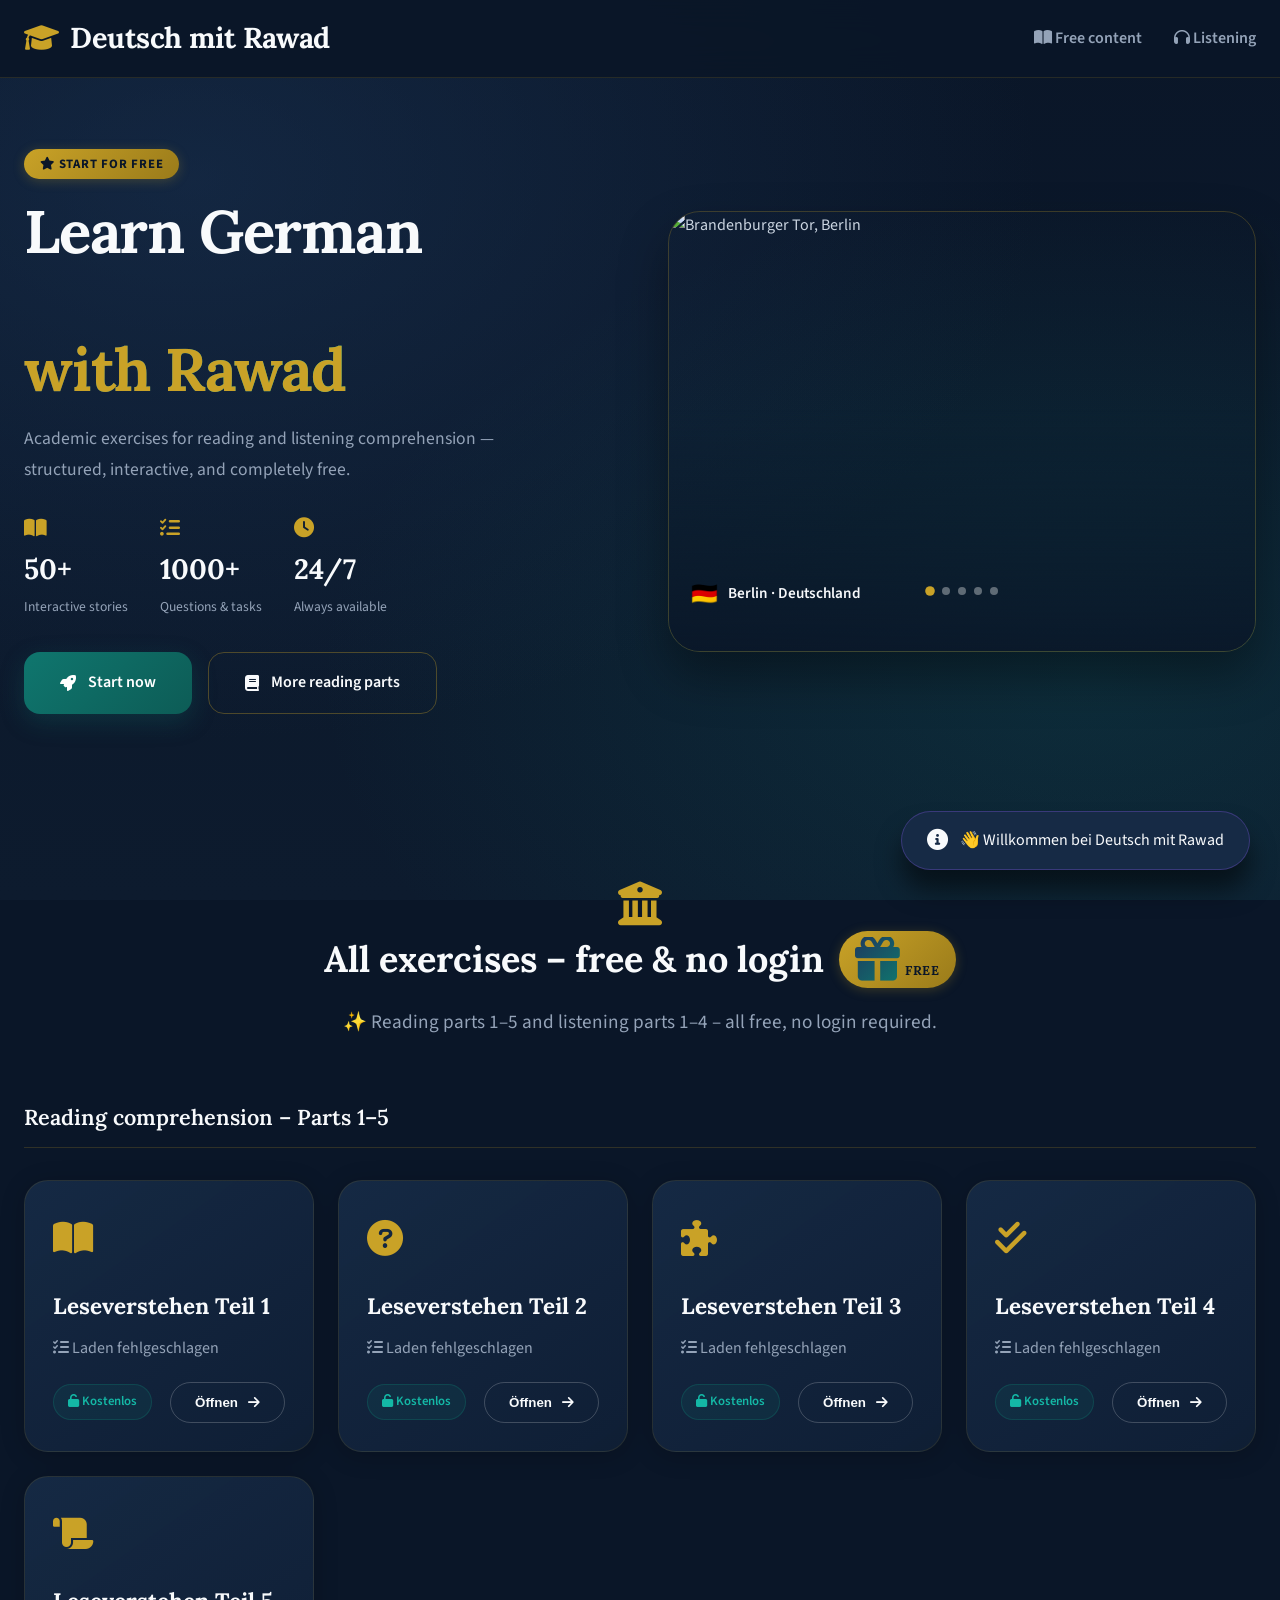
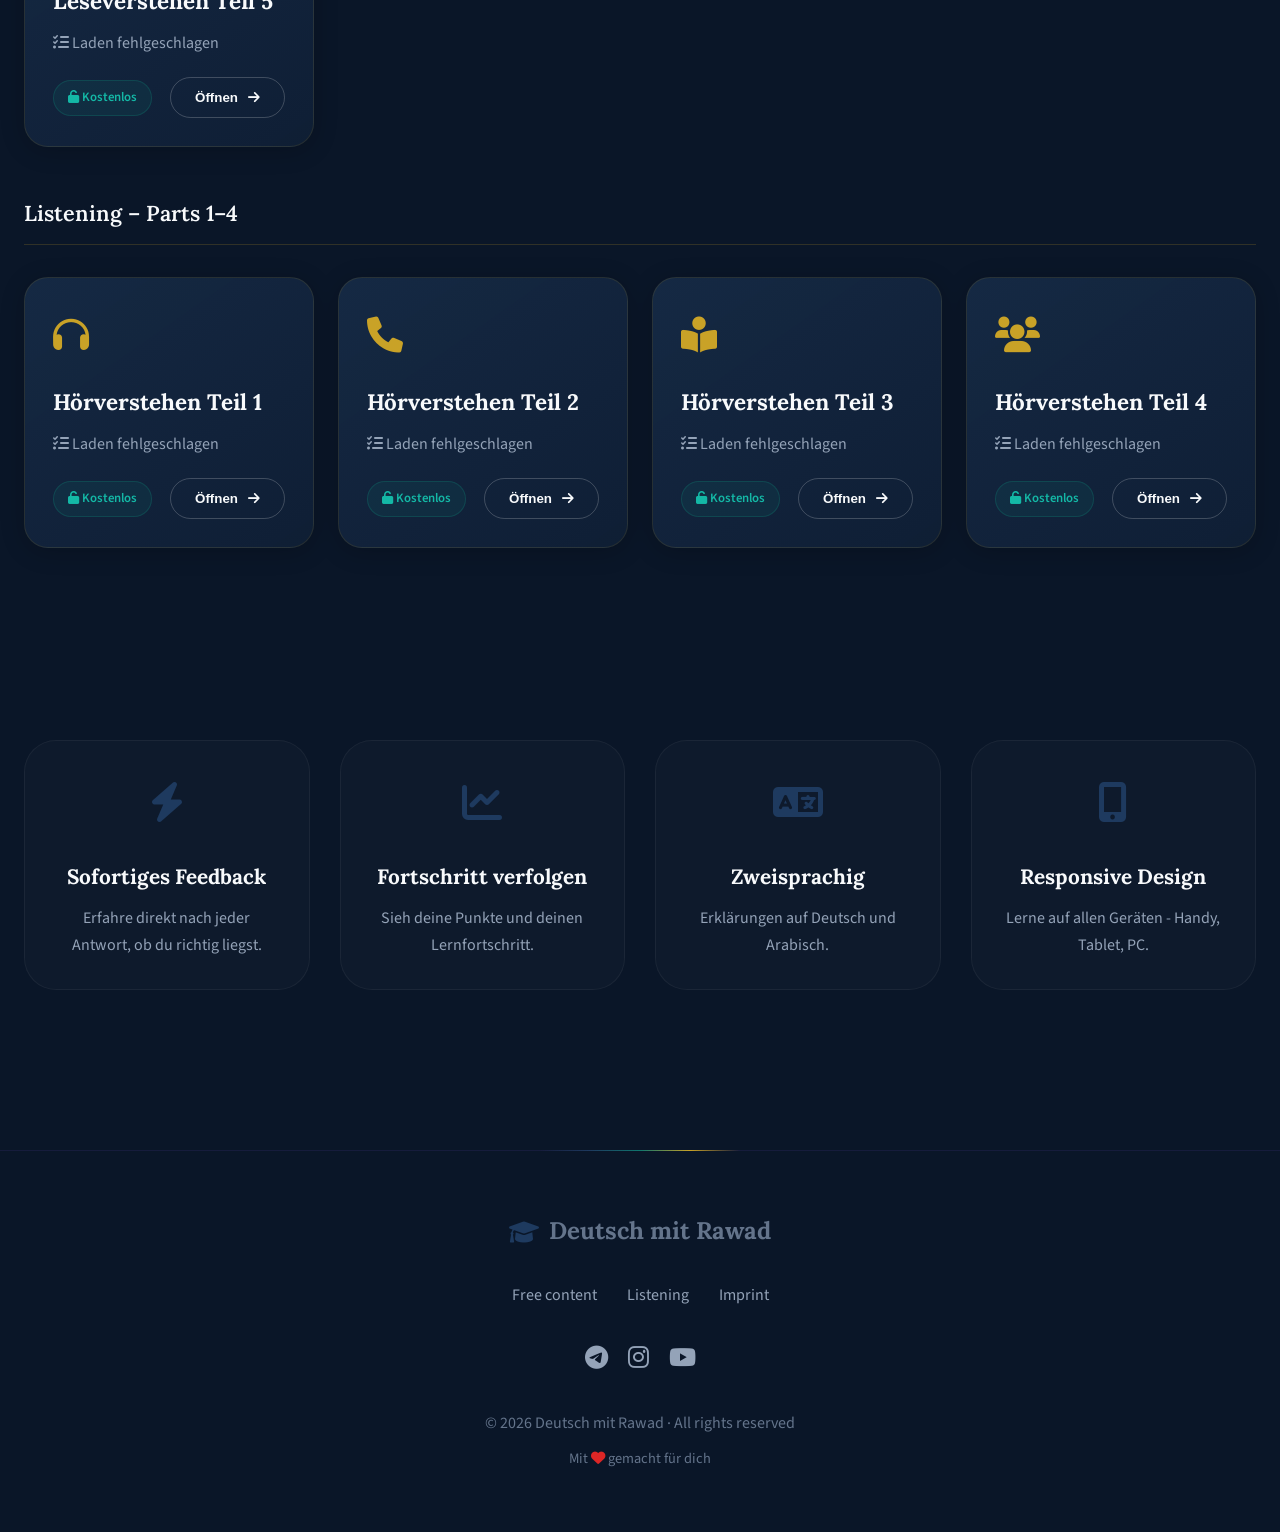
==== index.html @ 25e37b9e "." ====
<!DOCTYPE html>
<html lang="en" dir="ltr">

<head>
    <meta charset="UTF-8">
    <meta name="viewport" content="width=device-width, initial-scale=1.0">
    <title>Deutsch mit Rawad · Lerne Deutsch wie ein Profi</title>

    <!-- SEO Meta Tags -->
    <meta name="description"
        content="Lerne Deutsch mit Rawad - Kostenlose Übungen für Leseverstehen und Hörverstehen. Interaktive Geschichten mit Sofort-Feedback!">
    <meta name="keywords"
        content="Deutsch lernen, Leseverstehen, Hörverstehen, Deutsch Übungen, Rawad, German learning">
    <meta name="author" content="Rawad">

    <!-- Open Graph / Social Media -->
    <meta property="og:title" content="Deutsch mit Rawad">
    <meta property="og:description" content="Lerne Deutsch mit interaktiven Geschichten">
    <meta property="og:type" content="website">
    <meta property="og:image"
        content="https://images.unsplash.com/photo-1560969184-10fe8719e047?auto=format&fit=crop&w=1200&q=80">

    <!-- Styles & Fonts -->
    <link rel="stylesheet" href="style.css">
    <link rel="stylesheet" href="https://cdnjs.cloudflare.com/ajax/libs/font-awesome/6.0.0/css/all.min.css">
    <link
        href="https://fonts.googleapis.com/css2?family=Lora:ital,wght@0,400;0,600;0,700&family=Source+Sans+3:wght@300;400;500;600;700&display=swap"
        rel="stylesheet">

    <!-- Supabase -->
    <script src="https://cdn.jsdelivr.net/npm/@supabase/supabase-js@2"></script>

    <style>
        /* تأثيرات إضافية للصفحة الرئيسية */
        .floating-shapes {
            position: fixed;
            top: 0;
            left: 0;
            width: 100%;
            height: 100%;
            pointer-events: none;
            z-index: -1;
            overflow: hidden;
        }

        .shape {
            position: absolute;
            background: linear-gradient(135deg, var(--primary), var(--secondary));
            border-radius: 50%;
            filter: blur(60px);
            opacity: 0.1;
            animation: floatShape 20s infinite alternate;
        }

        .shape-1 {
            width: 300px;
            height: 300px;
            top: 10%;
            left: 5%;
            animation-duration: 25s;
        }

        .shape-2 {
            width: 400px;
            height: 400px;
            bottom: 10%;
            right: 5%;
            background: linear-gradient(135deg, var(--secondary), var(--accent));
            animation-duration: 30s;
            animation-delay: -5s;
        }

        .shape-3 {
            width: 200px;
            height: 200px;
            top: 40%;
            right: 30%;
            background: linear-gradient(135deg, var(--accent), var(--primary));
            animation-duration: 20s;
            animation-delay: -10s;
        }

        @keyframes floatShape {
            0% {
                transform: translate(0, 0) scale(1);
            }

            100% {
                transform: translate(50px, 50px) scale(1.2);
            }
        }



        .progress-ring {
            position: relative;
            width: 60px;
            height: 60px;
        }

        .progress-ring-circle {
            transform: rotate(-90deg);
        }

        .progress-ring-circle-bg {
            stroke: rgba(255, 255, 255, 0.1);
        }

        .progress-ring-circle-progress {
            stroke: url(#gradient);
            stroke-linecap: round;
            transition: stroke-dashoffset 0.5s ease;
        }
    </style>
</head>

<body>
    <!-- شريط التنقل -->
    <nav class="navbar">
        <div class="container">
            <div class="nav-content">
                <div class="logo">
                    <i class="fas fa-graduation-cap"></i>
                    <span data-en="Deutsch mit Rawad" data-ar="تعلّم الألمانية مع رواد">Deutsch mit Rawad</span>
                </div>

                <div class="nav-links">
                    <a href="#free-content" class="nav-link">
                        <i class="fas fa-book-open"></i>
                        <span data-en="Free content" data-ar="المحتوى المجاني">Free content</span>
                    </a>
                    <a href="#horen-section" class="nav-link">
                        <i class="fas fa-headphones"></i>
                        <span data-en="Listening" data-ar="السمع">Listening</span>
                    </a>

                </div>
            </div>
        </div>
    </nav>

    <!-- قسم الترحيب -->
    <section class="hero">
        <div class="container">
            <div class="hero-layout">
                <div class="hero-content">
                    <div class="hero-badge">
                        <span class="badge-free">
                            <i class="fas fa-star"></i>
                            <span data-en="Start for free" data-ar="ابدأ مجاناً الآن">Start for free</span>
                        </span>
                    </div>

                    <h1>
                        <span data-en="Learn German" data-ar="تعلّم الألمانية">Learn German</span><br>
                        <span class="glow-text" data-en="with Rawad" data-ar="مع رواد">with Rawad</span>
                    </h1>

                    <p>
                        <span
                            data-en="Academic exercises for reading and listening comprehension — structured, interactive, and completely free."
                            data-ar="تمارين أكاديمية للفهم القرائي والسمعي — منظّمة وتفاعلية ومجانية بالكامل.">Academic
                            exercises for reading and listening comprehension — structured, interactive, and completely
                            free.</span>
                    </p>

                    <div class="hero-stats">
                        <div class="stat-item">
                            <i class="fas fa-book-open"></i>
                            <span class="stat-number">50+</span>
                            <span class="stat-label" data-en="Interactive stories" data-ar="قصة تفاعلية">Interactive
                                stories</span>
                        </div>
                        <div class="stat-item">
                            <i class="fas fa-tasks"></i>
                            <span class="stat-number">1000+</span>
                            <span class="stat-label" data-en="Questions & tasks" data-ar="سؤال وتمرين">Questions &
                                tasks</span>
                        </div>
                        <div class="stat-item">
                            <i class="fas fa-clock"></i>
                            <span class="stat-number">24/7</span>
                            <span class="stat-label" data-en="Always available" data-ar="متاح دائماً">Always
                                available</span>
                        </div>
                    </div>

                    <div class="hero-buttons">
                        <a href="#free-content" class="btn-primary">
                            <i class="fas fa-rocket"></i>
                            <span data-en="Start now" data-ar="ابدأ مجاناً">Start now</span>
                        </a>
                        <a href="#lesen-sections" class="btn-secondary">
                            <i class="fas fa-book"></i>
                            <span data-en="More reading parts" data-ar="المزيد من أجزاء القراءة">More reading
                                parts</span>
                        </a>
                    </div>
                </div>

                <div class="hero-visual">
                    <div class="hero-slider" id="heroSlider" aria-roledescription="carousel"
                        aria-label="Deutsche Städte">
                        <div class="hero-slider-track">
                            <div class="hero-slide active" data-city-en="Berlin" data-city-ar="برلين">
                                <img src="https://images.unsplash.com/photo-1560969184-10fe8719e047?auto=format&fit=crop&w=900&q=80"
                                    alt="Brandenburger Tor, Berlin" width="900" height="600" loading="eager"
                                    decoding="async">
                            </div>
                           
                            <div class="hero-slide" data-city-en="Hamburg" data-city-ar="هامبورغ">
                                <img src="https://images.unsplash.com/photo-1605649487212-47bdab064df7?auto=format&fit=crop&w=900&q=80"
                                    alt="Hamburg, Deutschland" width="900" height="600" loading="lazy"
                                    decoding="async">
                            </div>
                            <div class="hero-slide" data-city-en="Köln" data-city-ar="كولونيا">
                                <img src="https://images.unsplash.com/photo-1529260830199-42c24126f198?auto=format&fit=crop&w=900&q=80"
                                    alt="Kölner Dom, Köln" width="900" height="600" loading="lazy" decoding="async">
                            </div>
                            <div class="hero-slide" data-city-en="Frankfurt" data-city-ar="فرانكفورت">
                                <img src="https://images.unsplash.com/photo-1496568816309-51d7c20e3b21?auto=format&fit=crop&w=900&q=80"
                                    alt="Frankfurt am Main" width="900" height="600" loading="lazy"
                                    decoding="async">
                            </div>
                           
                            <div class="hero-slide" data-city-en="Dresden" data-city-ar="درسدن">
                                <img src="https://images.unsplash.com/photo-1565008576549-57569a49371d?auto=format&fit=crop&w=900&q=80"
                                    alt="Frauenkirche, Dresden" width="900" height="600" loading="lazy"
                                    decoding="async">
                            </div>
                        </div>
                        <div class="hero-image-overlay"></div>
                        <div class="hero-image-caption" aria-live="polite">
                            <span class="hero-flag" aria-hidden="true">🇩🇪</span>
                            <span id="heroCityLabel">Berlin · Deutschland</span>
                        </div>
                        <div class="hero-slider-dots" id="heroSliderDots" role="tablist"
                            aria-label="Städte auswählen"></div>
                    </div>
                </div>
            </div>
        </div>
    </section>

    <!-- القسم المجاني - Lesen Teil 1 -->
    <section id="free-content" class="free-section">
        <div class="container">
            <div class="section-header">
                <div class="section-icon">
                    <i class="fas fa-university" style="color: var(--accent); font-size: 2.75rem;"></i>
                </div>
                <h2>
                    <span data-en="All exercises – free & no login" data-ar="جميع التمارين – مجاناً بدون تسجيل">All
                        exercises – free & no login</span>
                    <span class="badge-free">
                        <i class="fas fa-gift"></i>
                        <span data-en="Free" data-ar="مجاني">Free</span>
                    </span>
                </h2>
                <p>
                    ✨ <span data-en="Reading parts 1–5 and listening parts 1–4 – all free, no login required."
                        data-ar="أجزاء القراءة ١–٥ وتمارين السمع ١–٤ – كلها مجانية بدون تسجيل دخول.">Reading parts 1–5
                        and listening parts 1–4 – all free, no login required.</span>
                </p>
            </div>

            <h3 id="lesen-sections" class="free-subsection-title" data-en="Reading comprehension – Parts 1–5"
                data-ar="الفهم القرائي – الأجزاء ١–٥">Reading comprehension – Parts 1–5</h3>
            <div class="exercises-grid" id="lesenSectionsGrid"></div>

            <h3 id="horen-section" class="free-subsection-title" data-en="Listening – Parts 1–4"
                data-ar="الفهم السمعي – الأجزاء ١–٤">Listening – Parts 1–4</h3>
            <div class="exercises-grid" id="horenSectionsGrid"></div>
        </div>
    </section>

    <!-- قسم التواصل (اختياري) -->
    <section id="premium" class="premium-section" style="display: none;">
        <div class="container">
            <div class="section-header">
                <div class="section-icon">
                    <i class="fas fa-crown" style="color: var(--gold);"></i>
                </div>
                <h2
                    style="background: linear-gradient(135deg, var(--gold), var(--gold-dark)); -webkit-background-clip: text; background-clip: text; -webkit-text-fill-color: transparent;">
                    <span data-en="Premium area" data-ar="منطقة البريميوم">Premium area</span>
                </h2>
                <p>
                    🌟 <span data-en="All advanced parts for reading and listening. One-time payment – lifetime access."
                        data-ar="جميع الأجزاء المتقدّمة للقراءة والسمع. دفع مرّة واحدة – وصول مدى الحياة.">All advanced
                        parts for reading and listening. One-time payment – lifetime access.</span>
                </p>
            </div>

            <!-- بطاقات العرض -->
            <div class="premium-showcase">
                <!-- Lesen Premium Card -->
                <div class="premium-card">
                    <div class="premium-badge">
                        <i class="fas fa-star"></i>
                        Beliebt
                    </div>
                    <div class="premium-icon">
                        <i class="fas fa-book"></i>
                    </div>
                    <h3 data-en="Reading – Parts 2–5" data-ar="الفهم القرائي – الأجزاء ٢–٥">Reading – Parts 2–5</h3>
                    <p data-en="📚 Four additional parts with over 40 exercises"
                        data-ar="📚 أربعة أجزاء إضافية مع أكثر من ٤٠ تمريناً">📚 Four additional parts with over 40
                        exercises</p>

                    <ul class="premium-features">
                        <li>
                            <i class="fas fa-check"></i>
                            <span data-en="Part 2: comprehension tasks" data-ar="الجزء ٢: تمارين الفهم">Part 2:
                                comprehension tasks</span>
                        </li>
                        <li>
                            <i class="fas fa-check"></i>
                            <span data-en="Part 3: matching tasks" data-ar="الجزء ٣: تمارين المطابقة">Part 3: matching
                                tasks</span>
                        </li>
                        <li>
                            <i class="fas fa-check"></i>
                            <span data-en="Part 4: yes/no questions" data-ar="الجزء ٤: أسئلة بنعم/لا">Part 4: yes/no
                                questions</span>
                        </li>
                        <li>
                            <i class="fas fa-check"></i>
                            <span data-en="Part 5: advanced texts" data-ar="الجزء ٥: نصوص متقدّمة">Part 5: advanced
                                texts</span>
                        </li>
                    </ul>

                    <div class="premium-price">
                        <span class="price" data-en="One-time payment" data-ar="دفعٌ واحد فقط">One-time payment</span>
                    </div>

                    <div class="premium-lock">
                        <i class="fas fa-lock"></i>
                    </div>
                </div>

                <!-- Hören Premium Card -->
                <div class="premium-card featured">
                    <div class="premium-badge">
                        <i class="fas fa-fire"></i>
                        NEU
                    </div>
                    <div class="premium-icon">
                        <i class="fas fa-headphones"></i>
                    </div>
                    <h3 data-en="Listening – Parts 1–4" data-ar="الفهم السمعي – الأجزاء ١–٤">Listening – Parts 1–4</h3>
                    <p data-en="🎧 Four parts with authentic listening texts"
                        data-ar="🎧 أربعة أجزاء مع نصوص سمعية حقيقية">🎧 Four parts with authentic listening texts</p>

                    <ul class="premium-features">
                        <li>
                            <i class="fas fa-check"></i>
                            <span data-en="Part 1: daily conversations" data-ar="الجزء ١: حوارات يومية">Part 1: daily
                                conversations</span>
                        </li>
                        <li>
                            <i class="fas fa-check"></i>
                            <span data-en="Part 2: phone calls" data-ar="الجزء ٢: مكالمات هاتفية">Part 2: phone
                                calls</span>
                        </li>
                        <li>
                            <i class="fas fa-check"></i>
                            <span data-en="Part 3: short stories" data-ar="الجزء ٣: قصص قصيرة">Part 3: short
                                stories</span>
                        </li>
                        <li>
                            <i class="fas fa-check"></i>
                            <span data-en="Part 4: who said what?" data-ar="الجزء ٤: من الذي قال ماذا؟">Part 4: who said
                                what?</span>
                        </li>
                    </ul>

                    <div class="premium-price">
                        <span class="price" data-en="One-time payment" data-ar="دفعٌ واحد">One-time payment</span>
                        <span class="old-price">50€</span>
                        <span class="discount">-40%</span>
                    </div>

                    <div class="premium-lock">
                        <i class="fas fa-lock"></i>
                    </div>
                </div>
            </div>

            <!-- قسم الاتصال -->
            <div class="premium-cta">
                <div class="cta-content">
                    <h3>
                        <i class="fab fa-telegram"></i>
                        <span data-en="Contact us now" data-ar="تواصل معنا الآن">Contact us now</span>
                    </h3>
                    <p data-en="After payment you will receive your personal login details within 24 hours."
                        data-ar="بعد الدفع ستصلك بيانات الدخول الخاصة بك خلال ٢٤ ساعة.">After payment you will receive
                        your personal login details within 24 hours.</p>

                    <div class="cta-buttons">
                        <a href="https://t.me/mez123794" target="_blank" class="telegram-btn">
                            <i class="fab fa-telegram"></i>
                            @mez123794
                        </a>
                        <a href="login.html" class="btn-secondary">
                            <i class="fas fa-sign-in-alt"></i>
                            <span data-en="Already a customer?" data-ar="هل لديك حساب بريميوم؟">Already a
                                customer?</span>
                        </a>
                    </div>

                    <div class="payment-methods">
                        <span data-en="Payment methods:" data-ar="طرق الدفع المتاحة:">Payment methods:</span>
                        <i class="fab fa-cc-paypal"></i>
                        <i class="fab fa-cc-mastercard"></i>
                        <i class="fab fa-cc-visa"></i>
                        <span>🇩🇪 Überweisung</span>
                    </div>
                </div>
            </div>
        </div>
    </section>

    <!-- قسم المميزات الإضافية -->
    <section class="features-section">
        <div class="container">
            <div class="features-grid">
                <div class="feature-card">
                    <div class="feature-icon">
                        <i class="fas fa-bolt"></i>
                    </div>
                    <h3>Sofortiges Feedback</h3>
                    <p>Erfahre direkt nach jeder Antwort, ob du richtig liegst.</p>
                </div>

                <div class="feature-card">
                    <div class="feature-icon">
                        <i class="fas fa-chart-line"></i>
                    </div>
                    <h3>Fortschritt verfolgen</h3>
                    <p>Sieh deine Punkte und deinen Lernfortschritt.</p>
                </div>

                <div class="feature-card">
                    <div class="feature-icon">
                        <i class="fas fa-language"></i>
                    </div>
                    <h3>Zweisprachig</h3>
                    <p>Erklärungen auf Deutsch und Arabisch.</p>
                </div>

                <div class="feature-card">
                    <div class="feature-icon">
                        <i class="fas fa-mobile-alt"></i>
                    </div>
                    <h3>Responsive Design</h3>
                    <p>Lerne auf allen Geräten - Handy, Tablet, PC.</p>
                </div>
            </div>
        </div>
    </section>

    <!-- Footer -->
    <footer>
        <div class="container">
            <div class="footer-content">
                <div class="footer-logo">
                    <i class="fas fa-graduation-cap"></i>
                    <span>Deutsch mit Rawad</span>
                </div>

                <div class="footer-links">
                    <a href="#free-content" data-en="Free content" data-ar="المحتوى المجاني">Free content</a>
                    <a href="#horen-section" data-en="Listening" data-ar="السمع">Listening</a>
                    <a href="#" onclick="showImpressum()" data-en="Imprint" data-ar="بيانات الناشر">Imprint</a>
                </div>

                <div class="footer-social">
                    <a href="https://t.me/mez123794" target="_blank">
                        <i class="fab fa-telegram"></i>
                    </a>
                    <a href="#" target="_blank">
                        <i class="fab fa-instagram"></i>
                    </a>
                    <a href="#" target="_blank">
                        <i class="fab fa-youtube"></i>
                    </a>
                </div>

                <div class="footer-copyright">
                    <p data-en="© 2026 Deutsch mit Rawad · All rights reserved"
                        data-ar="© ٢٠٢٦ تعلّم الألمانية مع رواد · جميع الحقوق محفوظة">© 2026 Deutsch mit Rawad · All
                        rights reserved</p>
                    <p class="made-with">
                        Mit <i class="fas fa-heart" style="color: var(--danger);"></i> gemacht für dich
                    </p>
                </div>
            </div>
        </div>
    </footer>

    <!-- Toast Notifications -->
    <div id="toastNotification" class="toast-notification">
        <i id="toastIcon" class="fas fa-info-circle"></i>
        <span id="toastMessage"></span>
    </div>

    <!-- JavaScript -->
    <script src="supabase.js"></script>
    <script>
        // إعداد اللغة والثيم
        window.currentLang = localStorage.getItem('ui_lang') || 'en';

        function applyLanguage(lang) {
            window.currentLang = lang === 'ar' ? 'ar' : 'en';
            document.documentElement.lang = window.currentLang === 'ar' ? 'ar' : 'en';
            document.documentElement.dir = window.currentLang === 'ar' ? 'rtl' : 'ltr';

            document.querySelectorAll('[data-en][data-ar]').forEach(function (el) {
                el.textContent = window.currentLang === 'ar'
                    ? el.getAttribute('data-ar')
                    : el.getAttribute('data-en');
            });

            const langToggle = document.getElementById('langToggle');
            if (langToggle) {
                const span = langToggle.querySelector('span');
                if (span) {
                    span.textContent = window.currentLang === 'ar' ? 'AR' : 'EN';
                }
            }

            localStorage.setItem('ui_lang', window.currentLang);

            if (typeof window.updateHeroSliderCaption === 'function') {
                window.updateHeroSliderCaption();
            }
        }

        function initHeroSlider() {
            const slider = document.getElementById('heroSlider');
            const dotsWrap = document.getElementById('heroSliderDots');
            const cityLabel = document.getElementById('heroCityLabel');
            if (!slider || !dotsWrap) return;

            const slides = Array.from(slider.querySelectorAll('.hero-slide'));
            if (!slides.length) return;

            let current = 0;
            let timer = null;
            const intervalMs = 4500;

            function countrySuffix() {
                return window.currentLang === 'ar' ? 'ألمانيا' : 'Deutschland';
            }

            function cityName(slide) {
                if (!slide) return '';
                return window.currentLang === 'ar'
                    ? slide.getAttribute('data-city-ar')
                    : slide.getAttribute('data-city-en');
            }

            window.updateHeroSliderCaption = function () {
                const slide = slides[current];
                if (cityLabel && slide) {
                    cityLabel.textContent = cityName(slide) + ' · ' + countrySuffix();
                }
            };

            function goTo(index) {
                current = (index + slides.length) % slides.length;
                slides.forEach(function (s, i) {
                    s.classList.toggle('active', i === current);
                });
                dotsWrap.querySelectorAll('.hero-slider-dot').forEach(function (dot, i) {
                    dot.classList.toggle('active', i === current);
                    dot.setAttribute('aria-selected', i === current ? 'true' : 'false');
                });
                window.updateHeroSliderCaption();
            }

            function next() {
                nextVisible(1);
            }

            function startAuto() {
                stopAuto();
                timer = setInterval(next, intervalMs);
            }

            function stopAuto() {
                if (timer) {
                    clearInterval(timer);
                    timer = null;
                }
            }

            dotsWrap.innerHTML = '';
            slides.forEach(function (slide, i) {
                const img = slide.querySelector('img');
                if (img) {
                    img.addEventListener('error', function () {
                        slide.classList.add('slide-broken');
                    });
                }

                const dot = document.createElement('button');
                dot.type = 'button';
                dot.className = 'hero-slider-dot' + (i === 0 ? ' active' : '');
                dot.setAttribute('role', 'tab');
                dot.setAttribute('aria-label', cityName(slide) || ('Slide ' + (i + 1)));
                dot.setAttribute('aria-selected', i === 0 ? 'true' : 'false');
                dot.addEventListener('click', function () {
                    goTo(i);
                    startAuto();
                });
                dotsWrap.appendChild(dot);
            });

            function nextVisible(delta) {
                if (slides.length < 2) return;
                let steps = 0;
                let idx = current;
                do {
                    idx = (idx + delta + slides.length) % slides.length;
                    steps++;
                } while (slides[idx].classList.contains('slide-broken') && steps < slides.length);
                if (!slides[idx].classList.contains('slide-broken')) goTo(idx);
            }

            slider.addEventListener('mouseenter', stopAuto);
            slider.addEventListener('mouseleave', startAuto);
            slider.addEventListener('focusin', stopAuto);
            slider.addEventListener('focusout', startAuto);

            window.updateHeroSliderCaption();
            startAuto();
        }

        document.addEventListener('DOMContentLoaded', async function () {
            initHeroSlider();
            // تهيئة المتغيرات
            const lesenSectionsGrid = document.getElementById('lesenSectionsGrid');
            const horenSectionsGrid = document.getElementById('horenSectionsGrid');
            const visitorSpan = document.getElementById('visitorCount');

            const freeSectionFiles = {
                lesen: ['lesen1', 'lesen2', 'lesen3', 'lesen4', 'lesen5'],
                horen: ['horen1', 'horen2', 'horen3', 'horen4']
            };

            const sectionMeta = {
                lesen1: { icon: 'fa-book-open', label: 'Teil 1', title: 'Leseverstehen Teil 1' },
                lesen2: { icon: 'fa-question-circle', label: 'Teil 2', title: 'Leseverstehen Teil 2' },
                lesen3: { icon: 'fa-puzzle-piece', label: 'Teil 3', title: 'Leseverstehen Teil 3' },
                lesen4: { icon: 'fa-check-double', label: 'Teil 4', title: 'Leseverstehen Teil 4' },
                lesen5: { icon: 'fa-scroll', label: 'Teil 5', title: 'Leseverstehen Teil 5' },
                horen1: { icon: 'fa-headphones', label: 'Teil 1', title: 'Hörverstehen Teil 1' },
                horen2: { icon: 'fa-phone', label: 'Teil 2', title: 'Hörverstehen Teil 2' },
                horen3: { icon: 'fa-book-reader', label: 'Teil 3', title: 'Hörverstehen Teil 3' },
                horen4: { icon: 'fa-users', label: 'Teil 4', title: 'Hörverstehen Teil 4' }
            };

            // إحصائيات الزوار
            async function updateVisitorCount() {
                try {
                    const res = await fetch('https://api.countapi.xyz/hit/deutsch-mit-rawad/visitors');
                    const data = await res.json();
                    if (visitorSpan) {
                        visitorSpan.textContent = data.value.toLocaleString('de-DE');
                    }
                } catch (e) {
                    console.log('Visitor count error:', e);
                }
            }

            function getSectionDescription(fileKey, data) {
                if (!data) return 'Laden fehlgeschlagen';
                if (data.sections) {
                    const count = data.sections.length;
                    return `${count} ${count === 1 ? 'Teil' : 'Teile'}`;
                }
                if (Array.isArray(data)) {
                    const count = data.length;
                    return `${count} ${count === 1 ? 'Übung' : 'Übungen'}`;
                }
                return 'Übungen öffnen';
            }

            function createFreeSectionCard(fileKey, data, category) {
                const meta = sectionMeta[fileKey] || { icon: 'fa-book', label: fileKey, title: category };
                const card = document.createElement('div');
                card.className = 'story-card section-entry-card';
                const title = meta.title || (data && data.name) || `${category} ${meta.label}`;
                const description = getSectionDescription(fileKey, data);

                card.innerHTML = `
                    <div class="story-icon">
                        <i class="fas ${meta.icon}"></i>
                    </div>
                    <h3>${title}</h3>
                    <p>
                        <i class="fas fa-tasks"></i>
                        ${description}
                    </p>
                    <div class="story-footer">
                        <span class="story-badge">
                            <i class="fas fa-unlock"></i>
                            Kostenlos
                        </span>
                        <button class="btn-start" type="button">
                            <span>Öffnen</span>
                            <i class="fas fa-arrow-right"></i>
                        </button>
                    </div>
                `;

                const openSection = () => {
                    window.location.href = `viewer.html?file=${fileKey}`;
                };

                card.addEventListener('click', openSection);
                const btn = card.querySelector('.btn-start');
                if (btn) {
                    btn.addEventListener('click', (e) => {
                        e.stopPropagation();
                        openSection();
                    });
                }

                return card;
            }

            function showSectionsLoading(targetGrid) {
                if (!targetGrid) return;
                targetGrid.innerHTML = `
                    <div style="grid-column: 1/-1; text-align: center; padding: 40px;">
                        <div class="spinner"></div>
                    </div>
                `;
            }

            async function loadFreeSections() {
                if (lesenSectionsGrid) showSectionsLoading(lesenSectionsGrid);
                if (horenSectionsGrid) showSectionsLoading(horenSectionsGrid);

                const lesenPromises = freeSectionFiles.lesen.map(async (fileKey) => {
                    const data = await window.loadQuestionsFile(fileKey);
                    return { fileKey, data, category: 'Lesen' };
                });
                const horenPromises = freeSectionFiles.horen.map(async (fileKey) => {
                    const data = await window.loadQuestionsFile(fileKey);
                    return { fileKey, data, category: 'Hören' };
                });

                const lesenResults = await Promise.all(lesenPromises);
                const horenResults = await Promise.all(horenPromises);

                if (lesenSectionsGrid) {
                    lesenSectionsGrid.innerHTML = '';
                    lesenResults.forEach(({ fileKey, data, category }) => {
                        lesenSectionsGrid.appendChild(createFreeSectionCard(fileKey, data, category));
                    });
                }

                if (horenSectionsGrid) {
                    horenSectionsGrid.innerHTML = '';
                    horenResults.forEach(({ fileKey, data, category }) => {
                        horenSectionsGrid.appendChild(createFreeSectionCard(fileKey, data, category));
                    });
                }
            }

            // Toast Nachricht
            window.showToast = function (message, type = 'info') {
                const toast = document.getElementById('toastNotification');
                const toastMsg = document.getElementById('toastMessage');
                const toastIcon = document.getElementById('toastIcon');

                if (!toast || !toastMsg) return;

                toastMsg.textContent = message;
                toast.className = `toast-notification show ${type}`;

                if (type === 'success') toastIcon.className = 'fas fa-check-circle';
                else if (type === 'error') toastIcon.className = 'fas fa-exclamation-circle';
                else toastIcon.className = 'fas fa-info-circle';

                setTimeout(() => {
                    toast.classList.remove('show');
                }, 3000);
            };

            // Impressum
            window.showImpressum = function () {
                alert('Deutsch mit Rawad\nKontakt: @mez123794\nAlle Rechte vorbehalten.');
            };

            // بدأ التحميل
            await updateVisitorCount();
            await loadFreeSections();

            // عرض ترحيب
            setTimeout(() => {
                showToast('👋 Willkommen bei Deutsch mit Rawad', 'info');
            }, 1000);

            // تطبيق اللغة المحفوظة
            applyLanguage(localStorage.getItem('ui_lang') || 'en');

            const langToggle = document.getElementById('langToggle');
            if (langToggle) {
                langToggle.addEventListener('click', function () {
                    const nextLang = window.currentLang === 'en' ? 'ar' : 'en';
                    applyLanguage(nextLang);
                });
            }

        });
    </script>

    <style>
        /* تنسيقات إضافية للصفحة الرئيسية */
        .hero-badge {
            margin-bottom: 20px;
        }


        .hero-features {
            display: flex;
            justify-content: center;
            gap: 30px;
            margin-top: 40px;
            flex-wrap: wrap;
        }

        .feature {
            display: flex;
            align-items: center;
            gap: 8px;
            color: var(--gray-300);
        }

        .section-entry-card {
            cursor: pointer;
        }

        .hero h1 .glow-text {
            color: var(--accent);
            -webkit-text-fill-color: var(--accent);
        }

        .premium-features {
            list-style: none;
            margin: 20px 0;
            text-align: left;
        }

        .premium-features li {
            display: flex;
            align-items: center;
            gap: 10px;
            margin-bottom: 10px;
            color: var(--gray-300);
        }

        .premium-features li i {
            color: var(--success);
        }

        .premium-price {
            margin: 20px 0;
        }

        .price {
            font-size: 1.5rem;
            font-weight: 700;
            color: var(--gold);
        }

        .old-price {
            text-decoration: line-through;
            color: var(--gray-500);
            margin-left: 10px;
        }

        .discount {
            background: var(--danger);
            color: white;
            padding: 4px 10px;
            border-radius: var(--radius-full);
            font-size: 0.8rem;
            margin-left: 10px;
        }

        .cta-content {
            text-align: center;
            max-width: 600px;
            margin: 0 auto;
        }

        .cta-content h3 {
            font-size: 2rem;
            margin-bottom: 15px;
            color: var(--light);
        }

        .cta-buttons {
            display: flex;
            gap: 20px;
            justify-content: center;
            margin: 30px 0;
            flex-wrap: wrap;
        }

        .payment-methods {
            display: flex;
            align-items: center;
            justify-content: center;
            gap: 20px;
            color: var(--gray-500);
            font-size: 1.5rem;
        }

        .payment-methods span {
            font-size: 0.9rem;
        }

        .features-section {
            padding: 80px 0;
        }

        .features-grid {
            display: grid;
            grid-template-columns: repeat(auto-fit, minmax(250px, 1fr));
            gap: 30px;
        }

        .feature-card {
            text-align: center;
            padding: 30px;
            background: rgba(255, 255, 255, 0.02);
            border-radius: var(--radius-xl);
            border: 1px solid rgba(255, 255, 255, 0.05);
            transition: all var(--transition-normal);
        }

        .feature-card:hover {
            transform: translateY(-10px);
            border-color: var(--primary);
            box-shadow: var(--shadow-glow);
        }

        .feature-icon {
            font-size: 2.5rem;
            margin-bottom: 20px;
            color: var(--primary);
        }

        .feature-card h3 {
            font-family: var(--font-display);
            font-size: 1.3rem;
            margin-bottom: 10px;
            color: var(--light);
        }

        .feature-card p {
            color: var(--gray-400);
        }

        .badge-free {
            color: var(--dark-950) !important;
            background: linear-gradient(135deg, var(--accent), var(--accent-dark)) !important;
        }

        .footer-logo i {
            color: var(--accent);
        }

        .footer-content {
            display: flex;
            flex-direction: column;
            align-items: center;
            gap: 30px;
        }

        .footer-logo {
            display: flex;
            align-items: center;
            gap: 10px;
            font-family: var(--font-display);
            font-size: 1.5rem;
            font-weight: 800;
        }

        .footer-logo i {
            color: var(--primary);
        }

        .footer-links {
            display: flex;
            gap: 30px;
            flex-wrap: wrap;
            justify-content: center;
        }

        .footer-links a {
            color: var(--gray-400);
            text-decoration: none;
            transition: color var(--transition-normal);
        }

        .footer-links a:hover {
            color: var(--primary);
        }

        .footer-social {
            display: flex;
            gap: 20px;
        }

        .footer-social a {
            color: var(--gray-400);
            font-size: 1.5rem;
            transition: all var(--transition-normal);
        }

        .footer-social a:hover {
            color: var(--primary);
            transform: translateY(-3px);
        }

        .footer-copyright {
            text-align: center;
            color: var(--gray-600);
        }

        .made-with {
            margin-top: 10px;
            font-size: 0.9rem;
        }

        .completed-badge {
            position: absolute;
            top: 15px;
            right: 15px;
            color: var(--success);
            font-size: 1.5rem;
            filter: drop-shadow(0 0 10px rgba(16, 185, 129, 0.5));
        }

        .toast-notification {
            position: fixed;
            bottom: 30px;
            right: 30px;
            background: var(--dark-800);
            border: 1px solid rgba(139, 92, 246, 0.3);
            border-radius: var(--radius-full);
            padding: 15px 25px;
            display: flex;
            align-items: center;
            gap: 12px;
            color: var(--light);
            transform: translateX(400px);
            transition: transform 0.3s ease;
            z-index: 9999;
            box-shadow: var(--shadow-lg);
        }

        .toast-notification.show {
            transform: translateX(0);
        }

        .toast-notification.success {
            border-color: var(--success);
            background: rgba(16, 185, 129, 0.1);
        }

        .toast-notification.error {
            border-color: var(--danger);
            background: rgba(239, 68, 68, 0.1);
        }

        .toast-notification i {
            font-size: 1.3rem;
        }

        /* وضع الليل الافتراضي فقط */
        body {
            background: var(--dark-950);
            color: var(--gray-300);
        }

        @media (max-width: 768px) {
            .hero-stats {
                gap: 20px;
            }

            .stat-number {
                font-size: 1.5rem;
            }

            .hero-features {
                flex-direction: column;
                align-items: center;
                gap: 15px;
            }

            .cta-buttons {
                flex-direction: column;
            }

            .payment-methods {
                flex-wrap: wrap;
            }

            .toast-notification {
                left: 20px;
                right: 20px;
                bottom: 20px;
            }
        }
    </style>
</body>

</html>
---- style.css ----
/* ============================================
   DEUTSCH MIT RAWAD - Academic Edition
   Version: 4.0 · 2026
   ============================================ */

@import url('https://fonts.googleapis.com/css2?family=Lora:ital,wght@0,400;0,600;0,700;1,400&family=Source+Sans+3:wght@300;400;500;600;700&display=swap');

* {
    margin: 0;
    padding: 0;
    box-sizing: border-box;
}

:root {
    /* Academic palette */
    --primary: #1e3a5f;
    --primary-light: #2d5a87;
    --primary-dark: #0f2744;
    --secondary: #0f766e;
    --secondary-light: #14b8a6;
    --secondary-dark: #0d5c56;
    --accent: #c9a227;
    --accent-light: #e4c04d;
    --accent-dark: #9a7b1a;
    --success: #059669;
    --success-light: #34d399;
    --success-dark: #047857;
    --danger: #dc2626;
    --danger-light: #f87171;
    --danger-dark: #b91c1c;
    --warning: #d97706;
    --warning-light: #fbbf24;
    --warning-dark: #b45309;

    --dark-950: #0a1628;
    --dark-900: #0f1f35;
    --dark-800: #162a45;
    --dark-700: #1e3a5f;
    --dark-600: #2d4a6f;
    --gray-500: #64748b;
    --gray-400: #94a3b8;
    --gray-300: #cbd5e1;
    --gray-200: #e2e8f0;
    --gray-100: #f1f5f9;
    --light: #f8fafc;

    --gold: #c9a227;
    --gold-dark: #9a7b1a;
    --purple-glow: rgba(30, 58, 95, 0.35);
    --orange-glow: rgba(15, 118, 110, 0.3);
    --blue-glow: rgba(201, 162, 39, 0.25);

    /* الظلال */
    --shadow-xs: 0 2px 4px rgba(0, 0, 0, 0.2);
    --shadow-sm: 0 4px 6px rgba(0, 0, 0, 0.3);
    --shadow-md: 0 10px 15px rgba(0, 0, 0, 0.4);
    --shadow-lg: 0 20px 25px rgba(0, 0, 0, 0.5);
    --shadow-xl: 0 30px 40px rgba(0, 0, 0, 0.6);
    --shadow-2xl: 0 40px 60px rgba(0, 0, 0, 0.7);
    --shadow-glow: 0 0 30px var(--purple-glow);
    --shadow-glow-strong: 0 0 50px var(--purple-glow);

    /* أنصاف أقطار */
    --radius-xs: 8px;
    --radius-sm: 12px;
    --radius-md: 16px;
    --radius-lg: 24px;
    --radius-xl: 32px;
    --radius-2xl: 40px;
    --radius-full: 9999px;

    --font-display: 'Lora', Georgia, serif;
    --font-body: 'Source Sans 3', system-ui, sans-serif;

    /* animations */
    --transition-fast: 0.2s ease;
    --transition-normal: 0.3s ease;
    --transition-slow: 0.5s ease;
    --transition-bounce: 0.5s cubic-bezier(0.68, -0.55, 0.265, 1.55);
}

body {
    font-family: var(--font-body);
    background: var(--dark-950);
    color: var(--gray-200);
    line-height: 1.7;
    min-height: 100vh;
    position: relative;
    overflow-x: hidden;
}

/* خلفية متحركة خرافية */
body::before {
    content: '';
    position: fixed;
    top: 0;
    left: 0;
    right: 0;
    bottom: 0;
    background:
        radial-gradient(ellipse at 15% 20%, rgba(30, 58, 95, 0.45) 0%, transparent 55%),
        radial-gradient(ellipse at 85% 75%, rgba(15, 118, 110, 0.2) 0%, transparent 50%),
        linear-gradient(180deg, var(--dark-950) 0%, #0d1b2e 100%);
    pointer-events: none;
    z-index: -1;
}

@keyframes gradientShift {
    0% {
        opacity: 0.5;
        transform: scale(1);
    }

    100% {
        opacity: 1;
        transform: scale(1.2);
    }
}

.container {
    max-width: 1280px;
    margin: 0 auto;
    padding: 0 24px;
    position: relative;
}

/* ========== تأثيرات خاصة ========== */
.glass {
    background: rgba(255, 255, 255, 0.03);
    backdrop-filter: blur(12px);
    border: 1px solid rgba(255, 255, 255, 0.05);
    border-radius: var(--radius-lg);
}

.glass-hover {
    transition: all var(--transition-normal);
}

.glass-hover:hover {
    background: rgba(255, 255, 255, 0.05);
    border-color: rgba(139, 92, 246, 0.3);
    transform: translateY(-4px);
    box-shadow: var(--shadow-lg), var(--shadow-glow);
}

.glow-text {
    background: linear-gradient(135deg, var(--primary-light), var(--secondary-light), var(--accent-light));
    -webkit-background-clip: text;
    -webkit-text-fill-color: transparent;
    background-clip: text;
    animation: glowPulse 3s infinite;
}

@keyframes glowPulse {
    0% {
        filter: brightness(1);
    }

    50% {
        filter: brightness(1.2);
    }

    100% {
        filter: brightness(1);
    }
}

.shimmer {
    position: relative;
    overflow: hidden;
}

.shimmer::after {
    content: '';
    position: absolute;
    top: -50%;
    left: -50%;
    width: 200%;
    height: 200%;
    background: linear-gradient(135deg,
            transparent,
            rgba(255, 255, 255, 0.1),
            transparent);
    transform: rotate(45deg);
    animation: shimmer 3s infinite;
}

@keyframes shimmer {
    0% {
        transform: translateX(-100%) rotate(45deg);
    }

    100% {
        transform: translateX(100%) rotate(45deg);
    }
}

/* ========== Navbar متطور ========== */
.navbar {
    position: sticky;
    top: 0;
    z-index: 1000;
    background: rgba(10, 22, 40, 0.92);
    backdrop-filter: blur(16px);
    border-bottom: 1px solid rgba(201, 162, 39, 0.15);
    padding: 14px 0;
}

.nav-content {
    display: flex;
    justify-content: space-between;
    align-items: center;
}

.logo {
    display: flex;
    align-items: center;
    gap: 12px;
    font-family: var(--font-display);
    font-size: 1.8rem;
    font-weight: 800;
    letter-spacing: -0.02em;
}

.logo i {
    font-size: 1.75rem;
    color: var(--accent);
}

@keyframes float {
    0% {
        transform: translateY(0);
    }

    50% {
        transform: translateY(-5px);
    }

    100% {
        transform: translateY(0);
    }
}

.logo span {
    color: var(--light);
    font-weight: 700;
}

@keyframes gradientMove {
    0% {
        background-position: 0% 50%;
    }

    50% {
        background-position: 100% 50%;
    }

    100% {
        background-position: 0% 50%;
    }
}

.nav-links {
    display: flex;
    align-items: center;
    gap: 32px;
}

.nav-link {
    color: var(--gray-400);
    text-decoration: none;
    font-weight: 600;
    font-size: 1rem;
    transition: all var(--transition-normal);
    position: relative;
    padding: 8px 0;
}

.nav-link::before {
    content: '';
    position: absolute;
    bottom: 0;
    left: 0;
    width: 0;
    height: 2px;
    background: linear-gradient(90deg, var(--primary), var(--secondary));
    transition: width var(--transition-normal);
}

.nav-link:hover {
    color: var(--light);
}

.nav-link:hover::before {
    width: 100%;
}

.btn-login {
    background: linear-gradient(135deg, var(--primary), var(--primary-dark));
    color: white;
    padding: 12px 28px;
    border-radius: var(--radius-full);
    text-decoration: none;
    font-weight: 700;
    display: flex;
    align-items: center;
    gap: 10px;
    transition: all var(--transition-normal);
    border: none;
    cursor: pointer;
    box-shadow: 0 4px 15px var(--purple-glow);
    position: relative;
    overflow: hidden;
}

.btn-login::before {
    content: '';
    position: absolute;
    top: 50%;
    left: 50%;
    width: 0;
    height: 0;
    border-radius: 50%;
    background: rgba(255, 255, 255, 0.2);
    transform: translate(-50%, -50%);
    transition: width 0.6s, height 0.6s;
}

.btn-login:hover::before {
    width: 300px;
    height: 300px;
}

.btn-login:hover {
    transform: translateY(-2px) scale(1.05);
    box-shadow: 0 8px 25px var(--purple-glow);
}

/* ========== Hero Section ========== */
.hero {
    padding: 72px 0 88px;
    position: relative;
}

.hero-layout {
    display: grid;
    grid-template-columns: 1fr 1fr;
    gap: 56px;
    align-items: center;
}

.hero-content {
    text-align: left;
}

.hero-visual {
    position: relative;
}

.hero-slider {
    position: relative;
    border-radius: var(--radius-xl);
    overflow: hidden;
    border: 1px solid rgba(201, 162, 39, 0.25);
    box-shadow: 0 24px 48px rgba(0, 0, 0, 0.35);
    aspect-ratio: 4 / 3;
}

.hero-slider-track {
    position: absolute;
    inset: 0;
}

.hero-slide {
    position: absolute;
    inset: 0;
    opacity: 0;
    transition: opacity 1s ease-in-out;
    pointer-events: none;
}

.hero-slide.active {
    opacity: 1;
    pointer-events: auto;
    z-index: 1;
}

.hero-slide img {
    width: 100%;
    height: 100%;
    object-fit: cover;
    display: block;
}

.hero-slide.slide-broken {
    background: linear-gradient(135deg, var(--dark-800), var(--primary-dark));
}

.hero-slider-dots {
    position: absolute;
    bottom: 56px;
    left: 0;
    right: 0;
    display: flex;
    justify-content: center;
    gap: 8px;
    z-index: 3;
    padding: 0 16px;
}

.hero-slider-dot {
    width: 8px;
    height: 8px;
    border-radius: 50%;
    border: none;
    padding: 0;
    background: rgba(255, 255, 255, 0.35);
    cursor: pointer;
    transition: background var(--transition-fast), transform var(--transition-fast);
}

.hero-slider-dot:hover {
    background: rgba(255, 255, 255, 0.65);
}

.hero-slider-dot.active {
    background: var(--accent);
    transform: scale(1.2);
}

.hero-image-overlay {
    position: absolute;
    inset: 0;
    background: linear-gradient(180deg, transparent 45%, rgba(10, 22, 40, 0.85) 100%);
    pointer-events: none;
    z-index: 2;
}

.hero-image-caption {
    position: absolute;
    bottom: 0;
    left: 0;
    right: 0;
    display: flex;
    align-items: center;
    gap: 10px;
    padding: 18px 22px 44px;
    color: var(--light);
    font-weight: 600;
    font-size: 0.95rem;
    z-index: 2;
}

.hero-flag {
    font-size: 1.35rem;
    line-height: 1;
}

.hero h1 {
    font-family: var(--font-display);
    font-size: clamp(2.5rem, 5vw, 3.75rem);
    font-weight: 700;
    margin-bottom: 20px;
    line-height: 1.15;
    letter-spacing: -0.02em;
}

.hero h1 span {
    display: block;
    color: var(--light);
}

.hero h1 .glow-text {
    color: var(--accent);
}

.hero p {
    font-size: 1.1rem;
    color: var(--gray-400);
    max-width: 520px;
    margin: 0 0 32px;
    line-height: 1.75;
}

.hero-stats {
    display: flex;
    gap: 32px;
    margin: 32px 0;
    flex-wrap: wrap;
}

.hero-stats .stat-item {
    text-align: left;
}

.hero-stats .stat-item i {
    font-size: 1.25rem;
    color: var(--accent);
    margin-bottom: 8px;
    display: block;
}

.hero-stats .stat-number {
    display: block;
    font-family: var(--font-display);
    font-size: 1.75rem;
    font-weight: 700;
    color: var(--light);
}

.hero-stats .stat-label {
    color: var(--gray-400);
    font-size: 0.85rem;
}

.hero-buttons {
    display: flex;
    gap: 16px;
    justify-content: flex-start;
    flex-wrap: wrap;
}

.btn-primary {
    background: linear-gradient(135deg, var(--secondary), var(--secondary-dark));
    color: white;
    padding: 16px 36px;
    border-radius: var(--radius-md);
    text-decoration: none;
    font-weight: 600;
    font-size: 1rem;
    display: inline-flex;
    align-items: center;
    gap: 12px;
    transition: all var(--transition-normal);
    border: none;
    cursor: pointer;
    box-shadow: 0 8px 24px rgba(15, 118, 110, 0.25);
    position: relative;
    overflow: hidden;
}

.btn-primary:hover {
    transform: translateY(-2px);
    box-shadow: 0 12px 28px rgba(15, 118, 110, 0.35);
}

.btn-secondary {
    background: transparent;
    color: var(--light);
    padding: 16px 36px;
    border-radius: var(--radius-md);
    text-decoration: none;
    font-weight: 600;
    font-size: 1rem;
    display: inline-flex;
    align-items: center;
    gap: 12px;
    transition: all var(--transition-normal);
    border: 1px solid rgba(201, 162, 39, 0.35);
    position: relative;
    overflow: hidden;
}

.btn-secondary:hover {
    background: rgba(201, 162, 39, 0.08);
    border-color: var(--accent);
    transform: translateY(-2px);
}

/* ========== Free Stories Grid ========== */
.free-section {
    padding: 80px 0;
    position: relative;
}

.section-header {
    text-align: center;
    margin-bottom: 60px;
}

.section-header h2 {
    font-family: var(--font-display);
    font-size: 2.25rem;
    font-weight: 700;
    margin-bottom: 16px;
    display: inline-flex;
    align-items: center;
    gap: 15px;
    color: var(--light);
    padding: 0 20px;
}

.section-header h2 i {
    background: linear-gradient(135deg, var(--primary), var(--secondary));
    -webkit-background-clip: text;
    -webkit-text-fill-color: transparent;
    font-size: 2.8rem;
}

.section-header p {
    color: var(--gray-400);
    font-size: 1.2rem;
    max-width: 600px;
    margin: 0 auto;
}

.badge-free {
    background: linear-gradient(135deg, var(--accent), var(--accent-dark));
    color: var(--dark-950);
    padding: 6px 16px;
    border-radius: var(--radius-full);
    font-size: 0.8rem;
    font-weight: 700;
    text-transform: uppercase;
    letter-spacing: 0.06em;
    box-shadow: 0 2px 12px rgba(201, 162, 39, 0.25);
}

@keyframes pulse {
    0% {
        transform: scale(1);
    }

    50% {
        transform: scale(1.05);
    }

    100% {
        transform: scale(1);
    }
}

.stories-grid,
.sections-grid,
.exercises-grid {
    display: grid;
    grid-template-columns: repeat(auto-fill, minmax(280px, 1fr));
    gap: 24px;
    margin: 32px 0;
}

.story-card {
    background: linear-gradient(145deg, rgba(22, 42, 69, 0.95), rgba(15, 31, 53, 0.98));
    border: 1px solid rgba(201, 162, 39, 0.12);
    border-radius: var(--radius-lg);
    padding: 28px;
    transition: border-color var(--transition-normal), transform var(--transition-normal), box-shadow var(--transition-normal);
    position: relative;
    overflow: hidden;
    cursor: pointer;
    box-shadow: 0 4px 24px rgba(0, 0, 0, 0.2);
}

.story-card::before {
    content: '';
    position: absolute;
    top: 0;
    left: 0;
    right: 0;
    height: 3px;
    background: linear-gradient(90deg, var(--secondary), var(--accent));
    opacity: 0;
    transition: opacity var(--transition-normal);
}

.story-card:hover::before {
    opacity: 1;
}

.story-card::after {
    display: none;
}

.story-card:hover {
    transform: translateY(-4px);
    border-color: rgba(201, 162, 39, 0.35);
    box-shadow: 0 12px 32px rgba(0, 0, 0, 0.35);
}

.story-icon {
    font-size: 2.25rem;
    color: var(--accent);
    margin-bottom: 16px;
    position: relative;
    z-index: 1;
}

.story-card h3 {
    font-family: var(--font-display);
    font-size: 1.4rem;
    font-weight: 700;
    margin-bottom: 10px;
    color: var(--light);
    position: relative;
    z-index: 1;
}

.story-card p {
    color: var(--gray-400);
    margin-bottom: 20px;
    font-size: 1rem;
    position: relative;
    z-index: 1;
}

.story-footer {
    display: flex;
    justify-content: space-between;
    align-items: center;
    position: relative;
    z-index: 1;
}

.story-badge {
    background: rgba(15, 118, 110, 0.15);
    color: var(--secondary-light);
    padding: 6px 14px;
    border-radius: var(--radius-full);
    font-size: 0.8rem;
    font-weight: 600;
    border: 1px solid rgba(15, 118, 110, 0.35);
}

.free-subsection-title {
    font-family: var(--font-display);
    font-size: 1.35rem;
    font-weight: 600;
    margin: 48px 0 20px;
    padding-bottom: 12px;
    color: var(--light);
    border-bottom: 1px solid rgba(201, 162, 39, 0.2);
    scroll-margin-top: 100px;
}

.section-entry-card.completed {
    border-color: rgba(5, 150, 105, 0.4);
}

.btn-start {
    background: transparent;
    color: var(--light);
    border: 1px solid rgba(255, 255, 255, 0.2);
    padding: 12px 24px;
    border-radius: var(--radius-full);
    cursor: pointer;
    display: flex;
    align-items: center;
    gap: 10px;
    transition: all var(--transition-normal);
    font-weight: 600;
    position: relative;
    overflow: hidden;
}

.btn-start:hover {
    background: var(--secondary);
    border-color: var(--secondary);
    color: white;
    transform: translateX(3px);
    box-shadow: 0 4px 16px rgba(15, 118, 110, 0.3);
}

/* ========== Premium Section فاخر ========== */
.premium-section {
    margin: 80px 0;
    padding: 100px 0;
    background: linear-gradient(135deg,
            rgba(139, 92, 246, 0.1),
            rgba(249, 115, 22, 0.1),
            rgba(6, 182, 212, 0.1));
    border: 1px solid rgba(255, 255, 255, 0.05);
    border-radius: var(--radius-2xl);
    position: relative;
    overflow: hidden;
}

.premium-section::before {
    content: '';
    position: absolute;
    top: -50%;
    left: -50%;
    width: 200%;
    height: 200%;
    background: radial-gradient(circle, rgba(139, 92, 246, 0.2), transparent);
    animation: rotate 20s linear infinite;
}

@keyframes rotate {
    from {
        transform: rotate(0deg);
    }

    to {
        transform: rotate(360deg);
    }
}

.premium-showcase {
    display: grid;
    grid-template-columns: repeat(auto-fit, minmax(300px, 1fr));
    gap: 40px;
    margin: 60px 0;
    position: relative;
    z-index: 1;
}

.premium-card {
    background: rgba(255, 255, 255, 0.02);
    backdrop-filter: blur(12px);
    border: 1px solid rgba(255, 255, 255, 0.05);
    border-radius: var(--radius-2xl);
    padding: 48px 32px;
    text-align: center;
    transition: all var(--transition-bounce);
    position: relative;
    overflow: hidden;
}

.premium-card::before {
    content: '';
    position: absolute;
    top: 0;
    left: 0;
    right: 0;
    bottom: 0;
    background: linear-gradient(135deg,
            rgba(139, 92, 246, 0.2),
            rgba(249, 115, 22, 0.2),
            rgba(6, 182, 212, 0.2));
    opacity: 0;
    transition: opacity var(--transition-normal);
}

.premium-card:hover::before {
    opacity: 1;
}

.premium-card:hover {
    transform: translateY(-20px) scale(1.05);
    border-color: var(--primary);
    box-shadow: var(--shadow-2xl), var(--shadow-glow-strong);
}

.premium-icon {
    font-size: 4rem;
    margin-bottom: 30px;
    position: relative;
    z-index: 1;
}

.premium-icon i {
    background: linear-gradient(135deg, var(--primary), var(--secondary), var(--accent));
    -webkit-background-clip: text;
    -webkit-text-fill-color: transparent;
    filter: drop-shadow(0 0 30px var(--purple-glow));
    animation: float 3s ease infinite;
}

.premium-card h3 {
    font-family: var(--font-display);
    font-size: 1.8rem;
    font-weight: 800;
    margin-bottom: 15px;
    color: var(--light);
    position: relative;
    z-index: 1;
}

.premium-card p {
    color: var(--gray-400);
    font-size: 1.1rem;
    line-height: 1.8;
    margin-bottom: 30px;
    position: relative;
    z-index: 1;
}

.premium-lock {
    position: absolute;
    top: 20px;
    right: 20px;
    width: 50px;
    height: 50px;
    background: rgba(255, 255, 255, 0.1);
    border-radius: 50%;
    display: flex;
    align-items: center;
    justify-content: center;
    color: var(--gold);
    font-size: 1.3rem;
    border: 1px solid rgba(255, 255, 255, 0.1);
    backdrop-filter: blur(5px);
    z-index: 2;
}

.premium-cta {
    text-align: center;
    position: relative;
    z-index: 1;
}

.premium-cta p {
    font-size: 1.2rem;
    color: var(--gray-300);
    margin-bottom: 25px;
}

.telegram-btn {
    display: inline-flex;
    align-items: center;
    gap: 15px;
    background: linear-gradient(135deg, #0088cc, #00a2ff);
    color: white;
    padding: 20px 50px;
    border-radius: var(--radius-full);
    text-decoration: none;
    font-weight: 700;
    font-size: 1.2rem;
    transition: all var(--transition-bounce);
    box-shadow: 0 10px 30px rgba(0, 136, 204, 0.4);
    position: relative;
    overflow: hidden;
}

.telegram-btn::before {
    content: '';
    position: absolute;
    top: -50%;
    left: -50%;
    width: 200%;
    height: 200%;
    background: linear-gradient(135deg,
            transparent,
            rgba(255, 255, 255, 0.3),
            transparent);
    transform: rotate(45deg);
    animation: shimmer 3s infinite;
}

.telegram-btn:hover {
    transform: translateY(-5px) scale(1.05);
    box-shadow: 0 20px 40px rgba(0, 136, 204, 0.6);
}

/* ========== Dashboard Premium ========== */
.dashboard-nav {
    background: rgba(2, 6, 23, 0.9);
    backdrop-filter: blur(16px);
    border-bottom: 1px solid rgba(139, 92, 246, 0.2);
    padding: 20px 0;
}

.premium-badge {
    background: linear-gradient(135deg, var(--gold), var(--gold-dark));
    color: var(--dark-950);
    padding: 6px 16px;
    border-radius: var(--radius-full);
    font-size: 0.8rem;
    font-weight: 800;
    margin-left: 15px;
    text-transform: uppercase;
    letter-spacing: 0.05em;
    box-shadow: 0 4px 15px rgba(251, 191, 36, 0.3);
    animation: pulse 2s infinite;
}

.user-menu {
    display: flex;
    align-items: center;
    gap: 25px;
}

.welcome-user {
    display: flex;
    align-items: center;
    gap: 10px;
    font-size: 1.1rem;
    font-weight: 600;
    background: rgba(139, 92, 246, 0.1);
    padding: 10px 20px;
    border-radius: var(--radius-full);
    border: 1px solid rgba(139, 92, 246, 0.2);
}

.welcome-user i {
    color: var(--primary);
    font-size: 1.3rem;
}

.logout-btn {
    background: rgba(239, 68, 68, 0.1);
    color: var(--danger-light);
    border: 1px solid rgba(239, 68, 68, 0.3);
    padding: 12px 24px;
    border-radius: var(--radius-full);
    cursor: pointer;
    display: flex;
    align-items: center;
    gap: 10px;
    transition: all var(--transition-normal);
    font-weight: 600;
    position: relative;
    overflow: hidden;
}

.logout-btn::before {
    content: '';
    position: absolute;
    top: 50%;
    left: 50%;
    width: 0;
    height: 0;
    border-radius: 50%;
    background: rgba(239, 68, 68, 0.3);
    transform: translate(-50%, -50%);
    transition: width 0.4s, height 0.4s;
}

.logout-btn:hover::before {
    width: 150px;
    height: 150px;
}

.logout-btn:hover {
    background: var(--danger);
    color: white;
    border-color: var(--danger);
    transform: translateY(-2px);
    box-shadow: 0 4px 20px rgba(239, 68, 68, 0.4);
}

.dashboard-main {
    padding: 60px 0;
}

.dashboard-title {
    font-family: var(--font-display);
    font-size: 3rem;
    font-weight: 800;
    margin-bottom: 10px;
    background: linear-gradient(135deg, var(--light), var(--gray-300));
    -webkit-background-clip: text;
    -webkit-text-fill-color: transparent;
}

.dashboard-title span {
    background: linear-gradient(135deg, var(--primary), var(--secondary), var(--accent));
    -webkit-background-clip: text;
    -webkit-text-fill-color: transparent;
}

.dashboard-subtitle {
    font-size: 1.3rem;
    color: var(--gray-400);
    margin-bottom: 50px;
}

.dashboard-section {
    margin-bottom: 60px;
}

.dashboard-section h2 {
    font-family: var(--font-display);
    font-size: 2.2rem;
    font-weight: 700;
    margin-bottom: 30px;
    display: flex;
    align-items: center;
    gap: 15px;
}

.dashboard-section h2 i {
    background: linear-gradient(135deg, var(--primary), var(--secondary));
    -webkit-background-clip: text;
    -webkit-text-fill-color: transparent;
    font-size: 2.5rem;
}

.premium-grid {
    display: grid;
    grid-template-columns: repeat(auto-fill, minmax(350px, 1fr));
    gap: 25px;
}

/* Premium skeleton loader */
.premium-skeleton-card {
    background: rgba(255, 255, 255, 0.02);
    backdrop-filter: blur(12px);
    border-radius: var(--radius-xl);
    padding: 30px;
    display: flex;
    align-items: center;
    gap: 20px;
    overflow: hidden;
    position: relative;
}

.skeleton-avatar {
    width: 70px;
    height: 70px;
    border-radius: var(--radius-lg);
    background: linear-gradient(90deg, rgba(148, 163, 184, 0.15), rgba(148, 163, 184, 0.05), rgba(148, 163, 184, 0.15));
    animation: skeleton-shimmer 1.4s infinite ease-in-out;
}

.skeleton-lines {
    flex: 1;
    display: flex;
    flex-direction: column;
    gap: 10px;
}

.skeleton-line {
    height: 12px;
    border-radius: 999px;
    background: linear-gradient(90deg, rgba(148, 163, 184, 0.18), rgba(148, 163, 184, 0.05), rgba(148, 163, 184, 0.18));
    animation: skeleton-shimmer 1.4s infinite ease-in-out;
}

.skeleton-line.w-60 {
    width: 60%;
}

.skeleton-line.w-40 {
    width: 40%;
}

.skeleton-line.w-80 {
    width: 80%;
}

@keyframes skeleton-shimmer {
    0% {
        opacity: 0.4;
        transform: translateX(-10px);
    }

    50% {
        opacity: 0.9;
        transform: translateX(10px);
    }

    100% {
        opacity: 0.4;
        transform: translateX(-10px);
    }
}

.premium-item {
    background: rgba(255, 255, 255, 0.02);
    backdrop-filter: blur(12px);
    border: 1px solid rgba(255, 255, 255, 0.05);
    border-radius: var(--radius-xl);
    padding: 30px;
    display: flex;
    align-items: center;
    gap: 20px;
    transition: all var(--transition-bounce);
    position: relative;
    overflow: hidden;
}

.premium-item::before {
    content: '';
    position: absolute;
    top: 0;
    left: 0;
    width: 4px;
    height: 0;
    background: linear-gradient(135deg, var(--primary), var(--secondary));
    transition: height var(--transition-normal);
}

.premium-item:hover::before {
    height: 100%;
}

.premium-item:hover {
    transform: translateX(10px) scale(1.02);
    border-color: rgba(139, 92, 246, 0.3);
    background: rgba(139, 92, 246, 0.05);
    box-shadow: var(--shadow-lg), var(--shadow-glow);
}

.premium-item-icon {
    width: 70px;
    height: 70px;
    background: linear-gradient(135deg, var(--primary), var(--secondary));
    border-radius: var(--radius-lg);
    display: flex;
    align-items: center;
    justify-content: center;
    font-size: 2rem;
    color: white;
    box-shadow: 0 4px 20px var(--purple-glow);
    animation: float 3s ease infinite;
}

.premium-item-content h3 {
    font-family: var(--font-display);
    font-size: 1.3rem;
    font-weight: 700;
    margin-bottom: 5px;
    color: var(--light);
}

.premium-item-content p {
    color: var(--gray-400);
    font-size: 1rem;
}

.premium-item-btn {
    margin-left: auto;
    background: transparent;
    color: var(--primary-light);
    border: 1px solid rgba(139, 92, 246, 0.3);
    padding: 12px 24px;
    border-radius: var(--radius-full);
    cursor: pointer;
    display: flex;
    align-items: center;
    gap: 10px;
    transition: all var(--transition-normal);
    font-weight: 600;
    position: relative;
    overflow: hidden;
}

.premium-item-btn::before {
    content: '';
    position: absolute;
    top: 50%;
    left: 50%;
    width: 0;
    height: 0;
    border-radius: 50%;
    background: rgba(139, 92, 246, 0.3);
    transform: translate(-50%, -50%);
    transition: width 0.4s, height 0.4s;
}

.premium-item-btn:hover::before {
    width: 150px;
    height: 150px;
}

.premium-item-btn:hover {
    background: var(--primary);
    color: white;
    border-color: var(--primary);
    transform: translateX(5px);
    box-shadow: 0 4px 20px var(--purple-glow);
}

/* ========== Viewer Section خرافي ========== */
.viewer-nav {
    background: rgba(2, 6, 23, 0.9);
    backdrop-filter: blur(16px);
    border-bottom: 1px solid rgba(139, 92, 246, 0.2);
    padding: 20px 0;
}

.back-link {
    color: var(--gray-400);
    text-decoration: none;
    display: flex;
    align-items: center;
    gap: 10px;
    font-weight: 600;
    font-size: 1rem;
    transition: all var(--transition-normal);
    padding: 10px 20px;
    border-radius: var(--radius-full);
    background: rgba(255, 255, 255, 0.02);
    border: 1px solid rgba(255, 255, 255, 0.05);
}

.back-link:hover {
    color: var(--primary-light);
    transform: translateX(-5px);
    background: rgba(139, 92, 246, 0.1);
    border-color: var(--primary);
    box-shadow: 0 4px 20px var(--purple-glow);
}

.viewer-score-bar {
    display: flex;
    align-items: center;
    justify-content: space-between;
    flex-wrap: wrap;
    gap: 20px;
    margin-bottom: 40px;
    padding: 25px 30px;
    background: rgba(255, 255, 255, 0.02);
    backdrop-filter: blur(12px);
    border: 1px solid rgba(255, 255, 255, 0.05);
    border-radius: var(--radius-xl);
    position: relative;
    overflow: hidden;
}

.viewer-score-bar::before {
    content: '';
    position: absolute;
    top: -50%;
    left: -50%;
    width: 200%;
    height: 200%;
    background: radial-gradient(circle, rgba(139, 92, 246, 0.1), transparent);
    animation: rotate 20s linear infinite;
}

.points-display {
    display: flex;
    align-items: center;
    gap: 12px;
    font-weight: 800;
    font-size: 1.4rem;
    background: linear-gradient(135deg, var(--gold), var(--gold-dark));
    -webkit-background-clip: text;
    -webkit-text-fill-color: transparent;
    position: relative;
    z-index: 1;
}

.points-display i {
    font-size: 1.8rem;
    color: var(--gold);
    -webkit-text-fill-color: var(--gold);
    filter: drop-shadow(0 0 20px rgba(251, 191, 36, 0.5));
    animation: float 3s ease infinite;
}

.question-counter {
    color: var(--gray-400);
    font-weight: 600;
    font-size: 1.1rem;
    padding: 8px 20px;
    background: rgba(255, 255, 255, 0.03);
    border-radius: var(--radius-full);
    border: 1px solid rgba(255, 255, 255, 0.05);
    position: relative;
    z-index: 1;
}

.viewer-progress-wrap {
    width: 100%;
    height: 10px;
    background: rgba(255, 255, 255, 0.03);
    border-radius: var(--radius-full);
    overflow: hidden;
    margin-top: 15px;
    position: relative;
    z-index: 1;
}

.viewer-progress-fill {
    height: 100%;
    background: linear-gradient(90deg, var(--primary), var(--secondary), var(--accent));
    border-radius: var(--radius-full);
    transition: width 0.4s ease;
    position: relative;
}

.viewer-progress-fill::after {
    content: '';
    position: absolute;
    top: 0;
    left: 0;
    right: 0;
    bottom: 0;
    background: linear-gradient(90deg, transparent, rgba(255, 255, 255, 0.3), transparent);
    animation: shimmer 2s infinite;
}

/* Teil Grid رائع */
.teil-grid {
    display: grid;
    grid-template-columns: repeat(auto-fill, minmax(320px, 1fr));
    gap: 25px;
    margin: 40px 0;
}

.teil-card {
    background: rgba(255, 255, 255, 0.02);
    backdrop-filter: blur(12px);
    border: 1px solid rgba(255, 255, 255, 0.05);
    border-radius: var(--radius-xl);
    padding: 32px;
    text-decoration: none;
    color: inherit;
    transition: all var(--transition-bounce);
    position: relative;
    overflow: hidden;
    display: flex;
    flex-direction: column;
    min-height: 220px;
}

.teil-card::before {
    content: '';
    position: absolute;
    top: 0;
    left: 0;
    right: 0;
    height: 4px;
    background: linear-gradient(90deg, var(--primary), var(--secondary), var(--accent));
    transform: translateY(-100%);
    transition: transform var(--transition-normal);
}

.teil-card:hover::before {
    transform: translateY(0);
}

.teil-card::after {
    content: '';
    position: absolute;
    top: 50%;
    left: 50%;
    width: 0;
    height: 0;
    border-radius: 50%;
    background: radial-gradient(circle, rgba(139, 92, 246, 0.2), transparent);
    transform: translate(-50%, -50%);
    transition: width 0.6s, height 0.6s;
}

.teil-card:hover::after {
    width: 300px;
    height: 300px;
}

.teil-card:hover {
    transform: translateY(-10px) scale(1.02);
    border-color: rgba(139, 92, 246, 0.3);
    box-shadow: var(--shadow-2xl), var(--shadow-glow);
}

.teil-badge {
    display: inline-block;
    background: linear-gradient(135deg, var(--primary), var(--secondary));
    color: white;
    padding: 8px 18px;
    border-radius: var(--radius-full);
    font-size: 0.9rem;
    font-weight: 700;
    margin-bottom: 20px;
    align-self: flex-start;
    box-shadow: 0 4px 15px var(--purple-glow);
    position: relative;
    z-index: 1;
}

.teil-title {
    font-family: var(--font-display);
    font-size: 1.4rem;
    font-weight: 700;
    color: var(--light);
    margin-bottom: 15px;
    line-height: 1.4;
    position: relative;
    z-index: 1;
}

.teil-meta {
    color: var(--gray-400);
    font-size: 1rem;
    margin-top: auto;
    display: flex;
    align-items: center;
    gap: 8px;
    position: relative;
    z-index: 1;
}

.teil-meta i {
    color: var(--primary);
}

.teil-arrow {
    position: absolute;
    bottom: 25px;
    right: 25px;
    color: var(--primary);
    font-size: 1.5rem;
    opacity: 0.5;
    transition: all var(--transition-normal);
    z-index: 1;
}

.teil-card:hover .teil-arrow {
    opacity: 1;
    transform: translateX(5px);
    color: var(--secondary);
}

/* Question Cards متطورة */
.question-card {
    background: rgba(255, 255, 255, 0.02);
    backdrop-filter: blur(12px);
    border: 1px solid rgba(255, 255, 255, 0.05);
    border-radius: var(--radius-xl);
    padding: 35px;
    margin-bottom: 25px;
    transition: all var(--transition-normal);
    position: relative;
    overflow: hidden;
}

.question-card::before {
    content: attr(data-num);
    position: absolute;
    top: 25px;
    right: 25px;
    width: 45px;
    height: 45px;
    background: linear-gradient(135deg, var(--primary), var(--secondary));
    border-radius: 50%;
    display: flex;
    align-items: center;
    justify-content: center;
    font-family: var(--font-display);
    font-weight: 800;
    font-size: 1.1rem;
    color: white;
    box-shadow: 0 4px 15px var(--purple-glow);
    animation: float 3s ease infinite;
    z-index: 2;
}

.question-card .question-text {
    font-size: 1.3rem;
    margin-bottom: 30px;
    color: var(--light);
    line-height: 1.8;
    padding-right: 60px;
    position: relative;
    z-index: 1;
}

.question-card .options {
    display: grid;
    grid-template-columns: 1fr 1fr;
    gap: 20px;
    position: relative;
    z-index: 1;
}

/* أزرار الخيارات بتصميم خرافي */
.option-r,
.option-f,
.option-mc,
.option-ja-nein,
.option-horen4 {
    padding: 20px 25px;
    border: 2px solid rgba(255, 255, 255, 0.1);
    background: rgba(255, 255, 255, 0.02);
    color: var(--light);
    border-radius: var(--radius-lg);
    cursor: pointer;
    font-weight: 600;
    font-size: 1.1rem;
    transition: all var(--transition-bounce);
    position: relative;
    overflow: hidden;
    text-align: left;
    backdrop-filter: blur(5px);
}

.option-r::before,
.option-f::before,
.option-mc::before,
.option-ja-nein::before,
.option-horen4::before {
    content: '';
    position: absolute;
    top: 50%;
    left: 50%;
    width: 0;
    height: 0;
    border-radius: 50%;
    background: rgba(255, 255, 255, 0.2);
    transform: translate(-50%, -50%);
    transition: width 0.6s, height 0.6s;
}

.option-r:hover::before,
.option-f:hover::before,
.option-mc:hover::before,
.option-ja-nein:hover::before,
.option-horen4:hover::before {
    width: 300px;
    height: 300px;
}

.option-r {
    border-color: rgba(16, 185, 129, 0.3);
    background: rgba(16, 185, 129, 0.05);
}

.option-r:hover:not(:disabled) {
    background: rgba(16, 185, 129, 0.2);
    border-color: var(--success);
    transform: translateY(-3px) scale(1.02);
    box-shadow: 0 10px 30px rgba(16, 185, 129, 0.3);
}

.option-f {
    border-color: rgba(239, 68, 68, 0.3);
    background: rgba(239, 68, 68, 0.05);
}

.option-f:hover:not(:disabled) {
    background: rgba(239, 68, 68, 0.2);
    border-color: var(--danger);
    transform: translateY(-3px) scale(1.02);
    box-shadow: 0 10px 30px rgba(239, 68, 68, 0.3);
}

.option-mc {
    border-color: rgba(139, 92, 246, 0.3);
    background: rgba(139, 92, 246, 0.05);
}

.option-mc:hover:not(:disabled) {
    background: rgba(139, 92, 246, 0.2);
    border-color: var(--primary);
    transform: translateY(-3px) scale(1.02);
    box-shadow: 0 10px 30px var(--purple-glow);
}

.option-ja-nein {
    border-color: rgba(6, 182, 212, 0.3);
    background: rgba(6, 182, 212, 0.05);
}

.option-ja-nein:hover:not(:disabled) {
    background: rgba(6, 182, 212, 0.2);
    border-color: var(--accent);
    transform: translateY(-3px) scale(1.02);
    box-shadow: 0 10px 30px var(--blue-glow);
}

.option-horen4 {
    border-color: rgba(249, 115, 22, 0.3);
    background: rgba(249, 115, 22, 0.05);
}

.option-horen4:hover:not(:disabled) {
    background: rgba(249, 115, 22, 0.2);
    border-color: var(--secondary);
    transform: translateY(-3px) scale(1.02);
    box-shadow: 0 10px 30px var(--orange-glow);
}

.option-r.correct,
.option-f.correct,
.option-mc.correct,
.option-ja-nein.correct,
.option-horen4.correct {
    background: linear-gradient(135deg, var(--success), var(--success-dark));
    border-color: var(--success-light);
    color: white;
    transform: scale(1.02);
    box-shadow: 0 10px 30px rgba(16, 185, 129, 0.4);
}

.option-r.wrong,
.option-f.wrong,
.option-mc.wrong,
.option-ja-nein.wrong,
.option-horen4.wrong {
    background: linear-gradient(135deg, var(--danger), var(--danger-dark));
    border-color: var(--danger-light);
    color: white;
    transform: scale(1.02);
    box-shadow: 0 10px 30px rgba(239, 68, 68, 0.4);
}

/* Feedback مذهل */
.feedback {
    padding: 20px;
    border-radius: var(--radius-lg);
    margin-top: 25px;
    font-weight: 600;
    display: none;
    animation: slideIn 0.3s ease;
    position: relative;
    overflow: hidden;
}

@keyframes slideIn {
    from {
        opacity: 0;
        transform: translateY(-20px);
    }

    to {
        opacity: 1;
        transform: translateY(0);
    }
}

.feedback.correct {
    background: rgba(16, 185, 129, 0.1);
    border: 1px solid rgba(16, 185, 129, 0.3);
    color: var(--success-light);
}

.feedback.wrong {
    background: rgba(239, 68, 68, 0.1);
    border: 1px solid rgba(239, 68, 68, 0.3);
    color: var(--danger-light);
}

/* Result Modal أسطوري */
.result-modal-overlay {
    position: fixed;
    top: 0;
    left: 0;
    right: 0;
    bottom: 0;
    background: rgba(2, 6, 23, 0.9);
    backdrop-filter: blur(12px);
    display: flex;
    align-items: center;
    justify-content: center;
    z-index: 2000;
    opacity: 0;
    transition: opacity 0.3s ease;
    padding: 20px;
}

.result-modal-overlay.show {
    opacity: 1;
}

.result-modal {
    background: linear-gradient(135deg, var(--dark-900), var(--dark-950));
    border: 1px solid rgba(139, 92, 246, 0.3);
    border-radius: var(--radius-2xl);
    padding: 60px;
    max-width: 600px;
    width: 100%;
    text-align: center;
    position: relative;
    box-shadow: var(--shadow-2xl), var(--shadow-glow-strong);
    transform: scale(0.5) translateY(100px);
    transition: transform 0.6s cubic-bezier(0.68, -0.55, 0.265, 1.55);
}

.result-modal-overlay.show .result-modal {
    transform: scale(1) translateY(0);
}

.result-modal-close {
    position: absolute;
    top: 20px;
    right: 20px;
    background: rgba(255, 255, 255, 0.05);
    border: none;
    color: var(--gray-400);
    font-size: 1.5rem;
    cursor: pointer;
    width: 45px;
    height: 45px;
    display: flex;
    align-items: center;
    justify-content: center;
    border-radius: 50%;
    transition: all var(--transition-normal);
    border: 1px solid rgba(255, 255, 255, 0.05);
}

.result-modal-close:hover {
    background: rgba(239, 68, 68, 0.2);
    color: var(--danger);
    border-color: var(--danger);
    transform: rotate(90deg);
}

.result-modal h2 {
    font-family: var(--font-display);
    font-size: 3rem;
    font-weight: 800;
    margin-bottom: 20px;
    background: linear-gradient(135deg, var(--primary), var(--secondary), var(--accent));
    -webkit-background-clip: text;
    -webkit-text-fill-color: transparent;
}

.result-level {
    font-size: 2rem;
    font-weight: 700;
    color: var(--gold);
    margin-bottom: 20px;
    text-shadow: 0 0 30px rgba(251, 191, 36, 0.5);
    animation: pulse 2s infinite;
}

.total-points {
    font-family: var(--font-display);
    font-size: 6rem;
    font-weight: 900;
    color: var(--gold);
    margin-bottom: 10px;
    text-shadow: 0 0 40px rgba(251, 191, 36, 0.6);
    line-height: 1;
    animation: float 3s ease infinite;
}

.points-label {
    color: var(--gray-400);
    font-size: 1.2rem;
    margin-bottom: 30px;
    text-transform: uppercase;
    letter-spacing: 0.1em;
}

.result-stats {
    display: flex;
    justify-content: center;
    gap: 40px;
    margin-bottom: 30px;
}

.result-stats span {
    display: flex;
    align-items: center;
    gap: 10px;
    font-weight: 600;
    font-size: 1.2rem;
    padding: 10px 25px;
    background: rgba(255, 255, 255, 0.03);
    border-radius: var(--radius-full);
    border: 1px solid rgba(255, 255, 255, 0.05);
}

.result-stats span i {
    font-size: 1.4rem;
}

.result-stats span:first-child i {
    color: var(--success);
}

.result-stats span.wrong i {
    color: var(--danger);
}

.status-badge {
    display: inline-block;
    padding: 15px 40px;
    border-radius: var(--radius-full);
    font-weight: 700;
    font-size: 1.3rem;
    margin-bottom: 25px;
    text-transform: uppercase;
    letter-spacing: 0.1em;
}

.status-badge.pass {
    background: rgba(16, 185, 129, 0.2);
    color: var(--success-light);
    border: 1px solid rgba(16, 185, 129, 0.3);
    box-shadow: 0 0 30px rgba(16, 185, 129, 0.3);
}

.status-badge.fail {
    background: rgba(239, 68, 68, 0.2);
    color: var(--danger-light);
    border: 1px solid rgba(239, 68, 68, 0.3);
    box-shadow: 0 0 30px rgba(239, 68, 68, 0.3);
}

.subtitle {
    color: var(--gray-400);
    font-size: 1.2rem;
    margin-bottom: 40px;
    line-height: 1.8;
}

.result-actions {
    display: flex;
    gap: 20px;
    justify-content: center;
    flex-wrap: wrap;
}

.result-actions .btn-primary,
.result-actions .btn-secondary {
    padding: 16px 35px;
    font-size: 1.1rem;
    min-width: 180px;
}

/* Loading Spinner متطور */
.loading-spinner {
    text-align: center;
    padding: 100px 20px;
}

.spinner {
    width: 70px;
    height: 70px;
    border: 4px solid rgba(139, 92, 246, 0.1);
    border-top-color: var(--primary);
    border-right-color: var(--secondary);
    border-bottom-color: var(--accent);
    border-radius: 50%;
    animation: spin 1s cubic-bezier(0.68, -0.55, 0.265, 1.55) infinite;
    margin: 0 auto 30px;
    box-shadow: 0 0 30px var(--purple-glow);
}

@keyframes spin {
    to {
        transform: rotate(720deg);
    }
}

/* Footer أنيق */
footer {
    text-align: center;
    padding: 60px 0;
    color: var(--gray-500);
    border-top: 1px solid rgba(139, 92, 246, 0.1);
    margin-top: 80px;
    position: relative;
}

footer::before {
    content: '';
    position: absolute;
    top: -1px;
    left: 50%;
    transform: translateX(-50%);
    width: 200px;
    height: 1px;
    background: linear-gradient(90deg, transparent, var(--primary), var(--secondary), var(--accent), transparent);
}

/* ========== Responsive Design ========== */
@media (max-width: 1024px) {
    .dashboard-title {
        font-size: 2.5rem;
    }

    .premium-grid {
        grid-template-columns: repeat(auto-fill, minmax(280px, 1fr));
    }
}

@media (max-width: 900px) {
    .hero-layout {
        grid-template-columns: 1fr;
        gap: 40px;
    }

    .hero-content {
        text-align: center;
        order: 2;
    }

    .hero-visual {
        order: 1;
        max-width: 520px;
        margin: 0 auto;
        width: 100%;
    }

    .hero p {
        margin-left: auto;
        margin-right: auto;
    }

    .hero-stats {
        justify-content: center;
    }

    .hero-stats .stat-item {
        text-align: center;
    }

    .hero-buttons {
        justify-content: center;
    }
}

@media (max-width: 768px) {
    .nav-content {
        flex-direction: column;
        gap: 20px;
    }

    .nav-links {
        flex-wrap: wrap;
        justify-content: center;
    }

    .hero {
        padding: 48px 0 64px;
    }

    .hero h1 {
        font-size: 2.25rem;
    }

    .hero-buttons {
        flex-direction: column;
        align-items: stretch;
    }

    .section-header h2 {
        font-size: 2rem;
    }

    .question-card .options {
        grid-template-columns: 1fr;
    }

    .viewer-score-bar {
        flex-direction: column;
        align-items: stretch;
    }

    .result-modal {
        padding: 40px 20px;
    }

    .total-points {
        font-size: 4rem;
    }

    .result-stats {
        flex-direction: column;
        gap: 15px;
    }

    .premium-item {
        flex-wrap: wrap;
    }

    .premium-item-btn {
        width: 100%;
        justify-content: center;
        margin-top: 10px;
    }
}

@media (max-width: 480px) {
    .container {
        padding: 0 16px;
    }

    .logo {
        font-size: 1.4rem;
    }

    .hero h1 {
        font-size: 2rem;
    }

    .hero p {
        font-size: 1.1rem;
    }

    .btn-primary,
    .btn-secondary {
        padding: 14px 30px;
    }

    .story-card {
        padding: 25px;
    }


    .question-card {
        padding: 25px;
    }

    .question-card::before {
        top: 15px;
        right: 15px;
        width: 35px;
        height: 35px;
        font-size: 0.9rem;
    }

    .question-card .question-text {
        padding-right: 0;
        font-size: 1.1rem;
    }

    .result-actions {
        flex-direction: column;
    }

    .result-actions .btn-primary,
    .result-actions .btn-secondary {
        width: 100%;
    }
}

/* ========== Scrollbar جميل ========== */
::-webkit-scrollbar {
    width: 12px;
}

::-webkit-scrollbar-track {
    background: var(--dark-950);
}

::-webkit-scrollbar-thumb {
    background: linear-gradient(135deg, var(--primary), var(--secondary));
    border-radius: var(--radius-full);
    border: 3px solid var(--dark-950);
}

::-webkit-scrollbar-thumb:hover {
    background: linear-gradient(135deg, var(--primary-dark), var(--secondary-dark));
}

/* ========== تأثيرات خاصة لـ horen1 ========== */
.audio-pulse {
    animation: audioPulse 2s infinite;
}

@keyframes audioPulse {
    0% {
        box-shadow: 0 0 0 0 rgba(6, 182, 212, 0.4);
    }

    70% {
        box-shadow: 0 0 0 20px rgba(6, 182, 212, 0);
    }

    100% {
        box-shadow: 0 0 0 0 rgba(6, 182, 212, 0);
    }
}

.audio-wave {
    display: flex;
    align-items: center;
    gap: 3px;
    height: 30px;
}

.audio-wave span {
    width: 4px;
    height: 100%;
    background: linear-gradient(135deg, var(--accent), var(--primary));
    border-radius: var(--radius-full);
    animation: wave 1s ease infinite;
}

.audio-wave span:nth-child(1) {
    animation-delay: 0s;
}

.audio-wave span:nth-child(2) {
    animation-delay: 0.2s;
}

.audio-wave span:nth-child(3) {
    animation-delay: 0.4s;
}

.audio-wave span:nth-child(4) {
    animation-delay: 0.6s;
}

.audio-wave span:nth-child(5) {
    animation-delay: 0.8s;
}

@keyframes wave {

    0%,
    100% {
        transform: scaleY(0.3);
    }

    50% {
        transform: scaleY(1);
    }
}

.story-list {

    display: flex;
    justify-content: center;
    align-items: center;


}

.story-list-item {
    display: flex;
    justify-content: center;
    align-items: center;
    gap: 10px;
    padding: 10px;
    border-radius: 10px;
    background-color: var(--dark-950);
    border: 1px solid var(--dark-800);
    cursor: pointer;
    transition: all 0.3s ease;

    &:hover {
        background-color: var(--dark-800);
    }
}
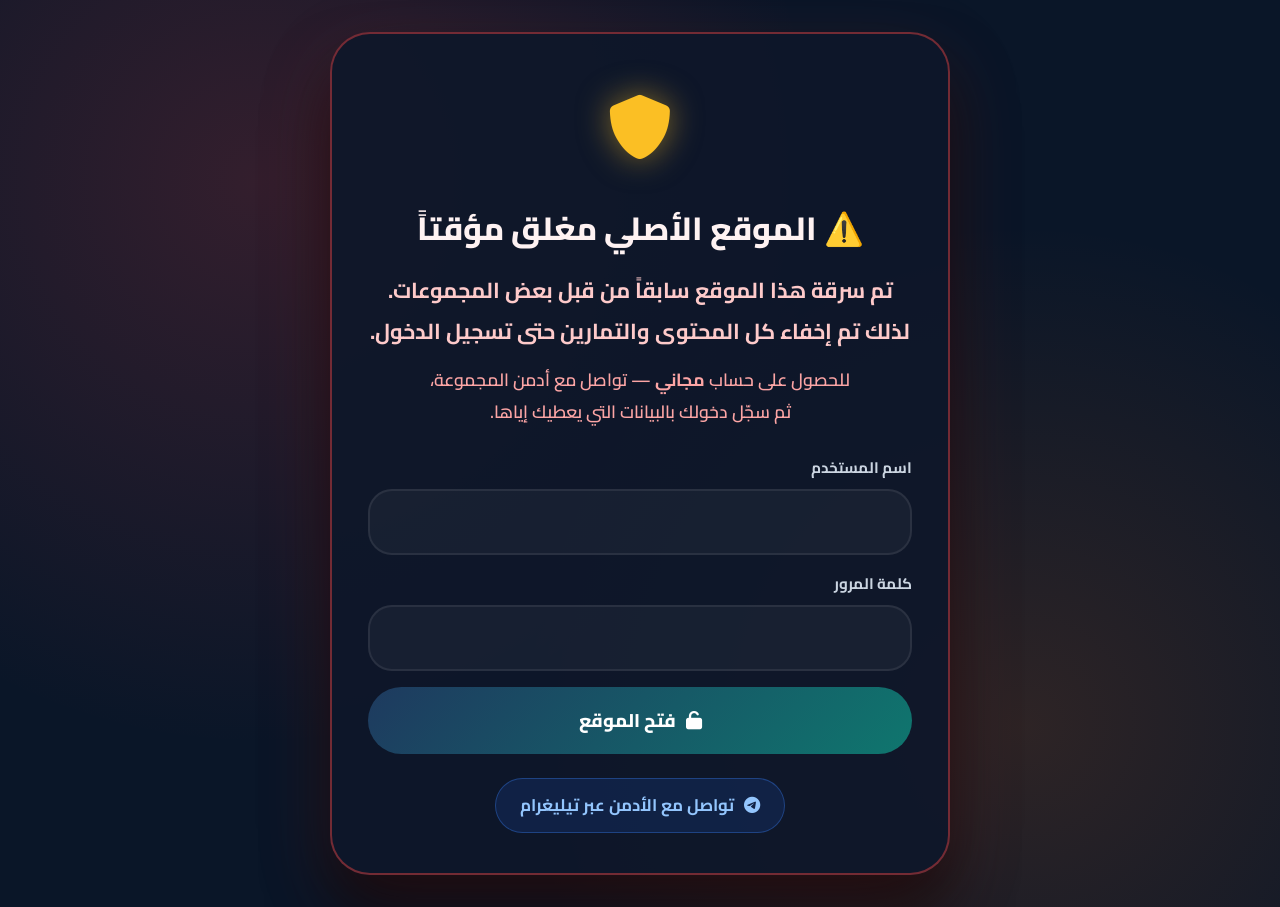
==== commit 269a22db: "add" ====
--- a/index.html
+++ b/index.html
@@ -24,7 +24,7 @@
     <link rel="stylesheet" href="style.css">
     <link rel="stylesheet" href="https://cdnjs.cloudflare.com/ajax/libs/font-awesome/6.0.0/css/all.min.css">
     <link
-        href="https://fonts.googleapis.com/css2?family=Lora:ital,wght@0,400;0,600;0,700&family=Source+Sans+3:wght@300;400;500;600;700&display=swap"
+        href="https://fonts.googleapis.com/css2?family=Cairo:wght@600;700;800&family=Lora:ital,wght@0,400;0,600;0,700&family=Source+Sans+3:wght@300;400;500;600;700&display=swap"
         rel="stylesheet">
 
     <!-- Supabase -->
@@ -111,10 +111,235 @@
             stroke-linecap: round;
             transition: stroke-dashoffset 0.5s ease;
         }
+
+        .site-warning-banner {
+            display: none;
+        }
+
+        .login-gate {
+            min-height: 100vh;
+            display: flex;
+            align-items: center;
+            justify-content: center;
+            padding: 32px 20px;
+            background:
+                radial-gradient(circle at 20% 20%, rgba(239, 68, 68, 0.18), transparent 45%),
+                radial-gradient(circle at 80% 80%, rgba(249, 115, 22, 0.15), transparent 40%),
+                var(--dark-950);
+            direction: rtl;
+            font-family: 'Cairo', sans-serif;
+        }
+
+        .login-gate[hidden] {
+            display: none !important;
+        }
+
+        .login-gate-card {
+            width: 100%;
+            max-width: 620px;
+            background: rgba(15, 23, 42, 0.92);
+            border: 2px solid rgba(239, 68, 68, 0.45);
+            border-radius: var(--radius-2xl);
+            padding: 40px 36px;
+            box-shadow: 0 24px 80px rgba(239, 68, 68, 0.15), var(--shadow-2xl);
+            text-align: center;
+            animation: gatePulse 3s ease-in-out infinite;
+        }
+
+        @keyframes gatePulse {
+            0%, 100% { box-shadow: 0 24px 80px rgba(239, 68, 68, 0.15), var(--shadow-2xl); }
+            50% { box-shadow: 0 24px 90px rgba(239, 68, 68, 0.28), var(--shadow-2xl); }
+        }
+
+        .login-gate-icon {
+            font-size: 4rem;
+            color: #fbbf24;
+            margin-bottom: 20px;
+            filter: drop-shadow(0 0 16px rgba(251, 191, 36, 0.5));
+        }
+
+        .login-gate-title {
+            font-size: 2rem;
+            font-weight: 800;
+            color: #fef2f2;
+            line-height: 1.6;
+            margin-bottom: 16px;
+        }
+
+        .login-gate-message {
+            font-size: 1.35rem;
+            font-weight: 700;
+            color: #fecaca;
+            line-height: 1.9;
+            margin-bottom: 12px;
+        }
+
+        .login-gate-note {
+            font-size: 1.1rem;
+            font-weight: 600;
+            color: #fca5a5;
+            margin-bottom: 28px;
+            line-height: 1.8;
+        }
+
+        .login-gate-form {
+            text-align: right;
+            margin-bottom: 24px;
+        }
+
+        .login-gate-field {
+            margin-bottom: 16px;
+        }
+
+        .login-gate-field label {
+            display: block;
+            font-size: 0.95rem;
+            font-weight: 700;
+            color: var(--gray-300);
+            margin-bottom: 8px;
+        }
+
+        .login-gate-field input {
+            width: 100%;
+            padding: 16px 18px;
+            background: rgba(255, 255, 255, 0.04);
+            border: 2px solid rgba(255, 255, 255, 0.08);
+            border-radius: var(--radius-lg);
+            color: var(--light);
+            font-family: 'Cairo', sans-serif;
+            font-size: 1rem;
+            transition: border-color 0.2s ease;
+        }
+
+        .login-gate-field input:focus {
+            outline: none;
+            border-color: var(--primary);
+        }
+
+        .login-gate-submit {
+            width: 100%;
+            padding: 16px;
+            margin-top: 8px;
+            background: linear-gradient(135deg, var(--primary), var(--secondary));
+            color: #fff;
+            border: none;
+            border-radius: var(--radius-full);
+            font-family: 'Cairo', sans-serif;
+            font-size: 1.15rem;
+            font-weight: 800;
+            cursor: pointer;
+            display: flex;
+            align-items: center;
+            justify-content: center;
+            gap: 10px;
+            transition: transform 0.2s ease, box-shadow 0.2s ease;
+        }
+
+        .login-gate-submit:hover {
+            transform: translateY(-2px);
+            box-shadow: 0 12px 32px var(--purple-glow);
+        }
+
+        .login-gate-submit:disabled {
+            opacity: 0.7;
+            cursor: not-allowed;
+            transform: none;
+        }
+
+        .login-gate-error {
+            display: none;
+            margin-top: 14px;
+            padding: 12px 16px;
+            background: rgba(239, 68, 68, 0.12);
+            border: 1px solid rgba(239, 68, 68, 0.35);
+            border-radius: var(--radius-lg);
+            color: #fecaca;
+            font-size: 0.95rem;
+            font-weight: 600;
+        }
+
+        .login-gate-telegram {
+            display: inline-flex;
+            align-items: center;
+            gap: 10px;
+            padding: 12px 24px;
+            background: rgba(37, 99, 235, 0.15);
+            border: 1px solid rgba(59, 130, 246, 0.35);
+            border-radius: var(--radius-full);
+            color: #93c5fd;
+            text-decoration: none;
+            font-size: 1.05rem;
+            font-weight: 700;
+            transition: background 0.2s ease;
+        }
+
+        .login-gate-telegram:hover {
+            background: rgba(37, 99, 235, 0.25);
+        }
+
+        .site-content[hidden] {
+            display: none !important;
+        }
+
+        @media (max-width: 768px) {
+            .login-gate-card {
+                padding: 28px 20px;
+            }
+
+            .login-gate-title {
+                font-size: 1.55rem;
+            }
+
+            .login-gate-message {
+                font-size: 1.1rem;
+            }
+        }
     </style>
 </head>
 
 <body>
+    <!-- شاشة الحجب — تظهر قبل تسجيل الدخول -->
+    <div id="loginGate" class="login-gate">
+        <div class="login-gate-card">
+            <div class="login-gate-icon" aria-hidden="true">
+                <i class="fas fa-shield-alt"></i>
+            </div>
+            <h1 class="login-gate-title">⚠️ الموقع الأصلي مغلق مؤقتاً</h1>
+            <p class="login-gate-message">
+                تم سرقة هذا الموقع سابقاً من قبل بعض المجموعات.<br>
+                لذلك تم إخفاء كل المحتوى والتمارين حتى تسجيل الدخول.
+            </p>
+            <p class="login-gate-note">
+                للحصول على حساب <strong>مجاني</strong> — تواصل مع أدمن المجموعة،<br>
+                ثم سجّل دخولك بالبيانات التي يعطيك إياها.
+            </p>
+
+            <form id="gateLoginForm" class="login-gate-form">
+                <div class="login-gate-field">
+                    <label for="gateUsername">اسم المستخدم</label>
+                    <input type="text" id="gateUsername" autocomplete="username" required>
+                </div>
+                <div class="login-gate-field">
+                    <label for="gatePassword">كلمة المرور</label>
+                    <input type="password" id="gatePassword" autocomplete="current-password" required>
+                </div>
+                <button type="submit" id="gateLoginBtn" class="login-gate-submit">
+                    <i class="fas fa-unlock"></i>
+                    <span>فتح الموقع</span>
+                </button>
+                <div id="gateLoginError" class="login-gate-error"></div>
+            </form>
+
+            <a href="https://t.me/mez123794" target="_blank" class="login-gate-telegram">
+                <i class="fab fa-telegram"></i>
+                تواصل مع الأدمن عبر تيليغرام
+            </a>
+        </div>
+    </div>
+
+    <!-- المحتوى الكامل — يظهر بعد تسجيل الدخول فقط -->
+    <div id="siteContent" class="site-content" hidden>
+
     <!-- شريط التنقل -->
     <nav class="navbar">
         <div class="container">
@@ -133,6 +358,10 @@
                         <i class="fas fa-headphones"></i>
                         <span data-en="Listening" data-ar="السمع">Listening</span>
                     </a>
+                    <button type="button" class="nav-link" onclick="siteLogout()" style="background:none;border:none;cursor:pointer;font:inherit;">
+                        <i class="fas fa-sign-out-alt"></i>
+                        <span data-en="Logout" data-ar="تسجيل الخروج">Logout</span>
+                    </button>
 
                 </div>
             </div>
@@ -301,7 +530,7 @@
                         Beliebt
                     </div>
                     <div class="premium-icon">
-                        <i class="fas fa-book"></i>
+                        <!-- <i class="fas fa-book"></i> -->
                     </div>
                     <h3 data-en="Reading – Parts 2–5" data-ar="الفهم القرائي – الأجزاء ٢–٥">Reading – Parts 2–5</h3>
                     <p data-en="📚 Four additional parts with over 40 exercises"
@@ -501,6 +730,8 @@
         </div>
     </footer>
 
+    </div><!-- /siteContent -->
+
     <!-- Toast Notifications -->
     <div id="toastNotification" class="toast-notification">
         <i id="toastIcon" class="fas fa-info-circle"></i>
@@ -510,6 +741,104 @@
     <!-- JavaScript -->
     <script src="supabase.js"></script>
     <script>
+        let gateAllowedUsers = [];
+        let siteInitialized = false;
+
+        function isSiteLoggedIn() {
+            return sessionStorage.getItem('logged_in') === 'true';
+        }
+
+        async function loadGateUsers() {
+            try {
+                const response = await fetch('users.json');
+                if (!response.ok) throw new Error('Failed to load users');
+                const data = await response.json();
+                gateAllowedUsers = Array.isArray(data.users) ? data.users : [];
+            } catch (err) {
+                console.error('Could not load users.json:', err);
+                gateAllowedUsers = [];
+            }
+        }
+
+        function validateGateLogin(username, password) {
+            const normalizedUsername = username.trim().toLowerCase();
+            return gateAllowedUsers.some(function (user) {
+                return user.username.toLowerCase() === normalizedUsername &&
+                    user.password === password;
+            });
+        }
+
+        function unlockSite() {
+            const gate = document.getElementById('loginGate');
+            const content = document.getElementById('siteContent');
+            if (gate) gate.hidden = true;
+            if (content) content.hidden = false;
+        }
+
+        function lockSite() {
+            const gate = document.getElementById('loginGate');
+            const content = document.getElementById('siteContent');
+            if (gate) gate.hidden = false;
+            if (content) content.hidden = true;
+        }
+
+        function initGateLogin() {
+            const form = document.getElementById('gateLoginForm');
+            const usernameInput = document.getElementById('gateUsername');
+            const passwordInput = document.getElementById('gatePassword');
+            const submitBtn = document.getElementById('gateLoginBtn');
+            const errorDiv = document.getElementById('gateLoginError');
+
+            if (!form) return;
+
+            form.addEventListener('submit', async function (e) {
+                e.preventDefault();
+
+                const usernameVal = usernameInput.value.trim();
+                const passwordVal = passwordInput.value.trim();
+
+                if (!usernameVal || !passwordVal) {
+                    errorDiv.textContent = '❌ الرجاء إدخال اسم المستخدم وكلمة المرور.';
+                    errorDiv.style.display = 'block';
+                    return;
+                }
+
+                if (gateAllowedUsers.length === 0) {
+                    errorDiv.textContent = '❌ تعذّر تحميل قائمة المستخدمين. أعد تحميل الصفحة.';
+                    errorDiv.style.display = 'block';
+                    return;
+                }
+
+                submitBtn.disabled = true;
+                submitBtn.innerHTML = '<i class="fas fa-spinner fa-spin"></i><span>جاري التحقق...</span>';
+
+                await new Promise(function (resolve) { setTimeout(resolve, 400); });
+
+                if (validateGateLogin(usernameVal, passwordVal)) {
+                    sessionStorage.setItem('logged_in', 'true');
+                    sessionStorage.setItem('username', usernameVal);
+                    localStorage.setItem('currentUsername', usernameVal);
+                    unlockSite();
+                    if (!siteInitialized) {
+                        await startSite();
+                    }
+                } else {
+                    errorDiv.textContent = '❌ اسم المستخدم أو كلمة المرور غير صحيحة.';
+                    errorDiv.style.display = 'block';
+                    submitBtn.disabled = false;
+                    submitBtn.innerHTML = '<i class="fas fa-unlock"></i><span>فتح الموقع</span>';
+                }
+            });
+        }
+
+        window.siteLogout = function () {
+            sessionStorage.removeItem('logged_in');
+            sessionStorage.removeItem('username');
+            localStorage.removeItem('currentUsername');
+            lockSite();
+            window.scrollTo(0, 0);
+        };
+
         // إعداد اللغة والثيم
         window.currentLang = localStorage.getItem('ui_lang') || 'en';
 
@@ -641,6 +970,19 @@
         }
 
         document.addEventListener('DOMContentLoaded', async function () {
+            await loadGateUsers();
+            initGateLogin();
+
+            if (isSiteLoggedIn()) {
+                unlockSite();
+                await startSite();
+            }
+        });
+
+        async function startSite() {
+            if (siteInitialized) return;
+            siteInitialized = true;
+
             initHeroSlider();
             // تهيئة المتغيرات
             const lesenSectionsGrid = document.getElementById('lesenSectionsGrid');
@@ -819,7 +1161,7 @@
                 });
             }
 
-        });
+        }
     </script>
 
     <style>
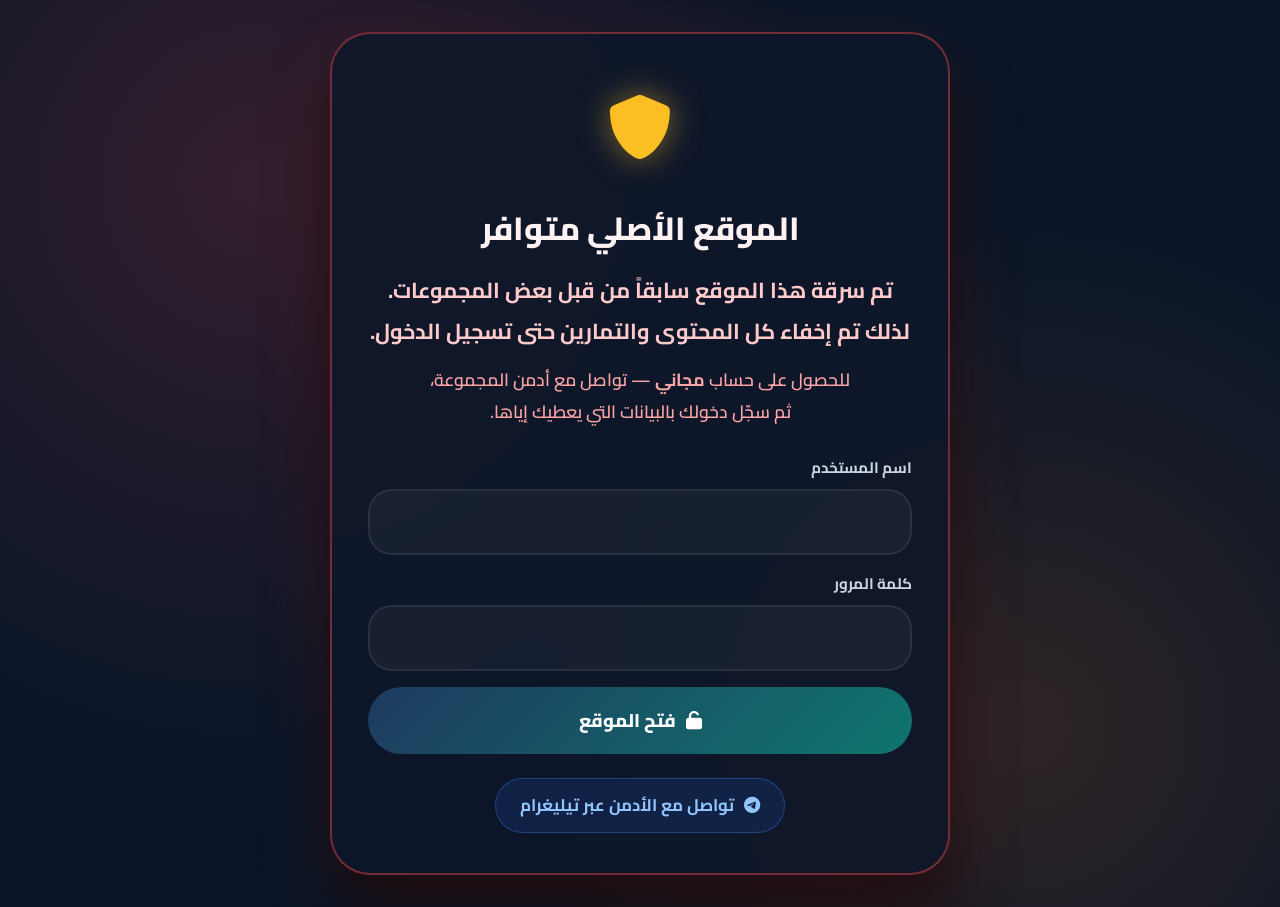
==== commit 07e2c65c: "bearbeiten" ====
--- a/index.html
+++ b/index.html
@@ -304,7 +304,7 @@
             <div class="login-gate-icon" aria-hidden="true">
                 <i class="fas fa-shield-alt"></i>
             </div>
-            <h1 class="login-gate-title">⚠️ الموقع الأصلي مغلق مؤقتاً</h1>
+            <h1 class="login-gate-title">الموقع الأصلي متوافر  </h1>
             <p class="login-gate-message">
                 تم سرقة هذا الموقع سابقاً من قبل بعض المجموعات.<br>
                 لذلك تم إخفاء كل المحتوى والتمارين حتى تسجيل الدخول.
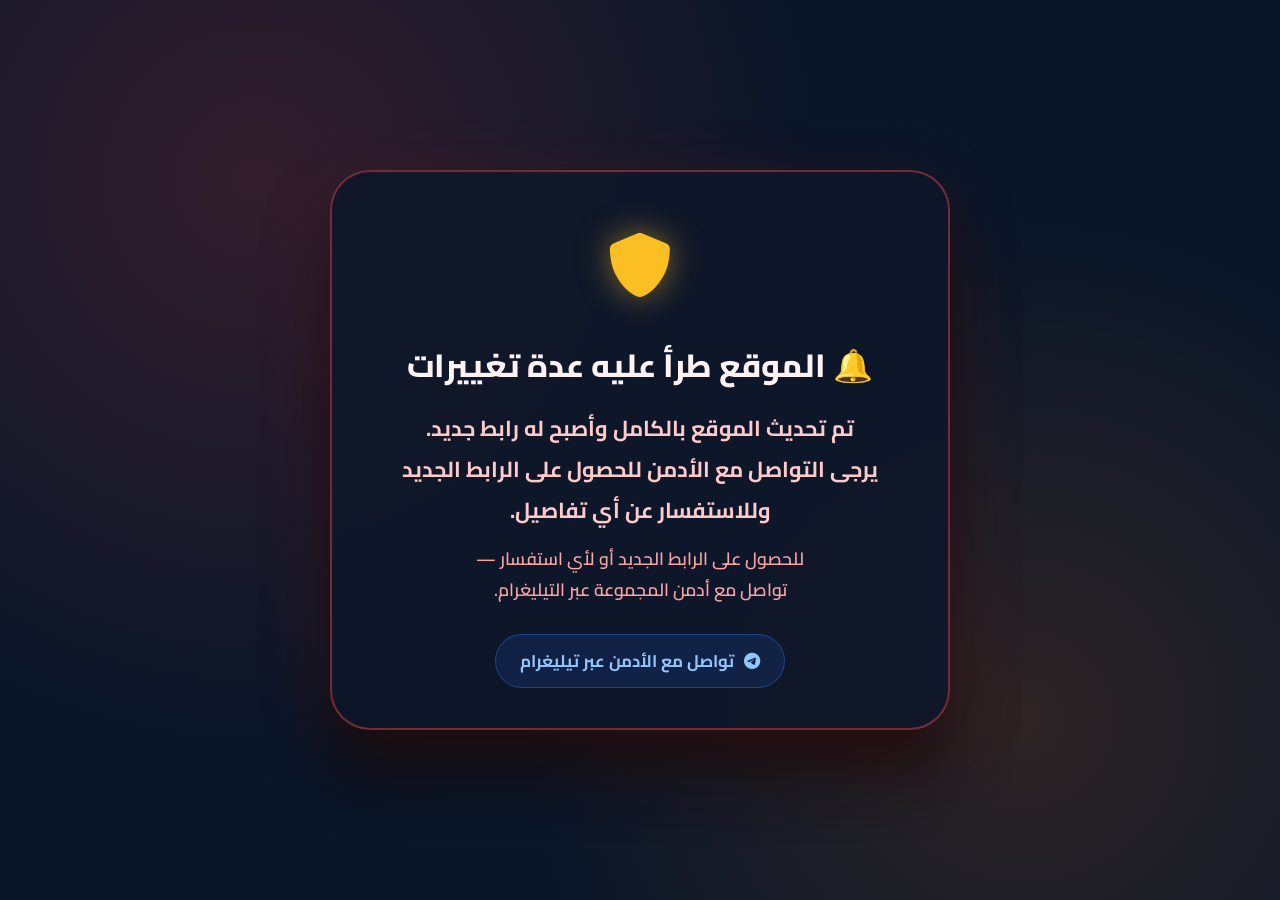
==== commit 1619979e: "." ====
--- a/index.html
+++ b/index.html
@@ -298,45 +298,29 @@
 </head>
 
 <body>
-    <!-- شاشة الحجب — تظهر قبل تسجيل الدخول -->
-    <div id="loginGate" class="login-gate">
-        <div class="login-gate-card">
-            <div class="login-gate-icon" aria-hidden="true">
-                <i class="fas fa-shield-alt"></i>
-            </div>
-            <h1 class="login-gate-title">الموقع الأصلي متوافر  </h1>
-            <p class="login-gate-message">
-                تم سرقة هذا الموقع سابقاً من قبل بعض المجموعات.<br>
-                لذلك تم إخفاء كل المحتوى والتمارين حتى تسجيل الدخول.
-            </p>
-            <p class="login-gate-note">
-                للحصول على حساب <strong>مجاني</strong> — تواصل مع أدمن المجموعة،<br>
-                ثم سجّل دخولك بالبيانات التي يعطيك إياها.
-            </p>
-
-            <form id="gateLoginForm" class="login-gate-form">
-                <div class="login-gate-field">
-                    <label for="gateUsername">اسم المستخدم</label>
-                    <input type="text" id="gateUsername" autocomplete="username" required>
-                </div>
-                <div class="login-gate-field">
-                    <label for="gatePassword">كلمة المرور</label>
-                    <input type="password" id="gatePassword" autocomplete="current-password" required>
-                </div>
-                <button type="submit" id="gateLoginBtn" class="login-gate-submit">
-                    <i class="fas fa-unlock"></i>
-                    <span>فتح الموقع</span>
-                </button>
-                <div id="gateLoginError" class="login-gate-error"></div>
-            </form>
-
-            <a href="https://t.me/mez123794" target="_blank" class="login-gate-telegram">
-                <i class="fab fa-telegram"></i>
-                تواصل مع الأدمن عبر تيليغرام
-            </a>
+ <div id="loginGate" class="login-gate">
+    <div class="login-gate-card">
+        <div class="login-gate-icon" aria-hidden="true">
+            <i class="fas fa-shield-alt"></i>
         </div>
+        <h1 class="login-gate-title">🔔 الموقع طرأ عليه عدة تغييرات</h1>
+        <p class="login-gate-message">
+            تم تحديث الموقع بالكامل وأصبح له <strong>رابط جديد</strong>.<br>
+            يرجى التواصل مع الأدمن للحصول على الرابط الجديد وللاستفسار عن أي تفاصيل.
+        </p>
+        <p class="login-gate-note">
+            للحصول على الرابط الجديد أو لأي استفسار —<br>
+            تواصل مع أدمن المجموعة عبر التيليغرام.
+        </p>
+
+        <!-- تم إزالة نموذج تسجيل الدخول بالكامل -->
+
+        <a href="https://t.me/mez123794" target="_blank" class="login-gate-telegram">
+            <i class="fab fa-telegram"></i>
+            تواصل مع الأدمن عبر تيليغرام
+        </a>
     </div>
-
+</div>
     <!-- المحتوى الكامل — يظهر بعد تسجيل الدخول فقط -->
     <div id="siteContent" class="site-content" hidden>
 
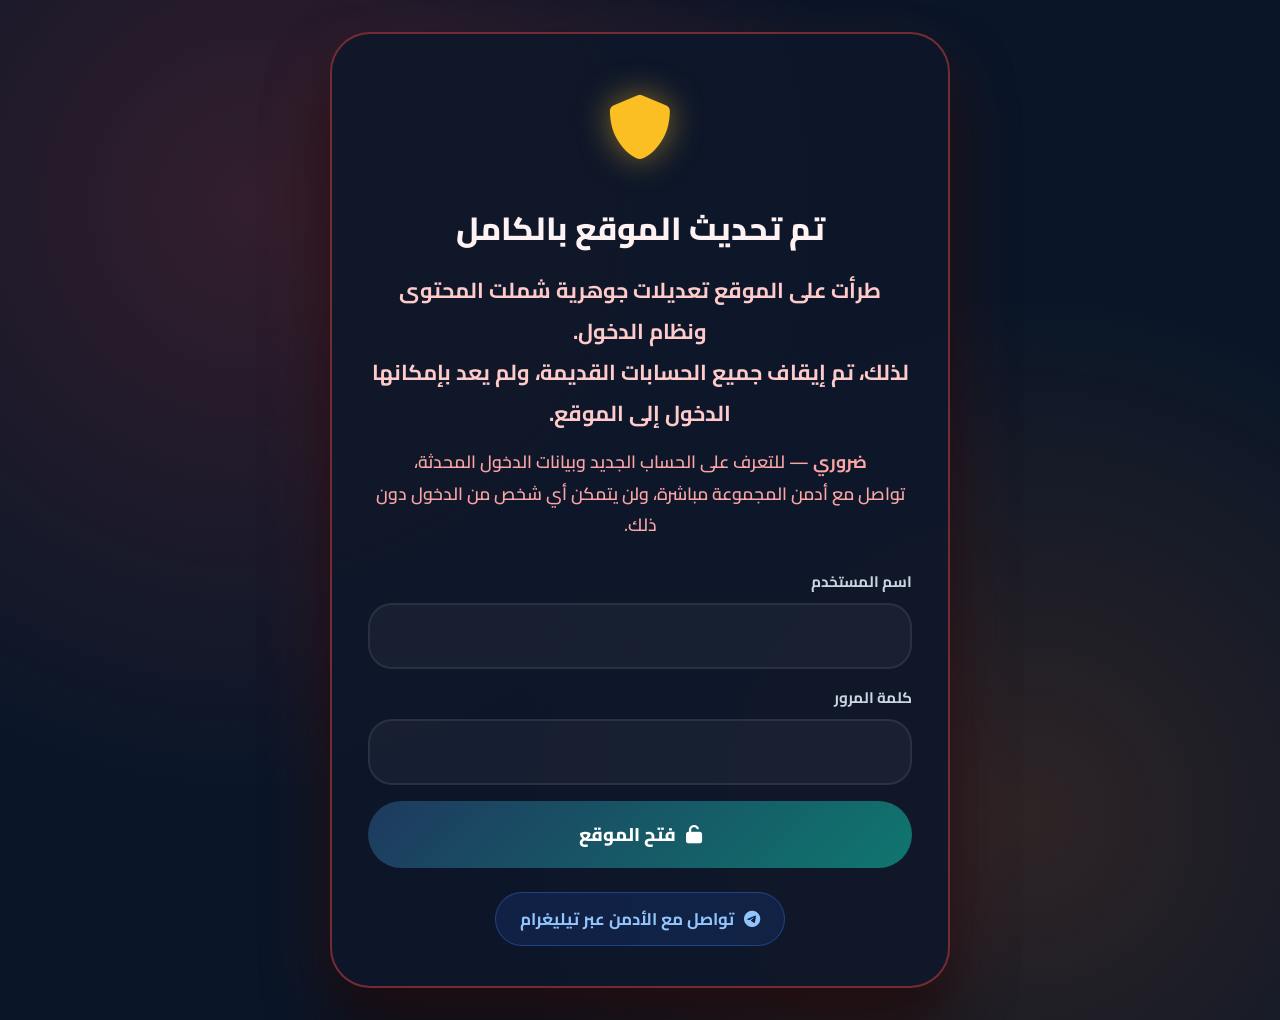
==== commit 65dddda8: "," ====
--- a/index.html
+++ b/index.html
@@ -298,29 +298,37 @@
 </head>
 
 <body>
- <div id="loginGate" class="login-gate">
-    <div class="login-gate-card">
-        <div class="login-gate-icon" aria-hidden="true">
-            <i class="fas fa-shield-alt"></i>
+    <!-- شاشة الحجب — تظهر قبل تسجيل الدخول -->
+    <div id="loginGate" class="login-gate">
+        <div class="login-gate-card">
+            <div class="login-gate-icon" aria-hidden="true">
+                <i class="fas fa-shield-alt"></i>
+            </div>
+          <h1 class="login-gate-title">تم تحديث الموقع بالكامل</h1> <p class="login-gate-message"> طرأت على الموقع تعديلات جوهرية شملت المحتوى ونظام الدخول.<br> لذلك، تم إيقاف جميع الحسابات القديمة، ولم يعد بإمكانها الدخول إلى الموقع. </p> <p class="login-gate-note"> <strong>ضروري</strong> — للتعرف على الحساب الجديد وبيانات الدخول المحدثة،<br> تواصل مع أدمن المجموعة مباشرة، ولن يتمكن أي شخص من الدخول دون ذلك. </p>
+
+            <form id="gateLoginForm" class="login-gate-form">
+                <div class="login-gate-field">
+                    <label for="gateUsername">اسم المستخدم</label>
+                    <input type="text" id="gateUsername" autocomplete="username" required>
+                </div>
+                <div class="login-gate-field">
+                    <label for="gatePassword">كلمة المرور</label>
+                    <input type="password" id="gatePassword" autocomplete="current-password" required>
+                </div>
+                <button type="submit" id="gateLoginBtn" class="login-gate-submit">
+                    <i class="fas fa-unlock"></i>
+                    <span>فتح الموقع</span>
+                </button>
+                <div id="gateLoginError" class="login-gate-error"></div>
+            </form>
+
+            <a href="https://t.me/mez123794" target="_blank" class="login-gate-telegram">
+                <i class="fab fa-telegram"></i>
+                تواصل مع الأدمن عبر تيليغرام
+            </a>
         </div>
-        <h1 class="login-gate-title">🔔 الموقع طرأ عليه عدة تغييرات</h1>
-        <p class="login-gate-message">
-            تم تحديث الموقع بالكامل وأصبح له <strong>رابط جديد</strong>.<br>
-            يرجى التواصل مع الأدمن للحصول على الرابط الجديد وللاستفسار عن أي تفاصيل.
-        </p>
-        <p class="login-gate-note">
-            للحصول على الرابط الجديد أو لأي استفسار —<br>
-            تواصل مع أدمن المجموعة عبر التيليغرام.
-        </p>
-
-        <!-- تم إزالة نموذج تسجيل الدخول بالكامل -->
-
-        <a href="https://t.me/mez123794" target="_blank" class="login-gate-telegram">
-            <i class="fab fa-telegram"></i>
-            تواصل مع الأدمن عبر تيليغرام
-        </a>
     </div>
-</div>
+
     <!-- المحتوى الكامل — يظهر بعد تسجيل الدخول فقط -->
     <div id="siteContent" class="site-content" hidden>
 
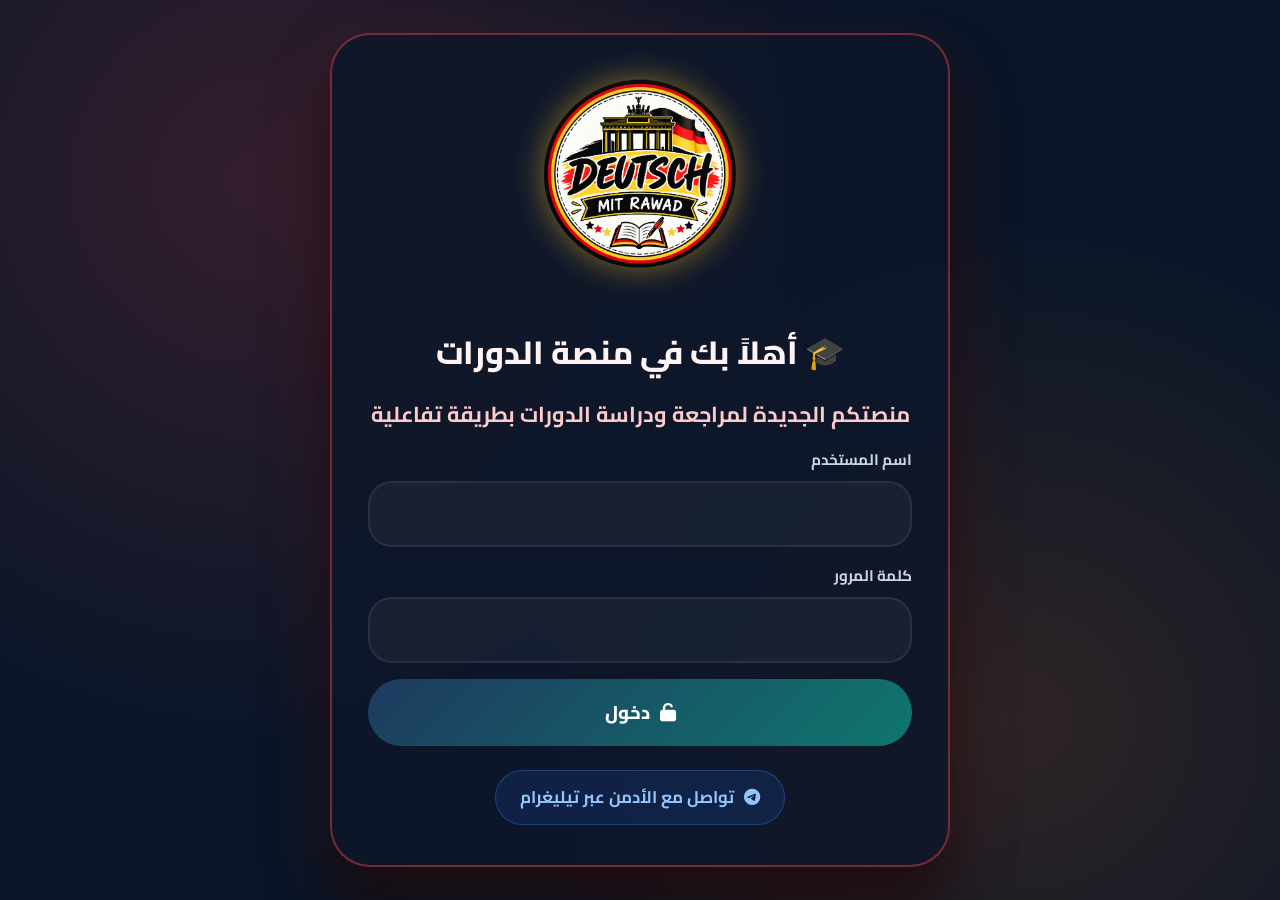
==== commit 4e479664: "Add files via upload" ====
--- a/index.html
+++ b/index.html
@@ -299,35 +299,41 @@
 
 <body>
     <!-- شاشة الحجب — تظهر قبل تسجيل الدخول -->
-    <div id="loginGate" class="login-gate">
-        <div class="login-gate-card">
-            <div class="login-gate-icon" aria-hidden="true">
-                <i class="fas fa-shield-alt"></i>
+   <div id="loginGate" class="login-gate">
+    <div class="login-gate-card">
+        <div class="login-gate-icon" aria-hidden="true">
+            <img src="ChatGPT Image 22. Aug. 2026, 21_52_36.png" alt="شعار المنصة" style="width:200px;height:200px;border-radius:50%;">
+            
+        </div>
+        <h1 class="login-gate-title">🎓 أهلاً بك في منصة الدورات</h1>
+        <p class="login-gate-message">
+            منصتكم الجديدة لمراجعة ودراسة الدورات بطريقة تفاعلية <br>
+           
+        </p>
+      
+
+        <form id="gateLoginForm" class="login-gate-form">
+            <div class="login-gate-field">
+                <label for="gateUsername">اسم المستخدم</label>
+                <input type="text" id="gateUsername" autocomplete="username" required>
             </div>
-          <h1 class="login-gate-title">تم تحديث الموقع بالكامل</h1> <p class="login-gate-message"> طرأت على الموقع تعديلات جوهرية شملت المحتوى ونظام الدخول.<br> لذلك، تم إيقاف جميع الحسابات القديمة، ولم يعد بإمكانها الدخول إلى الموقع. </p> <p class="login-gate-note"> <strong>ضروري</strong> — للتعرف على الحساب الجديد وبيانات الدخول المحدثة،<br> تواصل مع أدمن المجموعة مباشرة، ولن يتمكن أي شخص من الدخول دون ذلك. </p>
-
-            <form id="gateLoginForm" class="login-gate-form">
-                <div class="login-gate-field">
-                    <label for="gateUsername">اسم المستخدم</label>
-                    <input type="text" id="gateUsername" autocomplete="username" required>
-                </div>
-                <div class="login-gate-field">
-                    <label for="gatePassword">كلمة المرور</label>
-                    <input type="password" id="gatePassword" autocomplete="current-password" required>
-                </div>
-                <button type="submit" id="gateLoginBtn" class="login-gate-submit">
-                    <i class="fas fa-unlock"></i>
-                    <span>فتح الموقع</span>
-                </button>
-                <div id="gateLoginError" class="login-gate-error"></div>
-            </form>
-
-            <a href="https://t.me/mez123794" target="_blank" class="login-gate-telegram">
-                <i class="fab fa-telegram"></i>
-                تواصل مع الأدمن عبر تيليغرام
-            </a>
-        </div>
+            <div class="login-gate-field">
+                <label for="gatePassword">كلمة المرور</label>
+                <input type="password" id="gatePassword" autocomplete="current-password" required>
+            </div>
+            <button type="submit" id="gateLoginBtn" class="login-gate-submit">
+                <i class="fas fa-unlock"></i>
+                <span>دخول</span>
+            </button>
+            <div id="gateLoginError" class="login-gate-error"></div>
+        </form>
+
+        <a href="https://t.me/mez123794" target="_blank" class="login-gate-telegram">
+            <i class="fab fa-telegram"></i>
+            تواصل مع الأدمن عبر تيليغرام
+        </a>
     </div>
+</div>
 
     <!-- المحتوى الكامل — يظهر بعد تسجيل الدخول فقط -->
     <div id="siteContent" class="site-content" hidden>
@@ -733,31 +739,10 @@
     <!-- JavaScript -->
     <script src="supabase.js"></script>
     <script>
-        let gateAllowedUsers = [];
         let siteInitialized = false;
 
         function isSiteLoggedIn() {
-            return sessionStorage.getItem('logged_in') === 'true';
-        }
-
-        async function loadGateUsers() {
-            try {
-                const response = await fetch('users.json');
-                if (!response.ok) throw new Error('Failed to load users');
-                const data = await response.json();
-                gateAllowedUsers = Array.isArray(data.users) ? data.users : [];
-            } catch (err) {
-                console.error('Could not load users.json:', err);
-                gateAllowedUsers = [];
-            }
-        }
-
-        function validateGateLogin(username, password) {
-            const normalizedUsername = username.trim().toLowerCase();
-            return gateAllowedUsers.some(function (user) {
-                return user.username.toLowerCase() === normalizedUsername &&
-                    user.password === password;
-            });
+            return typeof window.checkSession === 'function' && window.checkSession();
         }
 
         function unlockSite() {
@@ -795,8 +780,8 @@
                     return;
                 }
 
-                if (gateAllowedUsers.length === 0) {
-                    errorDiv.textContent = '❌ تعذّر تحميل قائمة المستخدمين. أعد تحميل الصفحة.';
+                if (typeof window.loginUser !== 'function') {
+                    errorDiv.textContent = '❌ خطأ في تحميل النظام. أعد تحميل الصفحة.';
                     errorDiv.style.display = 'block';
                     return;
                 }
@@ -804,18 +789,16 @@
                 submitBtn.disabled = true;
                 submitBtn.innerHTML = '<i class="fas fa-spinner fa-spin"></i><span>جاري التحقق...</span>';
 
-                await new Promise(function (resolve) { setTimeout(resolve, 400); });
-
-                if (validateGateLogin(usernameVal, passwordVal)) {
-                    sessionStorage.setItem('logged_in', 'true');
-                    sessionStorage.setItem('username', usernameVal);
-                    localStorage.setItem('currentUsername', usernameVal);
+                // تسجيل دخول حقيقي عبر Supabase (يرسل بصمة الجهاز للسماح بجهاز واحد فقط)
+                const result = await window.loginUser(usernameVal, passwordVal);
+
+                if (result.success) {
                     unlockSite();
                     if (!siteInitialized) {
                         await startSite();
                     }
                 } else {
-                    errorDiv.textContent = '❌ اسم المستخدم أو كلمة المرور غير صحيحة.';
+                    errorDiv.textContent = result.message || '❌ اسم المستخدم أو كلمة المرور غير صحيحة.';
                     errorDiv.style.display = 'block';
                     submitBtn.disabled = false;
                     submitBtn.innerHTML = '<i class="fas fa-unlock"></i><span>فتح الموقع</span>';
@@ -824,8 +807,8 @@
         }
 
         window.siteLogout = function () {
-            sessionStorage.removeItem('logged_in');
-            sessionStorage.removeItem('username');
+            sessionStorage.clear();
+            if (typeof window.setToken === 'function') window.setToken(null);
             localStorage.removeItem('currentUsername');
             lockSite();
             window.scrollTo(0, 0);
@@ -962,7 +945,6 @@
         }
 
         document.addEventListener('DOMContentLoaded', async function () {
-            await loadGateUsers();
             initGateLogin();
 
             if (isSiteLoggedIn()) {
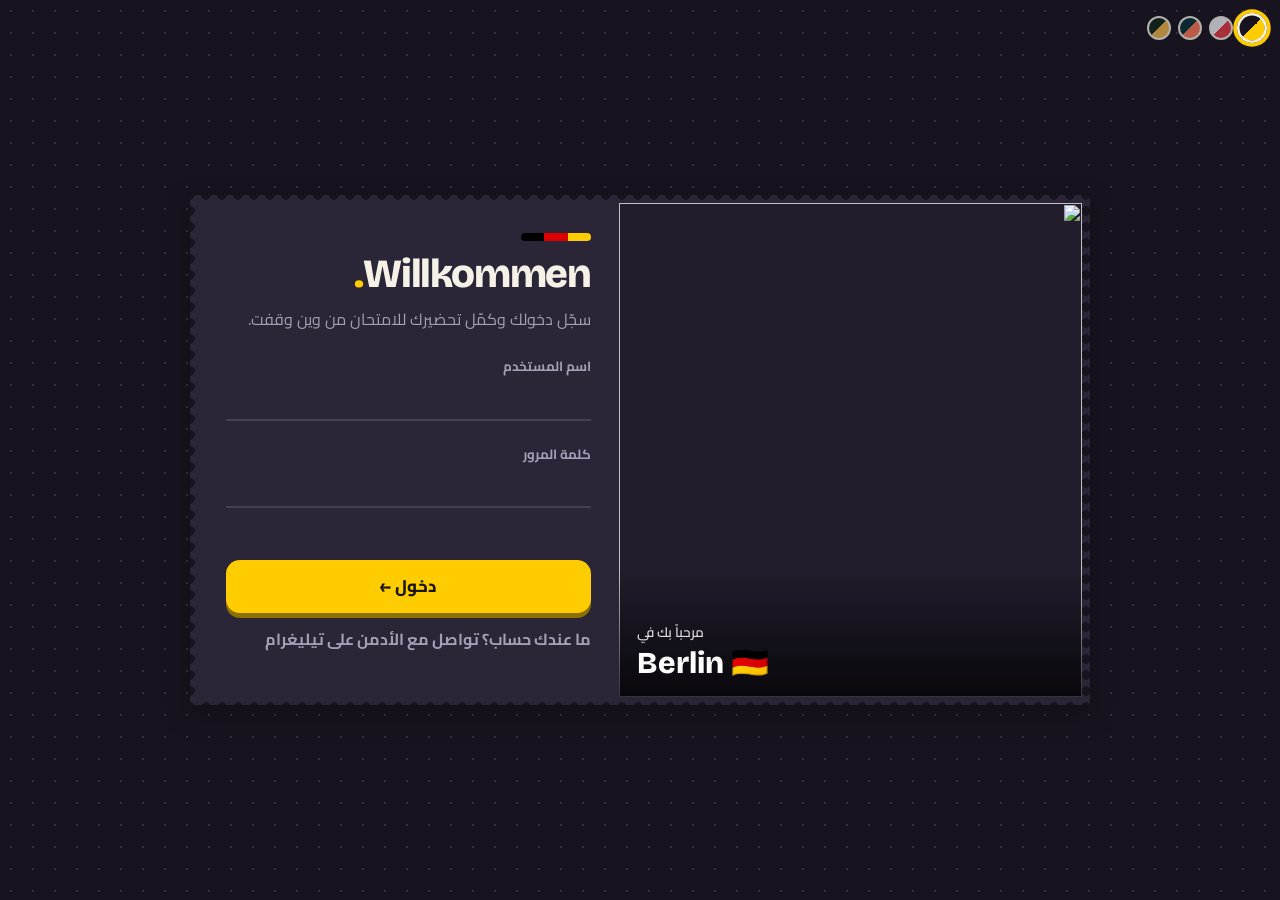
==== commit eabbff5b: "Add files via upload" ====
--- a/index.html
+++ b/index.html
@@ -1,1445 +1,76 @@
 <!DOCTYPE html>
-<html lang="en" dir="ltr">
+<html lang="ar" dir="rtl">
+<head>
+<meta charset="UTF-8"><meta name="viewport" content="width=device-width,initial-scale=1">
+<title>Deutsch mit Rawad · تحضير امتحان الألمانية</title>
+<link rel="preconnect" href="https://fonts.googleapis.com">
+<link href="https://fonts.googleapis.com/css2?family=Bricolage+Grotesque:wght@600;800&family=Cairo:wght@500;700;800&display=swap" rel="stylesheet">
+<link rel="stylesheet" href="style.css">
+</head>
+<body>
+<div class="flagbar"></div>
+<header class="top"><div class="wrap">
+ <a class="brand" href="index.html">Deutsch <i>Rawad</i></a><div class="sp"></div>
+ <div class="themes" id="themes"></div>
+ <button class="pill" id="out" type="button">⏻ <span>خروج</span></button>
+</div></header>
 
-<head>
-    <meta charset="UTF-8">
-    <meta name="viewport" content="width=device-width, initial-scale=1.0">
-    <title>Deutsch mit Rawad · Lerne Deutsch wie ein Profi</title>
+<main class="wrap">
+ <section class="hero">
+  <div>
+   <h1 class="disp de">Deutsch<span>lernen.</span></h1>
+   <p>تمارين قراءة وسمع بطريقة البطاقات: سؤال واحد بكل مرة، صورة، ترجمة، ونتيجة فورية.</p>
+   <a class="btn" href="#lesen">ابدأ التمرين ←</a>
+  </div>
+  <div class="postcard stamp"><div class="in">
+   <div class="photo"><img id="hp" alt="" src="https://images.unsplash.com/photo-1560969184-10fe8719e047?auto=format&fit=crop&w=900&q=70"></div>
+  </div><div class="mark" id="hm">BERLIN<br>★ 2026 ★</div></div>
+ </section>
 
-    <!-- SEO Meta Tags -->
-    <meta name="description"
-        content="Lerne Deutsch mit Rawad - Kostenlose Übungen für Leseverstehen und Hörverstehen. Interaktive Geschichten mit Sofort-Feedback!">
-    <meta name="keywords"
-        content="Deutsch lernen, Leseverstehen, Hörverstehen, Deutsch Übungen, Rawad, German learning">
-    <meta name="author" content="Rawad">
+ <section class="sec" id="lesen"><h2 class="disp de">Lesen <small>القراءة · 5 أجزاء</small></h2><div class="grid" id="gl"></div></section>
+ <section class="sec" id="horen"><h2 class="disp de">Hören <small>السمع · 4 أجزاء</small></h2><div class="grid" id="gh"></div></section>
+</main>
+<footer>© 2026 Deutsch mit Rawad · <a href="https://t.me/mez123794" target="_blank" rel="noopener">@mez123794</a></footer>
 
-    <!-- Open Graph / Social Media -->
-    <meta property="og:title" content="Deutsch mit Rawad">
-    <meta property="og:description" content="Lerne Deutsch mit interaktiven Geschichten">
-    <meta property="og:type" content="website">
-    <meta property="og:image"
-        content="https://images.unsplash.com/photo-1560969184-10fe8719e047?auto=format&fit=crop&w=1200&q=80">
-
-    <!-- Styles & Fonts -->
-    <link rel="stylesheet" href="style.css">
-    <link rel="stylesheet" href="https://cdnjs.cloudflare.com/ajax/libs/font-awesome/6.0.0/css/all.min.css">
-    <link
-        href="https://fonts.googleapis.com/css2?family=Cairo:wght@600;700;800&family=Lora:ital,wght@0,400;0,600;0,700&family=Source+Sans+3:wght@300;400;500;600;700&display=swap"
-        rel="stylesheet">
-
-    <!-- Supabase -->
-    <script src="https://cdn.jsdelivr.net/npm/@supabase/supabase-js@2"></script>
-
-    <style>
-        /* تأثيرات إضافية للصفحة الرئيسية */
-        .floating-shapes {
-            position: fixed;
-            top: 0;
-            left: 0;
-            width: 100%;
-            height: 100%;
-            pointer-events: none;
-            z-index: -1;
-            overflow: hidden;
-        }
-
-        .shape {
-            position: absolute;
-            background: linear-gradient(135deg, var(--primary), var(--secondary));
-            border-radius: 50%;
-            filter: blur(60px);
-            opacity: 0.1;
-            animation: floatShape 20s infinite alternate;
-        }
-
-        .shape-1 {
-            width: 300px;
-            height: 300px;
-            top: 10%;
-            left: 5%;
-            animation-duration: 25s;
-        }
-
-        .shape-2 {
-            width: 400px;
-            height: 400px;
-            bottom: 10%;
-            right: 5%;
-            background: linear-gradient(135deg, var(--secondary), var(--accent));
-            animation-duration: 30s;
-            animation-delay: -5s;
-        }
-
-        .shape-3 {
-            width: 200px;
-            height: 200px;
-            top: 40%;
-            right: 30%;
-            background: linear-gradient(135deg, var(--accent), var(--primary));
-            animation-duration: 20s;
-            animation-delay: -10s;
-        }
-
-        @keyframes floatShape {
-            0% {
-                transform: translate(0, 0) scale(1);
-            }
-
-            100% {
-                transform: translate(50px, 50px) scale(1.2);
-            }
-        }
-
-
-
-        .progress-ring {
-            position: relative;
-            width: 60px;
-            height: 60px;
-        }
-
-        .progress-ring-circle {
-            transform: rotate(-90deg);
-        }
-
-        .progress-ring-circle-bg {
-            stroke: rgba(255, 255, 255, 0.1);
-        }
-
-        .progress-ring-circle-progress {
-            stroke: url(#gradient);
-            stroke-linecap: round;
-            transition: stroke-dashoffset 0.5s ease;
-        }
-
-        .site-warning-banner {
-            display: none;
-        }
-
-        .login-gate {
-            min-height: 100vh;
-            display: flex;
-            align-items: center;
-            justify-content: center;
-            padding: 32px 20px;
-            background:
-                radial-gradient(circle at 20% 20%, rgba(239, 68, 68, 0.18), transparent 45%),
-                radial-gradient(circle at 80% 80%, rgba(249, 115, 22, 0.15), transparent 40%),
-                var(--dark-950);
-            direction: rtl;
-            font-family: 'Cairo', sans-serif;
-        }
-
-        .login-gate[hidden] {
-            display: none !important;
-        }
-
-        .login-gate-card {
-            width: 100%;
-            max-width: 620px;
-            background: rgba(15, 23, 42, 0.92);
-            border: 2px solid rgba(239, 68, 68, 0.45);
-            border-radius: var(--radius-2xl);
-            padding: 40px 36px;
-            box-shadow: 0 24px 80px rgba(239, 68, 68, 0.15), var(--shadow-2xl);
-            text-align: center;
-            animation: gatePulse 3s ease-in-out infinite;
-        }
-
-        @keyframes gatePulse {
-            0%, 100% { box-shadow: 0 24px 80px rgba(239, 68, 68, 0.15), var(--shadow-2xl); }
-            50% { box-shadow: 0 24px 90px rgba(239, 68, 68, 0.28), var(--shadow-2xl); }
-        }
-
-        .login-gate-icon {
-            font-size: 4rem;
-            color: #fbbf24;
-            margin-bottom: 20px;
-            filter: drop-shadow(0 0 16px rgba(251, 191, 36, 0.5));
-        }
-
-        .login-gate-title {
-            font-size: 2rem;
-            font-weight: 800;
-            color: #fef2f2;
-            line-height: 1.6;
-            margin-bottom: 16px;
-        }
-
-        .login-gate-message {
-            font-size: 1.35rem;
-            font-weight: 700;
-            color: #fecaca;
-            line-height: 1.9;
-            margin-bottom: 12px;
-        }
-
-        .login-gate-note {
-            font-size: 1.1rem;
-            font-weight: 600;
-            color: #fca5a5;
-            margin-bottom: 28px;
-            line-height: 1.8;
-        }
-
-        .login-gate-form {
-            text-align: right;
-            margin-bottom: 24px;
-        }
-
-        .login-gate-field {
-            margin-bottom: 16px;
-        }
-
-        .login-gate-field label {
-            display: block;
-            font-size: 0.95rem;
-            font-weight: 700;
-            color: var(--gray-300);
-            margin-bottom: 8px;
-        }
-
-        .login-gate-field input {
-            width: 100%;
-            padding: 16px 18px;
-            background: rgba(255, 255, 255, 0.04);
-            border: 2px solid rgba(255, 255, 255, 0.08);
-            border-radius: var(--radius-lg);
-            color: var(--light);
-            font-family: 'Cairo', sans-serif;
-            font-size: 1rem;
-            transition: border-color 0.2s ease;
-        }
-
-        .login-gate-field input:focus {
-            outline: none;
-            border-color: var(--primary);
-        }
-
-        .login-gate-submit {
-            width: 100%;
-            padding: 16px;
-            margin-top: 8px;
-            background: linear-gradient(135deg, var(--primary), var(--secondary));
-            color: #fff;
-            border: none;
-            border-radius: var(--radius-full);
-            font-family: 'Cairo', sans-serif;
-            font-size: 1.15rem;
-            font-weight: 800;
-            cursor: pointer;
-            display: flex;
-            align-items: center;
-            justify-content: center;
-            gap: 10px;
-            transition: transform 0.2s ease, box-shadow 0.2s ease;
-        }
-
-        .login-gate-submit:hover {
-            transform: translateY(-2px);
-            box-shadow: 0 12px 32px var(--purple-glow);
-        }
-
-        .login-gate-submit:disabled {
-            opacity: 0.7;
-            cursor: not-allowed;
-            transform: none;
-        }
-
-        .login-gate-error {
-            display: none;
-            margin-top: 14px;
-            padding: 12px 16px;
-            background: rgba(239, 68, 68, 0.12);
-            border: 1px solid rgba(239, 68, 68, 0.35);
-            border-radius: var(--radius-lg);
-            color: #fecaca;
-            font-size: 0.95rem;
-            font-weight: 600;
-        }
-
-        .login-gate-telegram {
-            display: inline-flex;
-            align-items: center;
-            gap: 10px;
-            padding: 12px 24px;
-            background: rgba(37, 99, 235, 0.15);
-            border: 1px solid rgba(59, 130, 246, 0.35);
-            border-radius: var(--radius-full);
-            color: #93c5fd;
-            text-decoration: none;
-            font-size: 1.05rem;
-            font-weight: 700;
-            transition: background 0.2s ease;
-        }
-
-        .login-gate-telegram:hover {
-            background: rgba(37, 99, 235, 0.25);
-        }
-
-        .site-content[hidden] {
-            display: none !important;
-        }
-
-        @media (max-width: 768px) {
-            .login-gate-card {
-                padding: 28px 20px;
-            }
-
-            .login-gate-title {
-                font-size: 1.55rem;
-            }
-
-            .login-gate-message {
-                font-size: 1.1rem;
-            }
-        }
-    </style>
-</head>
-
-<body>
-    <!-- شاشة الحجب — تظهر قبل تسجيل الدخول -->
-   <div id="loginGate" class="login-gate">
-    <div class="login-gate-card">
-        <div class="login-gate-icon" aria-hidden="true">
-            <img src="ChatGPT Image 22. Aug. 2026, 21_52_36.png" alt="شعار المنصة" style="width:200px;height:200px;border-radius:50%;">
-            
-        </div>
-        <h1 class="login-gate-title">🎓 أهلاً بك في منصة الدورات</h1>
-        <p class="login-gate-message">
-            منصتكم الجديدة لمراجعة ودراسة الدورات بطريقة تفاعلية <br>
-           
-        </p>
-      
-
-        <form id="gateLoginForm" class="login-gate-form">
-            <div class="login-gate-field">
-                <label for="gateUsername">اسم المستخدم</label>
-                <input type="text" id="gateUsername" autocomplete="username" required>
-            </div>
-            <div class="login-gate-field">
-                <label for="gatePassword">كلمة المرور</label>
-                <input type="password" id="gatePassword" autocomplete="current-password" required>
-            </div>
-            <button type="submit" id="gateLoginBtn" class="login-gate-submit">
-                <i class="fas fa-unlock"></i>
-                <span>دخول</span>
-            </button>
-            <div id="gateLoginError" class="login-gate-error"></div>
-        </form>
-
-        <a href="https://t.me/mez123794" target="_blank" class="login-gate-telegram">
-            <i class="fab fa-telegram"></i>
-            تواصل مع الأدمن عبر تيليغرام
-        </a>
-    </div>
-</div>
-
-    <!-- المحتوى الكامل — يظهر بعد تسجيل الدخول فقط -->
-    <div id="siteContent" class="site-content" hidden>
-
-    <!-- شريط التنقل -->
-    <nav class="navbar">
-        <div class="container">
-            <div class="nav-content">
-                <div class="logo">
-                    <i class="fas fa-graduation-cap"></i>
-                    <span data-en="Deutsch mit Rawad" data-ar="تعلّم الألمانية مع رواد">Deutsch mit Rawad</span>
-                </div>
-
-                <div class="nav-links">
-                    <a href="#free-content" class="nav-link">
-                        <i class="fas fa-book-open"></i>
-                        <span data-en="Free content" data-ar="المحتوى المجاني">Free content</span>
-                    </a>
-                    <a href="#horen-section" class="nav-link">
-                        <i class="fas fa-headphones"></i>
-                        <span data-en="Listening" data-ar="السمع">Listening</span>
-                    </a>
-                    <button type="button" class="nav-link" onclick="siteLogout()" style="background:none;border:none;cursor:pointer;font:inherit;">
-                        <i class="fas fa-sign-out-alt"></i>
-                        <span data-en="Logout" data-ar="تسجيل الخروج">Logout</span>
-                    </button>
-
-                </div>
-            </div>
-        </div>
-    </nav>
-
-    <!-- قسم الترحيب -->
-    <section class="hero">
-        <div class="container">
-            <div class="hero-layout">
-                <div class="hero-content">
-                    <div class="hero-badge">
-                        <span class="badge-free">
-                            <i class="fas fa-star"></i>
-                            <span data-en="Start for free" data-ar="ابدأ مجاناً الآن">Start for free</span>
-                        </span>
-                    </div>
-
-                    <h1>
-                        <span data-en="Learn German" data-ar="تعلّم الألمانية">Learn German</span><br>
-                        <span class="glow-text" data-en="with Rawad" data-ar="مع رواد">with Rawad</span>
-                    </h1>
-
-                    <p>
-                        <span
-                            data-en="Academic exercises for reading and listening comprehension — structured, interactive, and completely free."
-                            data-ar="تمارين أكاديمية للفهم القرائي والسمعي — منظّمة وتفاعلية ومجانية بالكامل.">Academic
-                            exercises for reading and listening comprehension — structured, interactive, and completely
-                            free.</span>
-                    </p>
-
-                    <div class="hero-stats">
-                        <div class="stat-item">
-                            <i class="fas fa-book-open"></i>
-                            <span class="stat-number">50+</span>
-                            <span class="stat-label" data-en="Interactive stories" data-ar="قصة تفاعلية">Interactive
-                                stories</span>
-                        </div>
-                        <div class="stat-item">
-                            <i class="fas fa-tasks"></i>
-                            <span class="stat-number">1000+</span>
-                            <span class="stat-label" data-en="Questions & tasks" data-ar="سؤال وتمرين">Questions &
-                                tasks</span>
-                        </div>
-                        <div class="stat-item">
-                            <i class="fas fa-clock"></i>
-                            <span class="stat-number">24/7</span>
-                            <span class="stat-label" data-en="Always available" data-ar="متاح دائماً">Always
-                                available</span>
-                        </div>
-                    </div>
-
-                    <div class="hero-buttons">
-                        <a href="#free-content" class="btn-primary">
-                            <i class="fas fa-rocket"></i>
-                            <span data-en="Start now" data-ar="ابدأ مجاناً">Start now</span>
-                        </a>
-                        <a href="#lesen-sections" class="btn-secondary">
-                            <i class="fas fa-book"></i>
-                            <span data-en="More reading parts" data-ar="المزيد من أجزاء القراءة">More reading
-                                parts</span>
-                        </a>
-                    </div>
-                </div>
-
-                <div class="hero-visual">
-                    <div class="hero-slider" id="heroSlider" aria-roledescription="carousel"
-                        aria-label="Deutsche Städte">
-                        <div class="hero-slider-track">
-                            <div class="hero-slide active" data-city-en="Berlin" data-city-ar="برلين">
-                                <img src="https://images.unsplash.com/photo-1560969184-10fe8719e047?auto=format&fit=crop&w=900&q=80"
-                                    alt="Brandenburger Tor, Berlin" width="900" height="600" loading="eager"
-                                    decoding="async">
-                            </div>
-                           
-                            <div class="hero-slide" data-city-en="Hamburg" data-city-ar="هامبورغ">
-                                <img src="https://images.unsplash.com/photo-1605649487212-47bdab064df7?auto=format&fit=crop&w=900&q=80"
-                                    alt="Hamburg, Deutschland" width="900" height="600" loading="lazy"
-                                    decoding="async">
-                            </div>
-                            <div class="hero-slide" data-city-en="Köln" data-city-ar="كولونيا">
-                                <img src="https://images.unsplash.com/photo-1529260830199-42c24126f198?auto=format&fit=crop&w=900&q=80"
-                                    alt="Kölner Dom, Köln" width="900" height="600" loading="lazy" decoding="async">
-                            </div>
-                            <div class="hero-slide" data-city-en="Frankfurt" data-city-ar="فرانكفورت">
-                                <img src="https://images.unsplash.com/photo-1496568816309-51d7c20e3b21?auto=format&fit=crop&w=900&q=80"
-                                    alt="Frankfurt am Main" width="900" height="600" loading="lazy"
-                                    decoding="async">
-                            </div>
-                           
-                            <div class="hero-slide" data-city-en="Dresden" data-city-ar="درسدن">
-                                <img src="https://images.unsplash.com/photo-1565008576549-57569a49371d?auto=format&fit=crop&w=900&q=80"
-                                    alt="Frauenkirche, Dresden" width="900" height="600" loading="lazy"
-                                    decoding="async">
-                            </div>
-                        </div>
-                        <div class="hero-image-overlay"></div>
-                        <div class="hero-image-caption" aria-live="polite">
-                            <span class="hero-flag" aria-hidden="true">🇩🇪</span>
-                            <span id="heroCityLabel">Berlin · Deutschland</span>
-                        </div>
-                        <div class="hero-slider-dots" id="heroSliderDots" role="tablist"
-                            aria-label="Städte auswählen"></div>
-                    </div>
-                </div>
-            </div>
-        </div>
-    </section>
-
-    <!-- القسم المجاني - Lesen Teil 1 -->
-    <section id="free-content" class="free-section">
-        <div class="container">
-            <div class="section-header">
-                <div class="section-icon">
-                    <i class="fas fa-university" style="color: var(--accent); font-size: 2.75rem;"></i>
-                </div>
-                <h2>
-                    <span data-en="All exercises – free & no login" data-ar="جميع التمارين – مجاناً بدون تسجيل">All
-                        exercises – free & no login</span>
-                    <span class="badge-free">
-                        <i class="fas fa-gift"></i>
-                        <span data-en="Free" data-ar="مجاني">Free</span>
-                    </span>
-                </h2>
-                <p>
-                    ✨ <span data-en="Reading parts 1–5 and listening parts 1–4 – all free, no login required."
-                        data-ar="أجزاء القراءة ١–٥ وتمارين السمع ١–٤ – كلها مجانية بدون تسجيل دخول.">Reading parts 1–5
-                        and listening parts 1–4 – all free, no login required.</span>
-                </p>
-            </div>
-
-            <h3 id="lesen-sections" class="free-subsection-title" data-en="Reading comprehension – Parts 1–5"
-                data-ar="الفهم القرائي – الأجزاء ١–٥">Reading comprehension – Parts 1–5</h3>
-            <div class="exercises-grid" id="lesenSectionsGrid"></div>
-
-            <h3 id="horen-section" class="free-subsection-title" data-en="Listening – Parts 1–4"
-                data-ar="الفهم السمعي – الأجزاء ١–٤">Listening – Parts 1–4</h3>
-            <div class="exercises-grid" id="horenSectionsGrid"></div>
-        </div>
-    </section>
-
-    <!-- قسم التواصل (اختياري) -->
-    <section id="premium" class="premium-section" style="display: none;">
-        <div class="container">
-            <div class="section-header">
-                <div class="section-icon">
-                    <i class="fas fa-crown" style="color: var(--gold);"></i>
-                </div>
-                <h2
-                    style="background: linear-gradient(135deg, var(--gold), var(--gold-dark)); -webkit-background-clip: text; background-clip: text; -webkit-text-fill-color: transparent;">
-                    <span data-en="Premium area" data-ar="منطقة البريميوم">Premium area</span>
-                </h2>
-                <p>
-                    🌟 <span data-en="All advanced parts for reading and listening. One-time payment – lifetime access."
-                        data-ar="جميع الأجزاء المتقدّمة للقراءة والسمع. دفع مرّة واحدة – وصول مدى الحياة.">All advanced
-                        parts for reading and listening. One-time payment – lifetime access.</span>
-                </p>
-            </div>
-
-            <!-- بطاقات العرض -->
-            <div class="premium-showcase">
-                <!-- Lesen Premium Card -->
-                <div class="premium-card">
-                    <div class="premium-badge">
-                        <i class="fas fa-star"></i>
-                        Beliebt
-                    </div>
-                    <div class="premium-icon">
-                        <!-- <i class="fas fa-book"></i> -->
-                    </div>
-                    <h3 data-en="Reading – Parts 2–5" data-ar="الفهم القرائي – الأجزاء ٢–٥">Reading – Parts 2–5</h3>
-                    <p data-en="📚 Four additional parts with over 40 exercises"
-                        data-ar="📚 أربعة أجزاء إضافية مع أكثر من ٤٠ تمريناً">📚 Four additional parts with over 40
-                        exercises</p>
-
-                    <ul class="premium-features">
-                        <li>
-                            <i class="fas fa-check"></i>
-                            <span data-en="Part 2: comprehension tasks" data-ar="الجزء ٢: تمارين الفهم">Part 2:
-                                comprehension tasks</span>
-                        </li>
-                        <li>
-                            <i class="fas fa-check"></i>
-                            <span data-en="Part 3: matching tasks" data-ar="الجزء ٣: تمارين المطابقة">Part 3: matching
-                                tasks</span>
-                        </li>
-                        <li>
-                            <i class="fas fa-check"></i>
-                            <span data-en="Part 4: yes/no questions" data-ar="الجزء ٤: أسئلة بنعم/لا">Part 4: yes/no
-                                questions</span>
-                        </li>
-                        <li>
-                            <i class="fas fa-check"></i>
-                            <span data-en="Part 5: advanced texts" data-ar="الجزء ٥: نصوص متقدّمة">Part 5: advanced
-                                texts</span>
-                        </li>
-                    </ul>
-
-                    <div class="premium-price">
-                        <span class="price" data-en="One-time payment" data-ar="دفعٌ واحد فقط">One-time payment</span>
-                    </div>
-
-                    <div class="premium-lock">
-                        <i class="fas fa-lock"></i>
-                    </div>
-                </div>
-
-                <!-- Hören Premium Card -->
-                <div class="premium-card featured">
-                    <div class="premium-badge">
-                        <i class="fas fa-fire"></i>
-                        NEU
-                    </div>
-                    <div class="premium-icon">
-                        <i class="fas fa-headphones"></i>
-                    </div>
-                    <h3 data-en="Listening – Parts 1–4" data-ar="الفهم السمعي – الأجزاء ١–٤">Listening – Parts 1–4</h3>
-                    <p data-en="🎧 Four parts with authentic listening texts"
-                        data-ar="🎧 أربعة أجزاء مع نصوص سمعية حقيقية">🎧 Four parts with authentic listening texts</p>
-
-                    <ul class="premium-features">
-                        <li>
-                            <i class="fas fa-check"></i>
-                            <span data-en="Part 1: daily conversations" data-ar="الجزء ١: حوارات يومية">Part 1: daily
-                                conversations</span>
-                        </li>
-                        <li>
-                            <i class="fas fa-check"></i>
-                            <span data-en="Part 2: phone calls" data-ar="الجزء ٢: مكالمات هاتفية">Part 2: phone
-                                calls</span>
-                        </li>
-                        <li>
-                            <i class="fas fa-check"></i>
-                            <span data-en="Part 3: short stories" data-ar="الجزء ٣: قصص قصيرة">Part 3: short
-                                stories</span>
-                        </li>
-                        <li>
-                            <i class="fas fa-check"></i>
-                            <span data-en="Part 4: who said what?" data-ar="الجزء ٤: من الذي قال ماذا؟">Part 4: who said
-                                what?</span>
-                        </li>
-                    </ul>
-
-                    <div class="premium-price">
-                        <span class="price" data-en="One-time payment" data-ar="دفعٌ واحد">One-time payment</span>
-                        <span class="old-price">50€</span>
-                        <span class="discount">-40%</span>
-                    </div>
-
-                    <div class="premium-lock">
-                        <i class="fas fa-lock"></i>
-                    </div>
-                </div>
-            </div>
-
-            <!-- قسم الاتصال -->
-            <div class="premium-cta">
-                <div class="cta-content">
-                    <h3>
-                        <i class="fab fa-telegram"></i>
-                        <span data-en="Contact us now" data-ar="تواصل معنا الآن">Contact us now</span>
-                    </h3>
-                    <p data-en="After payment you will receive your personal login details within 24 hours."
-                        data-ar="بعد الدفع ستصلك بيانات الدخول الخاصة بك خلال ٢٤ ساعة.">After payment you will receive
-                        your personal login details within 24 hours.</p>
-
-                    <div class="cta-buttons">
-                        <a href="https://t.me/mez123794" target="_blank" class="telegram-btn">
-                            <i class="fab fa-telegram"></i>
-                            @mez123794
-                        </a>
-                        <a href="login.html" class="btn-secondary">
-                            <i class="fas fa-sign-in-alt"></i>
-                            <span data-en="Already a customer?" data-ar="هل لديك حساب بريميوم؟">Already a
-                                customer?</span>
-                        </a>
-                    </div>
-
-                    <div class="payment-methods">
-                        <span data-en="Payment methods:" data-ar="طرق الدفع المتاحة:">Payment methods:</span>
-                        <i class="fab fa-cc-paypal"></i>
-                        <i class="fab fa-cc-mastercard"></i>
-                        <i class="fab fa-cc-visa"></i>
-                        <span>🇩🇪 Überweisung</span>
-                    </div>
-                </div>
-            </div>
-        </div>
-    </section>
-
-    <!-- قسم المميزات الإضافية -->
-    <section class="features-section">
-        <div class="container">
-            <div class="features-grid">
-                <div class="feature-card">
-                    <div class="feature-icon">
-                        <i class="fas fa-bolt"></i>
-                    </div>
-                    <h3>Sofortiges Feedback</h3>
-                    <p>Erfahre direkt nach jeder Antwort, ob du richtig liegst.</p>
-                </div>
-
-                <div class="feature-card">
-                    <div class="feature-icon">
-                        <i class="fas fa-chart-line"></i>
-                    </div>
-                    <h3>Fortschritt verfolgen</h3>
-                    <p>Sieh deine Punkte und deinen Lernfortschritt.</p>
-                </div>
-
-                <div class="feature-card">
-                    <div class="feature-icon">
-                        <i class="fas fa-language"></i>
-                    </div>
-                    <h3>Zweisprachig</h3>
-                    <p>Erklärungen auf Deutsch und Arabisch.</p>
-                </div>
-
-                <div class="feature-card">
-                    <div class="feature-icon">
-                        <i class="fas fa-mobile-alt"></i>
-                    </div>
-                    <h3>Responsive Design</h3>
-                    <p>Lerne auf allen Geräten - Handy, Tablet, PC.</p>
-                </div>
-            </div>
-        </div>
-    </section>
-
-    <!-- Footer -->
-    <footer>
-        <div class="container">
-            <div class="footer-content">
-                <div class="footer-logo">
-                    <i class="fas fa-graduation-cap"></i>
-                    <span>Deutsch mit Rawad</span>
-                </div>
-
-                <div class="footer-links">
-                    <a href="#free-content" data-en="Free content" data-ar="المحتوى المجاني">Free content</a>
-                    <a href="#horen-section" data-en="Listening" data-ar="السمع">Listening</a>
-                    <a href="#" onclick="showImpressum()" data-en="Imprint" data-ar="بيانات الناشر">Imprint</a>
-                </div>
-
-                <div class="footer-social">
-                    <a href="https://t.me/mez123794" target="_blank">
-                        <i class="fab fa-telegram"></i>
-                    </a>
-                    <a href="#" target="_blank">
-                        <i class="fab fa-instagram"></i>
-                    </a>
-                    <a href="#" target="_blank">
-                        <i class="fab fa-youtube"></i>
-                    </a>
-                </div>
-
-                <div class="footer-copyright">
-                    <p data-en="© 2026 Deutsch mit Rawad · All rights reserved"
-                        data-ar="© ٢٠٢٦ تعلّم الألمانية مع رواد · جميع الحقوق محفوظة">© 2026 Deutsch mit Rawad · All
-                        rights reserved</p>
-                    <p class="made-with">
-                        Mit <i class="fas fa-heart" style="color: var(--danger);"></i> gemacht für dich
-                    </p>
-                </div>
-            </div>
-        </div>
-    </footer>
-
-    </div><!-- /siteContent -->
-
-    <!-- Toast Notifications -->
-    <div id="toastNotification" class="toast-notification">
-        <i id="toastIcon" class="fas fa-info-circle"></i>
-        <span id="toastMessage"></span>
-    </div>
-
-    <!-- JavaScript -->
-    <script src="supabase.js"></script>
-    <script>
-        let siteInitialized = false;
-
-        function isSiteLoggedIn() {
-            return typeof window.checkSession === 'function' && window.checkSession();
-        }
-
-        function unlockSite() {
-            const gate = document.getElementById('loginGate');
-            const content = document.getElementById('siteContent');
-            if (gate) gate.hidden = true;
-            if (content) content.hidden = false;
-        }
-
-        function lockSite() {
-            const gate = document.getElementById('loginGate');
-            const content = document.getElementById('siteContent');
-            if (gate) gate.hidden = false;
-            if (content) content.hidden = true;
-        }
-
-        function initGateLogin() {
-            const form = document.getElementById('gateLoginForm');
-            const usernameInput = document.getElementById('gateUsername');
-            const passwordInput = document.getElementById('gatePassword');
-            const submitBtn = document.getElementById('gateLoginBtn');
-            const errorDiv = document.getElementById('gateLoginError');
-
-            if (!form) return;
-
-            form.addEventListener('submit', async function (e) {
-                e.preventDefault();
-
-                const usernameVal = usernameInput.value.trim();
-                const passwordVal = passwordInput.value.trim();
-
-                if (!usernameVal || !passwordVal) {
-                    errorDiv.textContent = '❌ الرجاء إدخال اسم المستخدم وكلمة المرور.';
-                    errorDiv.style.display = 'block';
-                    return;
-                }
-
-                if (typeof window.loginUser !== 'function') {
-                    errorDiv.textContent = '❌ خطأ في تحميل النظام. أعد تحميل الصفحة.';
-                    errorDiv.style.display = 'block';
-                    return;
-                }
-
-                submitBtn.disabled = true;
-                submitBtn.innerHTML = '<i class="fas fa-spinner fa-spin"></i><span>جاري التحقق...</span>';
-
-                // تسجيل دخول حقيقي عبر Supabase (يرسل بصمة الجهاز للسماح بجهاز واحد فقط)
-                const result = await window.loginUser(usernameVal, passwordVal);
-
-                if (result.success) {
-                    unlockSite();
-                    if (!siteInitialized) {
-                        await startSite();
-                    }
-                } else {
-                    errorDiv.textContent = result.message || '❌ اسم المستخدم أو كلمة المرور غير صحيحة.';
-                    errorDiv.style.display = 'block';
-                    submitBtn.disabled = false;
-                    submitBtn.innerHTML = '<i class="fas fa-unlock"></i><span>فتح الموقع</span>';
-                }
-            });
-        }
-
-        window.siteLogout = function () {
-            sessionStorage.clear();
-            if (typeof window.setToken === 'function') window.setToken(null);
-            localStorage.removeItem('currentUsername');
-            lockSite();
-            window.scrollTo(0, 0);
-        };
-
-        // إعداد اللغة والثيم
-        window.currentLang = localStorage.getItem('ui_lang') || 'en';
-
-        function applyLanguage(lang) {
-            window.currentLang = lang === 'ar' ? 'ar' : 'en';
-            document.documentElement.lang = window.currentLang === 'ar' ? 'ar' : 'en';
-            document.documentElement.dir = window.currentLang === 'ar' ? 'rtl' : 'ltr';
-
-            document.querySelectorAll('[data-en][data-ar]').forEach(function (el) {
-                el.textContent = window.currentLang === 'ar'
-                    ? el.getAttribute('data-ar')
-                    : el.getAttribute('data-en');
-            });
-
-            const langToggle = document.getElementById('langToggle');
-            if (langToggle) {
-                const span = langToggle.querySelector('span');
-                if (span) {
-                    span.textContent = window.currentLang === 'ar' ? 'AR' : 'EN';
-                }
-            }
-
-            localStorage.setItem('ui_lang', window.currentLang);
-
-            if (typeof window.updateHeroSliderCaption === 'function') {
-                window.updateHeroSliderCaption();
-            }
-        }
-
-        function initHeroSlider() {
-            const slider = document.getElementById('heroSlider');
-            const dotsWrap = document.getElementById('heroSliderDots');
-            const cityLabel = document.getElementById('heroCityLabel');
-            if (!slider || !dotsWrap) return;
-
-            const slides = Array.from(slider.querySelectorAll('.hero-slide'));
-            if (!slides.length) return;
-
-            let current = 0;
-            let timer = null;
-            const intervalMs = 4500;
-
-            function countrySuffix() {
-                return window.currentLang === 'ar' ? 'ألمانيا' : 'Deutschland';
-            }
-
-            function cityName(slide) {
-                if (!slide) return '';
-                return window.currentLang === 'ar'
-                    ? slide.getAttribute('data-city-ar')
-                    : slide.getAttribute('data-city-en');
-            }
-
-            window.updateHeroSliderCaption = function () {
-                const slide = slides[current];
-                if (cityLabel && slide) {
-                    cityLabel.textContent = cityName(slide) + ' · ' + countrySuffix();
-                }
-            };
-
-            function goTo(index) {
-                current = (index + slides.length) % slides.length;
-                slides.forEach(function (s, i) {
-                    s.classList.toggle('active', i === current);
-                });
-                dotsWrap.querySelectorAll('.hero-slider-dot').forEach(function (dot, i) {
-                    dot.classList.toggle('active', i === current);
-                    dot.setAttribute('aria-selected', i === current ? 'true' : 'false');
-                });
-                window.updateHeroSliderCaption();
-            }
-
-            function next() {
-                nextVisible(1);
-            }
-
-            function startAuto() {
-                stopAuto();
-                timer = setInterval(next, intervalMs);
-            }
-
-            function stopAuto() {
-                if (timer) {
-                    clearInterval(timer);
-                    timer = null;
-                }
-            }
-
-            dotsWrap.innerHTML = '';
-            slides.forEach(function (slide, i) {
-                const img = slide.querySelector('img');
-                if (img) {
-                    img.addEventListener('error', function () {
-                        slide.classList.add('slide-broken');
-                    });
-                }
-
-                const dot = document.createElement('button');
-                dot.type = 'button';
-                dot.className = 'hero-slider-dot' + (i === 0 ? ' active' : '');
-                dot.setAttribute('role', 'tab');
-                dot.setAttribute('aria-label', cityName(slide) || ('Slide ' + (i + 1)));
-                dot.setAttribute('aria-selected', i === 0 ? 'true' : 'false');
-                dot.addEventListener('click', function () {
-                    goTo(i);
-                    startAuto();
-                });
-                dotsWrap.appendChild(dot);
-            });
-
-            function nextVisible(delta) {
-                if (slides.length < 2) return;
-                let steps = 0;
-                let idx = current;
-                do {
-                    idx = (idx + delta + slides.length) % slides.length;
-                    steps++;
-                } while (slides[idx].classList.contains('slide-broken') && steps < slides.length);
-                if (!slides[idx].classList.contains('slide-broken')) goTo(idx);
-            }
-
-            slider.addEventListener('mouseenter', stopAuto);
-            slider.addEventListener('mouseleave', startAuto);
-            slider.addEventListener('focusin', stopAuto);
-            slider.addEventListener('focusout', startAuto);
-
-            window.updateHeroSliderCaption();
-            startAuto();
-        }
-
-        document.addEventListener('DOMContentLoaded', async function () {
-            initGateLogin();
-
-            if (isSiteLoggedIn()) {
-                unlockSite();
-                await startSite();
-            }
-        });
-
-        async function startSite() {
-            if (siteInitialized) return;
-            siteInitialized = true;
-
-            initHeroSlider();
-            // تهيئة المتغيرات
-            const lesenSectionsGrid = document.getElementById('lesenSectionsGrid');
-            const horenSectionsGrid = document.getElementById('horenSectionsGrid');
-            const visitorSpan = document.getElementById('visitorCount');
-
-            const freeSectionFiles = {
-                lesen: ['lesen1', 'lesen2', 'lesen3', 'lesen4', 'lesen5'],
-                horen: ['horen1', 'horen2', 'horen3', 'horen4']
-            };
-
-            const sectionMeta = {
-                lesen1: { icon: 'fa-book-open', label: 'Teil 1', title: 'Leseverstehen Teil 1' },
-                lesen2: { icon: 'fa-question-circle', label: 'Teil 2', title: 'Leseverstehen Teil 2' },
-                lesen3: { icon: 'fa-puzzle-piece', label: 'Teil 3', title: 'Leseverstehen Teil 3' },
-                lesen4: { icon: 'fa-check-double', label: 'Teil 4', title: 'Leseverstehen Teil 4' },
-                lesen5: { icon: 'fa-scroll', label: 'Teil 5', title: 'Leseverstehen Teil 5' },
-                horen1: { icon: 'fa-headphones', label: 'Teil 1', title: 'Hörverstehen Teil 1' },
-                horen2: { icon: 'fa-phone', label: 'Teil 2', title: 'Hörverstehen Teil 2' },
-                horen3: { icon: 'fa-book-reader', label: 'Teil 3', title: 'Hörverstehen Teil 3' },
-                horen4: { icon: 'fa-users', label: 'Teil 4', title: 'Hörverstehen Teil 4' }
-            };
-
-            // إحصائيات الزوار
-            async function updateVisitorCount() {
-                try {
-                    const res = await fetch('https://api.countapi.xyz/hit/deutsch-mit-rawad/visitors');
-                    const data = await res.json();
-                    if (visitorSpan) {
-                        visitorSpan.textContent = data.value.toLocaleString('de-DE');
-                    }
-                } catch (e) {
-                    console.log('Visitor count error:', e);
-                }
-            }
-
-            function getSectionDescription(fileKey, data) {
-                if (!data) return 'Laden fehlgeschlagen';
-                if (data.sections) {
-                    const count = data.sections.length;
-                    return `${count} ${count === 1 ? 'Teil' : 'Teile'}`;
-                }
-                if (Array.isArray(data)) {
-                    const count = data.length;
-                    return `${count} ${count === 1 ? 'Übung' : 'Übungen'}`;
-                }
-                return 'Übungen öffnen';
-            }
-
-            function createFreeSectionCard(fileKey, data, category) {
-                const meta = sectionMeta[fileKey] || { icon: 'fa-book', label: fileKey, title: category };
-                const card = document.createElement('div');
-                card.className = 'story-card section-entry-card';
-                const title = meta.title || (data && data.name) || `${category} ${meta.label}`;
-                const description = getSectionDescription(fileKey, data);
-
-                card.innerHTML = `
-                    <div class="story-icon">
-                        <i class="fas ${meta.icon}"></i>
-                    </div>
-                    <h3>${title}</h3>
-                    <p>
-                        <i class="fas fa-tasks"></i>
-                        ${description}
-                    </p>
-                    <div class="story-footer">
-                        <span class="story-badge">
-                            <i class="fas fa-unlock"></i>
-                            Kostenlos
-                        </span>
-                        <button class="btn-start" type="button">
-                            <span>Öffnen</span>
-                            <i class="fas fa-arrow-right"></i>
-                        </button>
-                    </div>
-                `;
-
-                const openSection = () => {
-                    window.location.href = `viewer.html?file=${fileKey}`;
-                };
-
-                card.addEventListener('click', openSection);
-                const btn = card.querySelector('.btn-start');
-                if (btn) {
-                    btn.addEventListener('click', (e) => {
-                        e.stopPropagation();
-                        openSection();
-                    });
-                }
-
-                return card;
-            }
-
-            function showSectionsLoading(targetGrid) {
-                if (!targetGrid) return;
-                targetGrid.innerHTML = `
-                    <div style="grid-column: 1/-1; text-align: center; padding: 40px;">
-                        <div class="spinner"></div>
-                    </div>
-                `;
-            }
-
-            async function loadFreeSections() {
-                if (lesenSectionsGrid) showSectionsLoading(lesenSectionsGrid);
-                if (horenSectionsGrid) showSectionsLoading(horenSectionsGrid);
-
-                const lesenPromises = freeSectionFiles.lesen.map(async (fileKey) => {
-                    const data = await window.loadQuestionsFile(fileKey);
-                    return { fileKey, data, category: 'Lesen' };
-                });
-                const horenPromises = freeSectionFiles.horen.map(async (fileKey) => {
-                    const data = await window.loadQuestionsFile(fileKey);
-                    return { fileKey, data, category: 'Hören' };
-                });
-
-                const lesenResults = await Promise.all(lesenPromises);
-                const horenResults = await Promise.all(horenPromises);
-
-                if (lesenSectionsGrid) {
-                    lesenSectionsGrid.innerHTML = '';
-                    lesenResults.forEach(({ fileKey, data, category }) => {
-                        lesenSectionsGrid.appendChild(createFreeSectionCard(fileKey, data, category));
-                    });
-                }
-
-                if (horenSectionsGrid) {
-                    horenSectionsGrid.innerHTML = '';
-                    horenResults.forEach(({ fileKey, data, category }) => {
-                        horenSectionsGrid.appendChild(createFreeSectionCard(fileKey, data, category));
-                    });
-                }
-            }
-
-            // Toast Nachricht
-            window.showToast = function (message, type = 'info') {
-                const toast = document.getElementById('toastNotification');
-                const toastMsg = document.getElementById('toastMessage');
-                const toastIcon = document.getElementById('toastIcon');
-
-                if (!toast || !toastMsg) return;
-
-                toastMsg.textContent = message;
-                toast.className = `toast-notification show ${type}`;
-
-                if (type === 'success') toastIcon.className = 'fas fa-check-circle';
-                else if (type === 'error') toastIcon.className = 'fas fa-exclamation-circle';
-                else toastIcon.className = 'fas fa-info-circle';
-
-                setTimeout(() => {
-                    toast.classList.remove('show');
-                }, 3000);
-            };
-
-            // Impressum
-            window.showImpressum = function () {
-                alert('Deutsch mit Rawad\nKontakt: @mez123794\nAlle Rechte vorbehalten.');
-            };
-
-            // بدأ التحميل
-            await updateVisitorCount();
-            await loadFreeSections();
-
-            // عرض ترحيب
-            setTimeout(() => {
-                showToast('👋 Willkommen bei Deutsch mit Rawad', 'info');
-            }, 1000);
-
-            // تطبيق اللغة المحفوظة
-            applyLanguage(localStorage.getItem('ui_lang') || 'en');
-
-            const langToggle = document.getElementById('langToggle');
-            if (langToggle) {
-                langToggle.addEventListener('click', function () {
-                    const nextLang = window.currentLang === 'en' ? 'ar' : 'en';
-                    applyLanguage(nextLang);
-                });
-            }
-
-        }
-    </script>
-
-    <style>
-        /* تنسيقات إضافية للصفحة الرئيسية */
-        .hero-badge {
-            margin-bottom: 20px;
-        }
-
-
-        .hero-features {
-            display: flex;
-            justify-content: center;
-            gap: 30px;
-            margin-top: 40px;
-            flex-wrap: wrap;
-        }
-
-        .feature {
-            display: flex;
-            align-items: center;
-            gap: 8px;
-            color: var(--gray-300);
-        }
-
-        .section-entry-card {
-            cursor: pointer;
-        }
-
-        .hero h1 .glow-text {
-            color: var(--accent);
-            -webkit-text-fill-color: var(--accent);
-        }
-
-        .premium-features {
-            list-style: none;
-            margin: 20px 0;
-            text-align: left;
-        }
-
-        .premium-features li {
-            display: flex;
-            align-items: center;
-            gap: 10px;
-            margin-bottom: 10px;
-            color: var(--gray-300);
-        }
-
-        .premium-features li i {
-            color: var(--success);
-        }
-
-        .premium-price {
-            margin: 20px 0;
-        }
-
-        .price {
-            font-size: 1.5rem;
-            font-weight: 700;
-            color: var(--gold);
-        }
-
-        .old-price {
-            text-decoration: line-through;
-            color: var(--gray-500);
-            margin-left: 10px;
-        }
-
-        .discount {
-            background: var(--danger);
-            color: white;
-            padding: 4px 10px;
-            border-radius: var(--radius-full);
-            font-size: 0.8rem;
-            margin-left: 10px;
-        }
-
-        .cta-content {
-            text-align: center;
-            max-width: 600px;
-            margin: 0 auto;
-        }
-
-        .cta-content h3 {
-            font-size: 2rem;
-            margin-bottom: 15px;
-            color: var(--light);
-        }
-
-        .cta-buttons {
-            display: flex;
-            gap: 20px;
-            justify-content: center;
-            margin: 30px 0;
-            flex-wrap: wrap;
-        }
-
-        .payment-methods {
-            display: flex;
-            align-items: center;
-            justify-content: center;
-            gap: 20px;
-            color: var(--gray-500);
-            font-size: 1.5rem;
-        }
-
-        .payment-methods span {
-            font-size: 0.9rem;
-        }
-
-        .features-section {
-            padding: 80px 0;
-        }
-
-        .features-grid {
-            display: grid;
-            grid-template-columns: repeat(auto-fit, minmax(250px, 1fr));
-            gap: 30px;
-        }
-
-        .feature-card {
-            text-align: center;
-            padding: 30px;
-            background: rgba(255, 255, 255, 0.02);
-            border-radius: var(--radius-xl);
-            border: 1px solid rgba(255, 255, 255, 0.05);
-            transition: all var(--transition-normal);
-        }
-
-        .feature-card:hover {
-            transform: translateY(-10px);
-            border-color: var(--primary);
-            box-shadow: var(--shadow-glow);
-        }
-
-        .feature-icon {
-            font-size: 2.5rem;
-            margin-bottom: 20px;
-            color: var(--primary);
-        }
-
-        .feature-card h3 {
-            font-family: var(--font-display);
-            font-size: 1.3rem;
-            margin-bottom: 10px;
-            color: var(--light);
-        }
-
-        .feature-card p {
-            color: var(--gray-400);
-        }
-
-        .badge-free {
-            color: var(--dark-950) !important;
-            background: linear-gradient(135deg, var(--accent), var(--accent-dark)) !important;
-        }
-
-        .footer-logo i {
-            color: var(--accent);
-        }
-
-        .footer-content {
-            display: flex;
-            flex-direction: column;
-            align-items: center;
-            gap: 30px;
-        }
-
-        .footer-logo {
-            display: flex;
-            align-items: center;
-            gap: 10px;
-            font-family: var(--font-display);
-            font-size: 1.5rem;
-            font-weight: 800;
-        }
-
-        .footer-logo i {
-            color: var(--primary);
-        }
-
-        .footer-links {
-            display: flex;
-            gap: 30px;
-            flex-wrap: wrap;
-            justify-content: center;
-        }
-
-        .footer-links a {
-            color: var(--gray-400);
-            text-decoration: none;
-            transition: color var(--transition-normal);
-        }
-
-        .footer-links a:hover {
-            color: var(--primary);
-        }
-
-        .footer-social {
-            display: flex;
-            gap: 20px;
-        }
-
-        .footer-social a {
-            color: var(--gray-400);
-            font-size: 1.5rem;
-            transition: all var(--transition-normal);
-        }
-
-        .footer-social a:hover {
-            color: var(--primary);
-            transform: translateY(-3px);
-        }
-
-        .footer-copyright {
-            text-align: center;
-            color: var(--gray-600);
-        }
-
-        .made-with {
-            margin-top: 10px;
-            font-size: 0.9rem;
-        }
-
-        .completed-badge {
-            position: absolute;
-            top: 15px;
-            right: 15px;
-            color: var(--success);
-            font-size: 1.5rem;
-            filter: drop-shadow(0 0 10px rgba(16, 185, 129, 0.5));
-        }
-
-        .toast-notification {
-            position: fixed;
-            bottom: 30px;
-            right: 30px;
-            background: var(--dark-800);
-            border: 1px solid rgba(139, 92, 246, 0.3);
-            border-radius: var(--radius-full);
-            padding: 15px 25px;
-            display: flex;
-            align-items: center;
-            gap: 12px;
-            color: var(--light);
-            transform: translateX(400px);
-            transition: transform 0.3s ease;
-            z-index: 9999;
-            box-shadow: var(--shadow-lg);
-        }
-
-        .toast-notification.show {
-            transform: translateX(0);
-        }
-
-        .toast-notification.success {
-            border-color: var(--success);
-            background: rgba(16, 185, 129, 0.1);
-        }
-
-        .toast-notification.error {
-            border-color: var(--danger);
-            background: rgba(239, 68, 68, 0.1);
-        }
-
-        .toast-notification i {
-            font-size: 1.3rem;
-        }
-
-        /* وضع الليل الافتراضي فقط */
-        body {
-            background: var(--dark-950);
-            color: var(--gray-300);
-        }
-
-        @media (max-width: 768px) {
-            .hero-stats {
-                gap: 20px;
-            }
-
-            .stat-number {
-                font-size: 1.5rem;
-            }
-
-            .hero-features {
-                flex-direction: column;
-                align-items: center;
-                gap: 15px;
-            }
-
-            .cta-buttons {
-                flex-direction: column;
-            }
-
-            .payment-methods {
-                flex-wrap: wrap;
-            }
-
-            .toast-notification {
-                left: 20px;
-                right: 20px;
-                bottom: 20px;
-            }
-        }
-    </style>
+<script src="supabase.js"></script>
+<script>
+if(!checkSession()){location.replace('login.html')}
+mountThemes(document.getElementById('themes'));
+document.getElementById('out').onclick=()=>logout();
+const META={
+ lesen1:['Teil 1','Geschichten · Richtig/Falsch','familie freund nachbar'],
+ lesen2:['Teil 2','Fragen zum Text','schule lernen prüfung'],
+ lesen3:['Teil 3','Anzeigen zuordnen','einkauf markt anzeige'],
+ lesen4:['Teil 4','Meinungen · Ja/Nein','internet handy meinung'],
+ lesen5:['Teil 5','Fortgeschrittene Texte','wald natur wandern'],
+ horen1:['Teil 1','Alltag & Gespräche','telefon anruf'],
+ horen2:['Teil 2','Ansagen & Telefon','bahn zug bus'],
+ horen3:['Teil 3','Richtig oder Falsch','musik konzert'],
+ horen4:['Teil 4','Wer hat das gesagt?','moderator radio']
+};
+function card(k){
+ const m=META[k],a=document.createElement('a');a.className='stamp';a.href='viewer.html?file='+k;
+ a.innerHTML=`<div class="in sk" data-k="${k}"></div>`;return a;
+}
+function fill(a,k,data){
+ const m=META[k];let n=0,unit='';
+ if(Array.isArray(data)){n=data.length;unit='قصة'}else if(data&&data.sections){n=data.sections.length;unit='جزء'}
+ const done=Math.min(doneCount(k),n||0),pc=n?Math.round(done/n*100):0;
+ const inn=a.firstChild;inn.className='in';inn.innerHTML=sceneFor(m[2],k.length)+`<div class="card-body"><h3 class="de">${m[0]} · ${m[1]}</h3><div class="meta"><span>${data?n+' '+unit:'تعذّر التحميل'}</span><span class="tag">${done}/${n||0}</span></div><div class="bar"><i style="width:${pc}%"></i></div></div>`;
+}
+const gl=document.getElementById('gl'),gh=document.getElementById('gh');
+[['lesen1','lesen2','lesen3','lesen4','lesen5',gl],['horen1','horen2','horen3','horen4',gh]].forEach(arr=>{
+ const g=arr.pop();
+ arr.forEach(k=>{const c=card(k);g.appendChild(c);
+  loadQuestionsFile(k).then(d=>fill(c,k,d)).catch(()=>fill(c,k,null));});
+});
+setTimeout(prefetchAll,800);
+// Hero slider
+const cities=[['photo-1560969184-10fe8719e047','BERLIN'],['photo-1605649487212-47bdab064df7','HAMBURG'],['photo-1529260830199-42c24126f198','KÖLN'],['photo-1496568816309-51d7c20e3b21','FRANKFURT'],['photo-1565008576549-57569a49371d','DRESDEN']];
+let ci=0;const hp=document.getElementById('hp'),hm=document.getElementById('hm');
+cities.forEach(c=>{const i=new Image();i.src=`https://images.unsplash.com/${c[0]}?auto=format&fit=crop&w=900&q=70`});
+setInterval(()=>{ci=(ci+1)%cities.length;hp.style.opacity=0;setTimeout(()=>{hp.src=`https://images.unsplash.com/${cities[ci][0]}?auto=format&fit=crop&w=900&q=70`;hm.innerHTML=cities[ci][1]+'<br>★ 2026 ★';hp.style.opacity=1},300)},4500);
+hp.style.transition='opacity .3s';
+</script>
 </body>
-
-</html>+</html>
--- a/style.css
+++ b/style.css
@@ -1,2215 +1,118 @@
-/* ============================================
-   DEUTSCH MIT RAWAD - Academic Edition
-   Version: 4.0 · 2026
-   ============================================ */
-
-@import url('https://fonts.googleapis.com/css2?family=Lora:ital,wght@0,400;0,600;0,700;1,400&family=Source+Sans+3:wght@300;400;500;600;700&display=swap');
-
-* {
-    margin: 0;
-    padding: 0;
-    box-sizing: border-box;
-}
-
-:root {
-    /* Academic palette */
-    --primary: #1e3a5f;
-    --primary-light: #2d5a87;
-    --primary-dark: #0f2744;
-    --secondary: #0f766e;
-    --secondary-light: #14b8a6;
-    --secondary-dark: #0d5c56;
-    --accent: #c9a227;
-    --accent-light: #e4c04d;
-    --accent-dark: #9a7b1a;
-    --success: #059669;
-    --success-light: #34d399;
-    --success-dark: #047857;
-    --danger: #dc2626;
-    --danger-light: #f87171;
-    --danger-dark: #b91c1c;
-    --warning: #d97706;
-    --warning-light: #fbbf24;
-    --warning-dark: #b45309;
-
-    --dark-950: #0a1628;
-    --dark-900: #0f1f35;
-    --dark-800: #162a45;
-    --dark-700: #1e3a5f;
-    --dark-600: #2d4a6f;
-    --gray-500: #64748b;
-    --gray-400: #94a3b8;
-    --gray-300: #cbd5e1;
-    --gray-200: #e2e8f0;
-    --gray-100: #f1f5f9;
-    --light: #f8fafc;
-
-    --gold: #c9a227;
-    --gold-dark: #9a7b1a;
-    --purple-glow: rgba(30, 58, 95, 0.35);
-    --orange-glow: rgba(15, 118, 110, 0.3);
-    --blue-glow: rgba(201, 162, 39, 0.25);
-
-    /* الظلال */
-    --shadow-xs: 0 2px 4px rgba(0, 0, 0, 0.2);
-    --shadow-sm: 0 4px 6px rgba(0, 0, 0, 0.3);
-    --shadow-md: 0 10px 15px rgba(0, 0, 0, 0.4);
-    --shadow-lg: 0 20px 25px rgba(0, 0, 0, 0.5);
-    --shadow-xl: 0 30px 40px rgba(0, 0, 0, 0.6);
-    --shadow-2xl: 0 40px 60px rgba(0, 0, 0, 0.7);
-    --shadow-glow: 0 0 30px var(--purple-glow);
-    --shadow-glow-strong: 0 0 50px var(--purple-glow);
-
-    /* أنصاف أقطار */
-    --radius-xs: 8px;
-    --radius-sm: 12px;
-    --radius-md: 16px;
-    --radius-lg: 24px;
-    --radius-xl: 32px;
-    --radius-2xl: 40px;
-    --radius-full: 9999px;
-
-    --font-display: 'Lora', Georgia, serif;
-    --font-body: 'Source Sans 3', system-ui, sans-serif;
-
-    /* animations */
-    --transition-fast: 0.2s ease;
-    --transition-normal: 0.3s ease;
-    --transition-slow: 0.5s ease;
-    --transition-bounce: 0.5s cubic-bezier(0.68, -0.55, 0.265, 1.55);
-}
-
-body {
-    font-family: var(--font-body);
-    background: var(--dark-950);
-    color: var(--gray-200);
-    line-height: 1.7;
-    min-height: 100vh;
-    position: relative;
-    overflow-x: hidden;
-}
-
-/* خلفية متحركة خرافية */
-body::before {
-    content: '';
-    position: fixed;
-    top: 0;
-    left: 0;
-    right: 0;
-    bottom: 0;
-    background:
-        radial-gradient(ellipse at 15% 20%, rgba(30, 58, 95, 0.45) 0%, transparent 55%),
-        radial-gradient(ellipse at 85% 75%, rgba(15, 118, 110, 0.2) 0%, transparent 50%),
-        linear-gradient(180deg, var(--dark-950) 0%, #0d1b2e 100%);
-    pointer-events: none;
-    z-index: -1;
-}
-
-@keyframes gradientShift {
-    0% {
-        opacity: 0.5;
-        transform: scale(1);
-    }
-
-    100% {
-        opacity: 1;
-        transform: scale(1.2);
-    }
-}
-
-.container {
-    max-width: 1280px;
-    margin: 0 auto;
-    padding: 0 24px;
-    position: relative;
-}
-
-/* ========== تأثيرات خاصة ========== */
-.glass {
-    background: rgba(255, 255, 255, 0.03);
-    backdrop-filter: blur(12px);
-    border: 1px solid rgba(255, 255, 255, 0.05);
-    border-radius: var(--radius-lg);
-}
-
-.glass-hover {
-    transition: all var(--transition-normal);
-}
-
-.glass-hover:hover {
-    background: rgba(255, 255, 255, 0.05);
-    border-color: rgba(139, 92, 246, 0.3);
-    transform: translateY(-4px);
-    box-shadow: var(--shadow-lg), var(--shadow-glow);
-}
-
-.glow-text {
-    background: linear-gradient(135deg, var(--primary-light), var(--secondary-light), var(--accent-light));
-    -webkit-background-clip: text;
-    -webkit-text-fill-color: transparent;
-    background-clip: text;
-    animation: glowPulse 3s infinite;
-}
-
-@keyframes glowPulse {
-    0% {
-        filter: brightness(1);
-    }
-
-    50% {
-        filter: brightness(1.2);
-    }
-
-    100% {
-        filter: brightness(1);
-    }
-}
-
-.shimmer {
-    position: relative;
-    overflow: hidden;
-}
-
-.shimmer::after {
-    content: '';
-    position: absolute;
-    top: -50%;
-    left: -50%;
-    width: 200%;
-    height: 200%;
-    background: linear-gradient(135deg,
-            transparent,
-            rgba(255, 255, 255, 0.1),
-            transparent);
-    transform: rotate(45deg);
-    animation: shimmer 3s infinite;
-}
-
-@keyframes shimmer {
-    0% {
-        transform: translateX(-100%) rotate(45deg);
-    }
-
-    100% {
-        transform: translateX(100%) rotate(45deg);
-    }
-}
-
-/* ========== Navbar متطور ========== */
-.navbar {
-    position: sticky;
-    top: 0;
-    z-index: 1000;
-    background: rgba(10, 22, 40, 0.92);
-    backdrop-filter: blur(16px);
-    border-bottom: 1px solid rgba(201, 162, 39, 0.15);
-    padding: 14px 0;
-}
-
-.nav-content {
-    display: flex;
-    justify-content: space-between;
-    align-items: center;
-}
-
-.logo {
-    display: flex;
-    align-items: center;
-    gap: 12px;
-    font-family: var(--font-display);
-    font-size: 1.8rem;
-    font-weight: 800;
-    letter-spacing: -0.02em;
-}
-
-.logo i {
-    font-size: 1.75rem;
-    color: var(--accent);
-}
-
-@keyframes float {
-    0% {
-        transform: translateY(0);
-    }
-
-    50% {
-        transform: translateY(-5px);
-    }
-
-    100% {
-        transform: translateY(0);
-    }
-}
-
-.logo span {
-    color: var(--light);
-    font-weight: 700;
-}
-
-@keyframes gradientMove {
-    0% {
-        background-position: 0% 50%;
-    }
-
-    50% {
-        background-position: 100% 50%;
-    }
-
-    100% {
-        background-position: 0% 50%;
-    }
-}
-
-.nav-links {
-    display: flex;
-    align-items: center;
-    gap: 32px;
-}
-
-.nav-link {
-    color: var(--gray-400);
-    text-decoration: none;
-    font-weight: 600;
-    font-size: 1rem;
-    transition: all var(--transition-normal);
-    position: relative;
-    padding: 8px 0;
-}
-
-.nav-link::before {
-    content: '';
-    position: absolute;
-    bottom: 0;
-    left: 0;
-    width: 0;
-    height: 2px;
-    background: linear-gradient(90deg, var(--primary), var(--secondary));
-    transition: width var(--transition-normal);
-}
-
-.nav-link:hover {
-    color: var(--light);
-}
-
-.nav-link:hover::before {
-    width: 100%;
-}
-
-.btn-login {
-    background: linear-gradient(135deg, var(--primary), var(--primary-dark));
-    color: white;
-    padding: 12px 28px;
-    border-radius: var(--radius-full);
-    text-decoration: none;
-    font-weight: 700;
-    display: flex;
-    align-items: center;
-    gap: 10px;
-    transition: all var(--transition-normal);
-    border: none;
-    cursor: pointer;
-    box-shadow: 0 4px 15px var(--purple-glow);
-    position: relative;
-    overflow: hidden;
-}
-
-.btn-login::before {
-    content: '';
-    position: absolute;
-    top: 50%;
-    left: 50%;
-    width: 0;
-    height: 0;
-    border-radius: 50%;
-    background: rgba(255, 255, 255, 0.2);
-    transform: translate(-50%, -50%);
-    transition: width 0.6s, height 0.6s;
-}
-
-.btn-login:hover::before {
-    width: 300px;
-    height: 300px;
-}
-
-.btn-login:hover {
-    transform: translateY(-2px) scale(1.05);
-    box-shadow: 0 8px 25px var(--purple-glow);
-}
-
-/* ========== Hero Section ========== */
-.hero {
-    padding: 72px 0 88px;
-    position: relative;
-}
-
-.hero-layout {
-    display: grid;
-    grid-template-columns: 1fr 1fr;
-    gap: 56px;
-    align-items: center;
-}
-
-.hero-content {
-    text-align: left;
-}
-
-.hero-visual {
-    position: relative;
-}
-
-.hero-slider {
-    position: relative;
-    border-radius: var(--radius-xl);
-    overflow: hidden;
-    border: 1px solid rgba(201, 162, 39, 0.25);
-    box-shadow: 0 24px 48px rgba(0, 0, 0, 0.35);
-    aspect-ratio: 4 / 3;
-}
-
-.hero-slider-track {
-    position: absolute;
-    inset: 0;
-}
-
-.hero-slide {
-    position: absolute;
-    inset: 0;
-    opacity: 0;
-    transition: opacity 1s ease-in-out;
-    pointer-events: none;
-}
-
-.hero-slide.active {
-    opacity: 1;
-    pointer-events: auto;
-    z-index: 1;
-}
-
-.hero-slide img {
-    width: 100%;
-    height: 100%;
-    object-fit: cover;
-    display: block;
-}
-
-.hero-slide.slide-broken {
-    background: linear-gradient(135deg, var(--dark-800), var(--primary-dark));
-}
-
-.hero-slider-dots {
-    position: absolute;
-    bottom: 56px;
-    left: 0;
-    right: 0;
-    display: flex;
-    justify-content: center;
-    gap: 8px;
-    z-index: 3;
-    padding: 0 16px;
-}
-
-.hero-slider-dot {
-    width: 8px;
-    height: 8px;
-    border-radius: 50%;
-    border: none;
-    padding: 0;
-    background: rgba(255, 255, 255, 0.35);
-    cursor: pointer;
-    transition: background var(--transition-fast), transform var(--transition-fast);
-}
-
-.hero-slider-dot:hover {
-    background: rgba(255, 255, 255, 0.65);
-}
-
-.hero-slider-dot.active {
-    background: var(--accent);
-    transform: scale(1.2);
-}
-
-.hero-image-overlay {
-    position: absolute;
-    inset: 0;
-    background: linear-gradient(180deg, transparent 45%, rgba(10, 22, 40, 0.85) 100%);
-    pointer-events: none;
-    z-index: 2;
-}
-
-.hero-image-caption {
-    position: absolute;
-    bottom: 0;
-    left: 0;
-    right: 0;
-    display: flex;
-    align-items: center;
-    gap: 10px;
-    padding: 18px 22px 44px;
-    color: var(--light);
-    font-weight: 600;
-    font-size: 0.95rem;
-    z-index: 2;
-}
-
-.hero-flag {
-    font-size: 1.35rem;
-    line-height: 1;
-}
-
-.hero h1 {
-    font-family: var(--font-display);
-    font-size: clamp(2.5rem, 5vw, 3.75rem);
-    font-weight: 700;
-    margin-bottom: 20px;
-    line-height: 1.15;
-    letter-spacing: -0.02em;
-}
-
-.hero h1 span {
-    display: block;
-    color: var(--light);
-}
-
-.hero h1 .glow-text {
-    color: var(--accent);
-}
-
-.hero p {
-    font-size: 1.1rem;
-    color: var(--gray-400);
-    max-width: 520px;
-    margin: 0 0 32px;
-    line-height: 1.75;
-}
-
-.hero-stats {
-    display: flex;
-    gap: 32px;
-    margin: 32px 0;
-    flex-wrap: wrap;
-}
-
-.hero-stats .stat-item {
-    text-align: left;
-}
-
-.hero-stats .stat-item i {
-    font-size: 1.25rem;
-    color: var(--accent);
-    margin-bottom: 8px;
-    display: block;
-}
-
-.hero-stats .stat-number {
-    display: block;
-    font-family: var(--font-display);
-    font-size: 1.75rem;
-    font-weight: 700;
-    color: var(--light);
-}
-
-.hero-stats .stat-label {
-    color: var(--gray-400);
-    font-size: 0.85rem;
-}
-
-.hero-buttons {
-    display: flex;
-    gap: 16px;
-    justify-content: flex-start;
-    flex-wrap: wrap;
-}
-
-.btn-primary {
-    background: linear-gradient(135deg, var(--secondary), var(--secondary-dark));
-    color: white;
-    padding: 16px 36px;
-    border-radius: var(--radius-md);
-    text-decoration: none;
-    font-weight: 600;
-    font-size: 1rem;
-    display: inline-flex;
-    align-items: center;
-    gap: 12px;
-    transition: all var(--transition-normal);
-    border: none;
-    cursor: pointer;
-    box-shadow: 0 8px 24px rgba(15, 118, 110, 0.25);
-    position: relative;
-    overflow: hidden;
-}
-
-.btn-primary:hover {
-    transform: translateY(-2px);
-    box-shadow: 0 12px 28px rgba(15, 118, 110, 0.35);
-}
-
-.btn-secondary {
-    background: transparent;
-    color: var(--light);
-    padding: 16px 36px;
-    border-radius: var(--radius-md);
-    text-decoration: none;
-    font-weight: 600;
-    font-size: 1rem;
-    display: inline-flex;
-    align-items: center;
-    gap: 12px;
-    transition: all var(--transition-normal);
-    border: 1px solid rgba(201, 162, 39, 0.35);
-    position: relative;
-    overflow: hidden;
-}
-
-.btn-secondary:hover {
-    background: rgba(201, 162, 39, 0.08);
-    border-color: var(--accent);
-    transform: translateY(-2px);
-}
-
-/* ========== Free Stories Grid ========== */
-.free-section {
-    padding: 80px 0;
-    position: relative;
-}
-
-.section-header {
-    text-align: center;
-    margin-bottom: 60px;
-}
-
-.section-header h2 {
-    font-family: var(--font-display);
-    font-size: 2.25rem;
-    font-weight: 700;
-    margin-bottom: 16px;
-    display: inline-flex;
-    align-items: center;
-    gap: 15px;
-    color: var(--light);
-    padding: 0 20px;
-}
-
-.section-header h2 i {
-    background: linear-gradient(135deg, var(--primary), var(--secondary));
-    -webkit-background-clip: text;
-    -webkit-text-fill-color: transparent;
-    font-size: 2.8rem;
-}
-
-.section-header p {
-    color: var(--gray-400);
-    font-size: 1.2rem;
-    max-width: 600px;
-    margin: 0 auto;
-}
-
-.badge-free {
-    background: linear-gradient(135deg, var(--accent), var(--accent-dark));
-    color: var(--dark-950);
-    padding: 6px 16px;
-    border-radius: var(--radius-full);
-    font-size: 0.8rem;
-    font-weight: 700;
-    text-transform: uppercase;
-    letter-spacing: 0.06em;
-    box-shadow: 0 2px 12px rgba(201, 162, 39, 0.25);
-}
-
-@keyframes pulse {
-    0% {
-        transform: scale(1);
-    }
-
-    50% {
-        transform: scale(1.05);
-    }
-
-    100% {
-        transform: scale(1);
-    }
-}
-
-.stories-grid,
-.sections-grid,
-.exercises-grid {
-    display: grid;
-    grid-template-columns: repeat(auto-fill, minmax(280px, 1fr));
-    gap: 24px;
-    margin: 32px 0;
-}
-
-.story-card {
-    background: linear-gradient(145deg, rgba(22, 42, 69, 0.95), rgba(15, 31, 53, 0.98));
-    border: 1px solid rgba(201, 162, 39, 0.12);
-    border-radius: var(--radius-lg);
-    padding: 28px;
-    transition: border-color var(--transition-normal), transform var(--transition-normal), box-shadow var(--transition-normal);
-    position: relative;
-    overflow: hidden;
-    cursor: pointer;
-    box-shadow: 0 4px 24px rgba(0, 0, 0, 0.2);
-}
-
-.story-card::before {
-    content: '';
-    position: absolute;
-    top: 0;
-    left: 0;
-    right: 0;
-    height: 3px;
-    background: linear-gradient(90deg, var(--secondary), var(--accent));
-    opacity: 0;
-    transition: opacity var(--transition-normal);
-}
-
-.story-card:hover::before {
-    opacity: 1;
-}
-
-.story-card::after {
-    display: none;
-}
-
-.story-card:hover {
-    transform: translateY(-4px);
-    border-color: rgba(201, 162, 39, 0.35);
-    box-shadow: 0 12px 32px rgba(0, 0, 0, 0.35);
-}
-
-.story-icon {
-    font-size: 2.25rem;
-    color: var(--accent);
-    margin-bottom: 16px;
-    position: relative;
-    z-index: 1;
-}
-
-.story-card h3 {
-    font-family: var(--font-display);
-    font-size: 1.4rem;
-    font-weight: 700;
-    margin-bottom: 10px;
-    color: var(--light);
-    position: relative;
-    z-index: 1;
-}
-
-.story-card p {
-    color: var(--gray-400);
-    margin-bottom: 20px;
-    font-size: 1rem;
-    position: relative;
-    z-index: 1;
-}
-
-.story-footer {
-    display: flex;
-    justify-content: space-between;
-    align-items: center;
-    position: relative;
-    z-index: 1;
-}
-
-.story-badge {
-    background: rgba(15, 118, 110, 0.15);
-    color: var(--secondary-light);
-    padding: 6px 14px;
-    border-radius: var(--radius-full);
-    font-size: 0.8rem;
-    font-weight: 600;
-    border: 1px solid rgba(15, 118, 110, 0.35);
-}
-
-.free-subsection-title {
-    font-family: var(--font-display);
-    font-size: 1.35rem;
-    font-weight: 600;
-    margin: 48px 0 20px;
-    padding-bottom: 12px;
-    color: var(--light);
-    border-bottom: 1px solid rgba(201, 162, 39, 0.2);
-    scroll-margin-top: 100px;
-}
-
-.section-entry-card.completed {
-    border-color: rgba(5, 150, 105, 0.4);
-}
-
-.btn-start {
-    background: transparent;
-    color: var(--light);
-    border: 1px solid rgba(255, 255, 255, 0.2);
-    padding: 12px 24px;
-    border-radius: var(--radius-full);
-    cursor: pointer;
-    display: flex;
-    align-items: center;
-    gap: 10px;
-    transition: all var(--transition-normal);
-    font-weight: 600;
-    position: relative;
-    overflow: hidden;
-}
-
-.btn-start:hover {
-    background: var(--secondary);
-    border-color: var(--secondary);
-    color: white;
-    transform: translateX(3px);
-    box-shadow: 0 4px 16px rgba(15, 118, 110, 0.3);
-}
-
-/* ========== Premium Section فاخر ========== */
-.premium-section {
-    margin: 80px 0;
-    padding: 100px 0;
-    background: linear-gradient(135deg,
-            rgba(139, 92, 246, 0.1),
-            rgba(249, 115, 22, 0.1),
-            rgba(6, 182, 212, 0.1));
-    border: 1px solid rgba(255, 255, 255, 0.05);
-    border-radius: var(--radius-2xl);
-    position: relative;
-    overflow: hidden;
-}
-
-.premium-section::before {
-    content: '';
-    position: absolute;
-    top: -50%;
-    left: -50%;
-    width: 200%;
-    height: 200%;
-    background: radial-gradient(circle, rgba(139, 92, 246, 0.2), transparent);
-    animation: rotate 20s linear infinite;
-}
-
-@keyframes rotate {
-    from {
-        transform: rotate(0deg);
-    }
-
-    to {
-        transform: rotate(360deg);
-    }
-}
-
-.premium-showcase {
-    display: grid;
-    grid-template-columns: repeat(auto-fit, minmax(300px, 1fr));
-    gap: 40px;
-    margin: 60px 0;
-    position: relative;
-    z-index: 1;
-}
-
-.premium-card {
-    background: rgba(255, 255, 255, 0.02);
-    backdrop-filter: blur(12px);
-    border: 1px solid rgba(255, 255, 255, 0.05);
-    border-radius: var(--radius-2xl);
-    padding: 48px 32px;
-    text-align: center;
-    transition: all var(--transition-bounce);
-    position: relative;
-    overflow: hidden;
-}
-
-.premium-card::before {
-    content: '';
-    position: absolute;
-    top: 0;
-    left: 0;
-    right: 0;
-    bottom: 0;
-    background: linear-gradient(135deg,
-            rgba(139, 92, 246, 0.2),
-            rgba(249, 115, 22, 0.2),
-            rgba(6, 182, 212, 0.2));
-    opacity: 0;
-    transition: opacity var(--transition-normal);
-}
-
-.premium-card:hover::before {
-    opacity: 1;
-}
-
-.premium-card:hover {
-    transform: translateY(-20px) scale(1.05);
-    border-color: var(--primary);
-    box-shadow: var(--shadow-2xl), var(--shadow-glow-strong);
-}
-
-.premium-icon {
-    font-size: 4rem;
-    margin-bottom: 30px;
-    position: relative;
-    z-index: 1;
-}
-
-.premium-icon i {
-    background: linear-gradient(135deg, var(--primary), var(--secondary), var(--accent));
-    -webkit-background-clip: text;
-    -webkit-text-fill-color: transparent;
-    filter: drop-shadow(0 0 30px var(--purple-glow));
-    animation: float 3s ease infinite;
-}
-
-.premium-card h3 {
-    font-family: var(--font-display);
-    font-size: 1.8rem;
-    font-weight: 800;
-    margin-bottom: 15px;
-    color: var(--light);
-    position: relative;
-    z-index: 1;
-}
-
-.premium-card p {
-    color: var(--gray-400);
-    font-size: 1.1rem;
-    line-height: 1.8;
-    margin-bottom: 30px;
-    position: relative;
-    z-index: 1;
-}
-
-.premium-lock {
-    position: absolute;
-    top: 20px;
-    right: 20px;
-    width: 50px;
-    height: 50px;
-    background: rgba(255, 255, 255, 0.1);
-    border-radius: 50%;
-    display: flex;
-    align-items: center;
-    justify-content: center;
-    color: var(--gold);
-    font-size: 1.3rem;
-    border: 1px solid rgba(255, 255, 255, 0.1);
-    backdrop-filter: blur(5px);
-    z-index: 2;
-}
-
-.premium-cta {
-    text-align: center;
-    position: relative;
-    z-index: 1;
-}
-
-.premium-cta p {
-    font-size: 1.2rem;
-    color: var(--gray-300);
-    margin-bottom: 25px;
-}
-
-.telegram-btn {
-    display: inline-flex;
-    align-items: center;
-    gap: 15px;
-    background: linear-gradient(135deg, #0088cc, #00a2ff);
-    color: white;
-    padding: 20px 50px;
-    border-radius: var(--radius-full);
-    text-decoration: none;
-    font-weight: 700;
-    font-size: 1.2rem;
-    transition: all var(--transition-bounce);
-    box-shadow: 0 10px 30px rgba(0, 136, 204, 0.4);
-    position: relative;
-    overflow: hidden;
-}
-
-.telegram-btn::before {
-    content: '';
-    position: absolute;
-    top: -50%;
-    left: -50%;
-    width: 200%;
-    height: 200%;
-    background: linear-gradient(135deg,
-            transparent,
-            rgba(255, 255, 255, 0.3),
-            transparent);
-    transform: rotate(45deg);
-    animation: shimmer 3s infinite;
-}
-
-.telegram-btn:hover {
-    transform: translateY(-5px) scale(1.05);
-    box-shadow: 0 20px 40px rgba(0, 136, 204, 0.6);
-}
-
-/* ========== Dashboard Premium ========== */
-.dashboard-nav {
-    background: rgba(2, 6, 23, 0.9);
-    backdrop-filter: blur(16px);
-    border-bottom: 1px solid rgba(139, 92, 246, 0.2);
-    padding: 20px 0;
-}
-
-.premium-badge {
-    background: linear-gradient(135deg, var(--gold), var(--gold-dark));
-    color: var(--dark-950);
-    padding: 6px 16px;
-    border-radius: var(--radius-full);
-    font-size: 0.8rem;
-    font-weight: 800;
-    margin-left: 15px;
-    text-transform: uppercase;
-    letter-spacing: 0.05em;
-    box-shadow: 0 4px 15px rgba(251, 191, 36, 0.3);
-    animation: pulse 2s infinite;
-}
-
-.user-menu {
-    display: flex;
-    align-items: center;
-    gap: 25px;
-}
-
-.welcome-user {
-    display: flex;
-    align-items: center;
-    gap: 10px;
-    font-size: 1.1rem;
-    font-weight: 600;
-    background: rgba(139, 92, 246, 0.1);
-    padding: 10px 20px;
-    border-radius: var(--radius-full);
-    border: 1px solid rgba(139, 92, 246, 0.2);
-}
-
-.welcome-user i {
-    color: var(--primary);
-    font-size: 1.3rem;
-}
-
-.logout-btn {
-    background: rgba(239, 68, 68, 0.1);
-    color: var(--danger-light);
-    border: 1px solid rgba(239, 68, 68, 0.3);
-    padding: 12px 24px;
-    border-radius: var(--radius-full);
-    cursor: pointer;
-    display: flex;
-    align-items: center;
-    gap: 10px;
-    transition: all var(--transition-normal);
-    font-weight: 600;
-    position: relative;
-    overflow: hidden;
-}
-
-.logout-btn::before {
-    content: '';
-    position: absolute;
-    top: 50%;
-    left: 50%;
-    width: 0;
-    height: 0;
-    border-radius: 50%;
-    background: rgba(239, 68, 68, 0.3);
-    transform: translate(-50%, -50%);
-    transition: width 0.4s, height 0.4s;
-}
-
-.logout-btn:hover::before {
-    width: 150px;
-    height: 150px;
-}
-
-.logout-btn:hover {
-    background: var(--danger);
-    color: white;
-    border-color: var(--danger);
-    transform: translateY(-2px);
-    box-shadow: 0 4px 20px rgba(239, 68, 68, 0.4);
-}
-
-.dashboard-main {
-    padding: 60px 0;
-}
-
-.dashboard-title {
-    font-family: var(--font-display);
-    font-size: 3rem;
-    font-weight: 800;
-    margin-bottom: 10px;
-    background: linear-gradient(135deg, var(--light), var(--gray-300));
-    -webkit-background-clip: text;
-    -webkit-text-fill-color: transparent;
-}
-
-.dashboard-title span {
-    background: linear-gradient(135deg, var(--primary), var(--secondary), var(--accent));
-    -webkit-background-clip: text;
-    -webkit-text-fill-color: transparent;
-}
-
-.dashboard-subtitle {
-    font-size: 1.3rem;
-    color: var(--gray-400);
-    margin-bottom: 50px;
-}
-
-.dashboard-section {
-    margin-bottom: 60px;
-}
-
-.dashboard-section h2 {
-    font-family: var(--font-display);
-    font-size: 2.2rem;
-    font-weight: 700;
-    margin-bottom: 30px;
-    display: flex;
-    align-items: center;
-    gap: 15px;
-}
-
-.dashboard-section h2 i {
-    background: linear-gradient(135deg, var(--primary), var(--secondary));
-    -webkit-background-clip: text;
-    -webkit-text-fill-color: transparent;
-    font-size: 2.5rem;
-}
-
-.premium-grid {
-    display: grid;
-    grid-template-columns: repeat(auto-fill, minmax(350px, 1fr));
-    gap: 25px;
-}
-
-/* Premium skeleton loader */
-.premium-skeleton-card {
-    background: rgba(255, 255, 255, 0.02);
-    backdrop-filter: blur(12px);
-    border-radius: var(--radius-xl);
-    padding: 30px;
-    display: flex;
-    align-items: center;
-    gap: 20px;
-    overflow: hidden;
-    position: relative;
-}
-
-.skeleton-avatar {
-    width: 70px;
-    height: 70px;
-    border-radius: var(--radius-lg);
-    background: linear-gradient(90deg, rgba(148, 163, 184, 0.15), rgba(148, 163, 184, 0.05), rgba(148, 163, 184, 0.15));
-    animation: skeleton-shimmer 1.4s infinite ease-in-out;
-}
-
-.skeleton-lines {
-    flex: 1;
-    display: flex;
-    flex-direction: column;
-    gap: 10px;
-}
-
-.skeleton-line {
-    height: 12px;
-    border-radius: 999px;
-    background: linear-gradient(90deg, rgba(148, 163, 184, 0.18), rgba(148, 163, 184, 0.05), rgba(148, 163, 184, 0.18));
-    animation: skeleton-shimmer 1.4s infinite ease-in-out;
-}
-
-.skeleton-line.w-60 {
-    width: 60%;
-}
-
-.skeleton-line.w-40 {
-    width: 40%;
-}
-
-.skeleton-line.w-80 {
-    width: 80%;
-}
-
-@keyframes skeleton-shimmer {
-    0% {
-        opacity: 0.4;
-        transform: translateX(-10px);
-    }
-
-    50% {
-        opacity: 0.9;
-        transform: translateX(10px);
-    }
-
-    100% {
-        opacity: 0.4;
-        transform: translateX(-10px);
-    }
-}
-
-.premium-item {
-    background: rgba(255, 255, 255, 0.02);
-    backdrop-filter: blur(12px);
-    border: 1px solid rgba(255, 255, 255, 0.05);
-    border-radius: var(--radius-xl);
-    padding: 30px;
-    display: flex;
-    align-items: center;
-    gap: 20px;
-    transition: all var(--transition-bounce);
-    position: relative;
-    overflow: hidden;
-}
-
-.premium-item::before {
-    content: '';
-    position: absolute;
-    top: 0;
-    left: 0;
-    width: 4px;
-    height: 0;
-    background: linear-gradient(135deg, var(--primary), var(--secondary));
-    transition: height var(--transition-normal);
-}
-
-.premium-item:hover::before {
-    height: 100%;
-}
-
-.premium-item:hover {
-    transform: translateX(10px) scale(1.02);
-    border-color: rgba(139, 92, 246, 0.3);
-    background: rgba(139, 92, 246, 0.05);
-    box-shadow: var(--shadow-lg), var(--shadow-glow);
-}
-
-.premium-item-icon {
-    width: 70px;
-    height: 70px;
-    background: linear-gradient(135deg, var(--primary), var(--secondary));
-    border-radius: var(--radius-lg);
-    display: flex;
-    align-items: center;
-    justify-content: center;
-    font-size: 2rem;
-    color: white;
-    box-shadow: 0 4px 20px var(--purple-glow);
-    animation: float 3s ease infinite;
-}
-
-.premium-item-content h3 {
-    font-family: var(--font-display);
-    font-size: 1.3rem;
-    font-weight: 700;
-    margin-bottom: 5px;
-    color: var(--light);
-}
-
-.premium-item-content p {
-    color: var(--gray-400);
-    font-size: 1rem;
-}
-
-.premium-item-btn {
-    margin-left: auto;
-    background: transparent;
-    color: var(--primary-light);
-    border: 1px solid rgba(139, 92, 246, 0.3);
-    padding: 12px 24px;
-    border-radius: var(--radius-full);
-    cursor: pointer;
-    display: flex;
-    align-items: center;
-    gap: 10px;
-    transition: all var(--transition-normal);
-    font-weight: 600;
-    position: relative;
-    overflow: hidden;
-}
-
-.premium-item-btn::before {
-    content: '';
-    position: absolute;
-    top: 50%;
-    left: 50%;
-    width: 0;
-    height: 0;
-    border-radius: 50%;
-    background: rgba(139, 92, 246, 0.3);
-    transform: translate(-50%, -50%);
-    transition: width 0.4s, height 0.4s;
-}
-
-.premium-item-btn:hover::before {
-    width: 150px;
-    height: 150px;
-}
-
-.premium-item-btn:hover {
-    background: var(--primary);
-    color: white;
-    border-color: var(--primary);
-    transform: translateX(5px);
-    box-shadow: 0 4px 20px var(--purple-glow);
-}
-
-/* ========== Viewer Section خرافي ========== */
-.viewer-nav {
-    background: rgba(2, 6, 23, 0.9);
-    backdrop-filter: blur(16px);
-    border-bottom: 1px solid rgba(139, 92, 246, 0.2);
-    padding: 20px 0;
-}
-
-.back-link {
-    color: var(--gray-400);
-    text-decoration: none;
-    display: flex;
-    align-items: center;
-    gap: 10px;
-    font-weight: 600;
-    font-size: 1rem;
-    transition: all var(--transition-normal);
-    padding: 10px 20px;
-    border-radius: var(--radius-full);
-    background: rgba(255, 255, 255, 0.02);
-    border: 1px solid rgba(255, 255, 255, 0.05);
-}
-
-.back-link:hover {
-    color: var(--primary-light);
-    transform: translateX(-5px);
-    background: rgba(139, 92, 246, 0.1);
-    border-color: var(--primary);
-    box-shadow: 0 4px 20px var(--purple-glow);
-}
-
-.viewer-score-bar {
-    display: flex;
-    align-items: center;
-    justify-content: space-between;
-    flex-wrap: wrap;
-    gap: 20px;
-    margin-bottom: 40px;
-    padding: 25px 30px;
-    background: rgba(255, 255, 255, 0.02);
-    backdrop-filter: blur(12px);
-    border: 1px solid rgba(255, 255, 255, 0.05);
-    border-radius: var(--radius-xl);
-    position: relative;
-    overflow: hidden;
-}
-
-.viewer-score-bar::before {
-    content: '';
-    position: absolute;
-    top: -50%;
-    left: -50%;
-    width: 200%;
-    height: 200%;
-    background: radial-gradient(circle, rgba(139, 92, 246, 0.1), transparent);
-    animation: rotate 20s linear infinite;
-}
-
-.points-display {
-    display: flex;
-    align-items: center;
-    gap: 12px;
-    font-weight: 800;
-    font-size: 1.4rem;
-    background: linear-gradient(135deg, var(--gold), var(--gold-dark));
-    -webkit-background-clip: text;
-    -webkit-text-fill-color: transparent;
-    position: relative;
-    z-index: 1;
-}
-
-.points-display i {
-    font-size: 1.8rem;
-    color: var(--gold);
-    -webkit-text-fill-color: var(--gold);
-    filter: drop-shadow(0 0 20px rgba(251, 191, 36, 0.5));
-    animation: float 3s ease infinite;
-}
-
-.question-counter {
-    color: var(--gray-400);
-    font-weight: 600;
-    font-size: 1.1rem;
-    padding: 8px 20px;
-    background: rgba(255, 255, 255, 0.03);
-    border-radius: var(--radius-full);
-    border: 1px solid rgba(255, 255, 255, 0.05);
-    position: relative;
-    z-index: 1;
-}
-
-.viewer-progress-wrap {
-    width: 100%;
-    height: 10px;
-    background: rgba(255, 255, 255, 0.03);
-    border-radius: var(--radius-full);
-    overflow: hidden;
-    margin-top: 15px;
-    position: relative;
-    z-index: 1;
-}
-
-.viewer-progress-fill {
-    height: 100%;
-    background: linear-gradient(90deg, var(--primary), var(--secondary), var(--accent));
-    border-radius: var(--radius-full);
-    transition: width 0.4s ease;
-    position: relative;
-}
-
-.viewer-progress-fill::after {
-    content: '';
-    position: absolute;
-    top: 0;
-    left: 0;
-    right: 0;
-    bottom: 0;
-    background: linear-gradient(90deg, transparent, rgba(255, 255, 255, 0.3), transparent);
-    animation: shimmer 2s infinite;
-}
-
-/* Teil Grid رائع */
-.teil-grid {
-    display: grid;
-    grid-template-columns: repeat(auto-fill, minmax(320px, 1fr));
-    gap: 25px;
-    margin: 40px 0;
-}
-
-.teil-card {
-    background: rgba(255, 255, 255, 0.02);
-    backdrop-filter: blur(12px);
-    border: 1px solid rgba(255, 255, 255, 0.05);
-    border-radius: var(--radius-xl);
-    padding: 32px;
-    text-decoration: none;
-    color: inherit;
-    transition: all var(--transition-bounce);
-    position: relative;
-    overflow: hidden;
-    display: flex;
-    flex-direction: column;
-    min-height: 220px;
-}
-
-.teil-card::before {
-    content: '';
-    position: absolute;
-    top: 0;
-    left: 0;
-    right: 0;
-    height: 4px;
-    background: linear-gradient(90deg, var(--primary), var(--secondary), var(--accent));
-    transform: translateY(-100%);
-    transition: transform var(--transition-normal);
-}
-
-.teil-card:hover::before {
-    transform: translateY(0);
-}
-
-.teil-card::after {
-    content: '';
-    position: absolute;
-    top: 50%;
-    left: 50%;
-    width: 0;
-    height: 0;
-    border-radius: 50%;
-    background: radial-gradient(circle, rgba(139, 92, 246, 0.2), transparent);
-    transform: translate(-50%, -50%);
-    transition: width 0.6s, height 0.6s;
-}
-
-.teil-card:hover::after {
-    width: 300px;
-    height: 300px;
-}
-
-.teil-card:hover {
-    transform: translateY(-10px) scale(1.02);
-    border-color: rgba(139, 92, 246, 0.3);
-    box-shadow: var(--shadow-2xl), var(--shadow-glow);
-}
-
-.teil-badge {
-    display: inline-block;
-    background: linear-gradient(135deg, var(--primary), var(--secondary));
-    color: white;
-    padding: 8px 18px;
-    border-radius: var(--radius-full);
-    font-size: 0.9rem;
-    font-weight: 700;
-    margin-bottom: 20px;
-    align-self: flex-start;
-    box-shadow: 0 4px 15px var(--purple-glow);
-    position: relative;
-    z-index: 1;
-}
-
-.teil-title {
-    font-family: var(--font-display);
-    font-size: 1.4rem;
-    font-weight: 700;
-    color: var(--light);
-    margin-bottom: 15px;
-    line-height: 1.4;
-    position: relative;
-    z-index: 1;
-}
-
-.teil-meta {
-    color: var(--gray-400);
-    font-size: 1rem;
-    margin-top: auto;
-    display: flex;
-    align-items: center;
-    gap: 8px;
-    position: relative;
-    z-index: 1;
-}
-
-.teil-meta i {
-    color: var(--primary);
-}
-
-.teil-arrow {
-    position: absolute;
-    bottom: 25px;
-    right: 25px;
-    color: var(--primary);
-    font-size: 1.5rem;
-    opacity: 0.5;
-    transition: all var(--transition-normal);
-    z-index: 1;
-}
-
-.teil-card:hover .teil-arrow {
-    opacity: 1;
-    transform: translateX(5px);
-    color: var(--secondary);
-}
-
-/* Question Cards متطورة */
-.question-card {
-    background: rgba(255, 255, 255, 0.02);
-    backdrop-filter: blur(12px);
-    border: 1px solid rgba(255, 255, 255, 0.05);
-    border-radius: var(--radius-xl);
-    padding: 35px;
-    margin-bottom: 25px;
-    transition: all var(--transition-normal);
-    position: relative;
-    overflow: hidden;
-}
-
-.question-card::before {
-    content: attr(data-num);
-    position: absolute;
-    top: 25px;
-    right: 25px;
-    width: 45px;
-    height: 45px;
-    background: linear-gradient(135deg, var(--primary), var(--secondary));
-    border-radius: 50%;
-    display: flex;
-    align-items: center;
-    justify-content: center;
-    font-family: var(--font-display);
-    font-weight: 800;
-    font-size: 1.1rem;
-    color: white;
-    box-shadow: 0 4px 15px var(--purple-glow);
-    animation: float 3s ease infinite;
-    z-index: 2;
-}
-
-.question-card .question-text {
-    font-size: 1.3rem;
-    margin-bottom: 30px;
-    color: var(--light);
-    line-height: 1.8;
-    padding-right: 60px;
-    position: relative;
-    z-index: 1;
-}
-
-.question-card .options {
-    display: grid;
-    grid-template-columns: 1fr 1fr;
-    gap: 20px;
-    position: relative;
-    z-index: 1;
-}
-
-/* أزرار الخيارات بتصميم خرافي */
-.option-r,
-.option-f,
-.option-mc,
-.option-ja-nein,
-.option-horen4 {
-    padding: 20px 25px;
-    border: 2px solid rgba(255, 255, 255, 0.1);
-    background: rgba(255, 255, 255, 0.02);
-    color: var(--light);
-    border-radius: var(--radius-lg);
-    cursor: pointer;
-    font-weight: 600;
-    font-size: 1.1rem;
-    transition: all var(--transition-bounce);
-    position: relative;
-    overflow: hidden;
-    text-align: left;
-    backdrop-filter: blur(5px);
-}
-
-.option-r::before,
-.option-f::before,
-.option-mc::before,
-.option-ja-nein::before,
-.option-horen4::before {
-    content: '';
-    position: absolute;
-    top: 50%;
-    left: 50%;
-    width: 0;
-    height: 0;
-    border-radius: 50%;
-    background: rgba(255, 255, 255, 0.2);
-    transform: translate(-50%, -50%);
-    transition: width 0.6s, height 0.6s;
-}
-
-.option-r:hover::before,
-.option-f:hover::before,
-.option-mc:hover::before,
-.option-ja-nein:hover::before,
-.option-horen4:hover::before {
-    width: 300px;
-    height: 300px;
-}
-
-.option-r {
-    border-color: rgba(16, 185, 129, 0.3);
-    background: rgba(16, 185, 129, 0.05);
-}
-
-.option-r:hover:not(:disabled) {
-    background: rgba(16, 185, 129, 0.2);
-    border-color: var(--success);
-    transform: translateY(-3px) scale(1.02);
-    box-shadow: 0 10px 30px rgba(16, 185, 129, 0.3);
-}
-
-.option-f {
-    border-color: rgba(239, 68, 68, 0.3);
-    background: rgba(239, 68, 68, 0.05);
-}
-
-.option-f:hover:not(:disabled) {
-    background: rgba(239, 68, 68, 0.2);
-    border-color: var(--danger);
-    transform: translateY(-3px) scale(1.02);
-    box-shadow: 0 10px 30px rgba(239, 68, 68, 0.3);
-}
-
-.option-mc {
-    border-color: rgba(139, 92, 246, 0.3);
-    background: rgba(139, 92, 246, 0.05);
-}
-
-.option-mc:hover:not(:disabled) {
-    background: rgba(139, 92, 246, 0.2);
-    border-color: var(--primary);
-    transform: translateY(-3px) scale(1.02);
-    box-shadow: 0 10px 30px var(--purple-glow);
-}
-
-.option-ja-nein {
-    border-color: rgba(6, 182, 212, 0.3);
-    background: rgba(6, 182, 212, 0.05);
-}
-
-.option-ja-nein:hover:not(:disabled) {
-    background: rgba(6, 182, 212, 0.2);
-    border-color: var(--accent);
-    transform: translateY(-3px) scale(1.02);
-    box-shadow: 0 10px 30px var(--blue-glow);
-}
-
-.option-horen4 {
-    border-color: rgba(249, 115, 22, 0.3);
-    background: rgba(249, 115, 22, 0.05);
-}
-
-.option-horen4:hover:not(:disabled) {
-    background: rgba(249, 115, 22, 0.2);
-    border-color: var(--secondary);
-    transform: translateY(-3px) scale(1.02);
-    box-shadow: 0 10px 30px var(--orange-glow);
-}
-
-.option-r.correct,
-.option-f.correct,
-.option-mc.correct,
-.option-ja-nein.correct,
-.option-horen4.correct {
-    background: linear-gradient(135deg, var(--success), var(--success-dark));
-    border-color: var(--success-light);
-    color: white;
-    transform: scale(1.02);
-    box-shadow: 0 10px 30px rgba(16, 185, 129, 0.4);
-}
-
-.option-r.wrong,
-.option-f.wrong,
-.option-mc.wrong,
-.option-ja-nein.wrong,
-.option-horen4.wrong {
-    background: linear-gradient(135deg, var(--danger), var(--danger-dark));
-    border-color: var(--danger-light);
-    color: white;
-    transform: scale(1.02);
-    box-shadow: 0 10px 30px rgba(239, 68, 68, 0.4);
-}
-
-/* Feedback مذهل */
-.feedback {
-    padding: 20px;
-    border-radius: var(--radius-lg);
-    margin-top: 25px;
-    font-weight: 600;
-    display: none;
-    animation: slideIn 0.3s ease;
-    position: relative;
-    overflow: hidden;
-}
-
-@keyframes slideIn {
-    from {
-        opacity: 0;
-        transform: translateY(-20px);
-    }
-
-    to {
-        opacity: 1;
-        transform: translateY(0);
-    }
-}
-
-.feedback.correct {
-    background: rgba(16, 185, 129, 0.1);
-    border: 1px solid rgba(16, 185, 129, 0.3);
-    color: var(--success-light);
-}
-
-.feedback.wrong {
-    background: rgba(239, 68, 68, 0.1);
-    border: 1px solid rgba(239, 68, 68, 0.3);
-    color: var(--danger-light);
-}
-
-/* Result Modal أسطوري */
-.result-modal-overlay {
-    position: fixed;
-    top: 0;
-    left: 0;
-    right: 0;
-    bottom: 0;
-    background: rgba(2, 6, 23, 0.9);
-    backdrop-filter: blur(12px);
-    display: flex;
-    align-items: center;
-    justify-content: center;
-    z-index: 2000;
-    opacity: 0;
-    transition: opacity 0.3s ease;
-    padding: 20px;
-}
-
-.result-modal-overlay.show {
-    opacity: 1;
-}
-
-.result-modal {
-    background: linear-gradient(135deg, var(--dark-900), var(--dark-950));
-    border: 1px solid rgba(139, 92, 246, 0.3);
-    border-radius: var(--radius-2xl);
-    padding: 60px;
-    max-width: 600px;
-    width: 100%;
-    text-align: center;
-    position: relative;
-    box-shadow: var(--shadow-2xl), var(--shadow-glow-strong);
-    transform: scale(0.5) translateY(100px);
-    transition: transform 0.6s cubic-bezier(0.68, -0.55, 0.265, 1.55);
-}
-
-.result-modal-overlay.show .result-modal {
-    transform: scale(1) translateY(0);
-}
-
-.result-modal-close {
-    position: absolute;
-    top: 20px;
-    right: 20px;
-    background: rgba(255, 255, 255, 0.05);
-    border: none;
-    color: var(--gray-400);
-    font-size: 1.5rem;
-    cursor: pointer;
-    width: 45px;
-    height: 45px;
-    display: flex;
-    align-items: center;
-    justify-content: center;
-    border-radius: 50%;
-    transition: all var(--transition-normal);
-    border: 1px solid rgba(255, 255, 255, 0.05);
-}
-
-.result-modal-close:hover {
-    background: rgba(239, 68, 68, 0.2);
-    color: var(--danger);
-    border-color: var(--danger);
-    transform: rotate(90deg);
-}
-
-.result-modal h2 {
-    font-family: var(--font-display);
-    font-size: 3rem;
-    font-weight: 800;
-    margin-bottom: 20px;
-    background: linear-gradient(135deg, var(--primary), var(--secondary), var(--accent));
-    -webkit-background-clip: text;
-    -webkit-text-fill-color: transparent;
-}
-
-.result-level {
-    font-size: 2rem;
-    font-weight: 700;
-    color: var(--gold);
-    margin-bottom: 20px;
-    text-shadow: 0 0 30px rgba(251, 191, 36, 0.5);
-    animation: pulse 2s infinite;
-}
-
-.total-points {
-    font-family: var(--font-display);
-    font-size: 6rem;
-    font-weight: 900;
-    color: var(--gold);
-    margin-bottom: 10px;
-    text-shadow: 0 0 40px rgba(251, 191, 36, 0.6);
-    line-height: 1;
-    animation: float 3s ease infinite;
-}
-
-.points-label {
-    color: var(--gray-400);
-    font-size: 1.2rem;
-    margin-bottom: 30px;
-    text-transform: uppercase;
-    letter-spacing: 0.1em;
-}
-
-.result-stats {
-    display: flex;
-    justify-content: center;
-    gap: 40px;
-    margin-bottom: 30px;
-}
-
-.result-stats span {
-    display: flex;
-    align-items: center;
-    gap: 10px;
-    font-weight: 600;
-    font-size: 1.2rem;
-    padding: 10px 25px;
-    background: rgba(255, 255, 255, 0.03);
-    border-radius: var(--radius-full);
-    border: 1px solid rgba(255, 255, 255, 0.05);
-}
-
-.result-stats span i {
-    font-size: 1.4rem;
-}
-
-.result-stats span:first-child i {
-    color: var(--success);
-}
-
-.result-stats span.wrong i {
-    color: var(--danger);
-}
-
-.status-badge {
-    display: inline-block;
-    padding: 15px 40px;
-    border-radius: var(--radius-full);
-    font-weight: 700;
-    font-size: 1.3rem;
-    margin-bottom: 25px;
-    text-transform: uppercase;
-    letter-spacing: 0.1em;
-}
-
-.status-badge.pass {
-    background: rgba(16, 185, 129, 0.2);
-    color: var(--success-light);
-    border: 1px solid rgba(16, 185, 129, 0.3);
-    box-shadow: 0 0 30px rgba(16, 185, 129, 0.3);
-}
-
-.status-badge.fail {
-    background: rgba(239, 68, 68, 0.2);
-    color: var(--danger-light);
-    border: 1px solid rgba(239, 68, 68, 0.3);
-    box-shadow: 0 0 30px rgba(239, 68, 68, 0.3);
-}
-
-.subtitle {
-    color: var(--gray-400);
-    font-size: 1.2rem;
-    margin-bottom: 40px;
-    line-height: 1.8;
-}
-
-.result-actions {
-    display: flex;
-    gap: 20px;
-    justify-content: center;
-    flex-wrap: wrap;
-}
-
-.result-actions .btn-primary,
-.result-actions .btn-secondary {
-    padding: 16px 35px;
-    font-size: 1.1rem;
-    min-width: 180px;
-}
-
-/* Loading Spinner متطور */
-.loading-spinner {
-    text-align: center;
-    padding: 100px 20px;
-}
-
-.spinner {
-    width: 70px;
-    height: 70px;
-    border: 4px solid rgba(139, 92, 246, 0.1);
-    border-top-color: var(--primary);
-    border-right-color: var(--secondary);
-    border-bottom-color: var(--accent);
-    border-radius: 50%;
-    animation: spin 1s cubic-bezier(0.68, -0.55, 0.265, 1.55) infinite;
-    margin: 0 auto 30px;
-    box-shadow: 0 0 30px var(--purple-glow);
-}
-
-@keyframes spin {
-    to {
-        transform: rotate(720deg);
-    }
-}
-
-/* Footer أنيق */
-footer {
-    text-align: center;
-    padding: 60px 0;
-    color: var(--gray-500);
-    border-top: 1px solid rgba(139, 92, 246, 0.1);
-    margin-top: 80px;
-    position: relative;
-}
-
-footer::before {
-    content: '';
-    position: absolute;
-    top: -1px;
-    left: 50%;
-    transform: translateX(-50%);
-    width: 200px;
-    height: 1px;
-    background: linear-gradient(90deg, transparent, var(--primary), var(--secondary), var(--accent), transparent);
-}
-
-/* ========== Responsive Design ========== */
-@media (max-width: 1024px) {
-    .dashboard-title {
-        font-size: 2.5rem;
-    }
-
-    .premium-grid {
-        grid-template-columns: repeat(auto-fill, minmax(280px, 1fr));
-    }
-}
-
-@media (max-width: 900px) {
-    .hero-layout {
-        grid-template-columns: 1fr;
-        gap: 40px;
-    }
-
-    .hero-content {
-        text-align: center;
-        order: 2;
-    }
-
-    .hero-visual {
-        order: 1;
-        max-width: 520px;
-        margin: 0 auto;
-        width: 100%;
-    }
-
-    .hero p {
-        margin-left: auto;
-        margin-right: auto;
-    }
-
-    .hero-stats {
-        justify-content: center;
-    }
-
-    .hero-stats .stat-item {
-        text-align: center;
-    }
-
-    .hero-buttons {
-        justify-content: center;
-    }
-}
-
-@media (max-width: 768px) {
-    .nav-content {
-        flex-direction: column;
-        gap: 20px;
-    }
-
-    .nav-links {
-        flex-wrap: wrap;
-        justify-content: center;
-    }
-
-    .hero {
-        padding: 48px 0 64px;
-    }
-
-    .hero h1 {
-        font-size: 2.25rem;
-    }
-
-    .hero-buttons {
-        flex-direction: column;
-        align-items: stretch;
-    }
-
-    .section-header h2 {
-        font-size: 2rem;
-    }
-
-    .question-card .options {
-        grid-template-columns: 1fr;
-    }
-
-    .viewer-score-bar {
-        flex-direction: column;
-        align-items: stretch;
-    }
-
-    .result-modal {
-        padding: 40px 20px;
-    }
-
-    .total-points {
-        font-size: 4rem;
-    }
-
-    .result-stats {
-        flex-direction: column;
-        gap: 15px;
-    }
-
-    .premium-item {
-        flex-wrap: wrap;
-    }
-
-    .premium-item-btn {
-        width: 100%;
-        justify-content: center;
-        margin-top: 10px;
-    }
-}
-
-@media (max-width: 480px) {
-    .container {
-        padding: 0 16px;
-    }
-
-    .logo {
-        font-size: 1.4rem;
-    }
-
-    .hero h1 {
-        font-size: 2rem;
-    }
-
-    .hero p {
-        font-size: 1.1rem;
-    }
-
-    .btn-primary,
-    .btn-secondary {
-        padding: 14px 30px;
-    }
-
-    .story-card {
-        padding: 25px;
-    }
-
-
-    .question-card {
-        padding: 25px;
-    }
-
-    .question-card::before {
-        top: 15px;
-        right: 15px;
-        width: 35px;
-        height: 35px;
-        font-size: 0.9rem;
-    }
-
-    .question-card .question-text {
-        padding-right: 0;
-        font-size: 1.1rem;
-    }
-
-    .result-actions {
-        flex-direction: column;
-    }
-
-    .result-actions .btn-primary,
-    .result-actions .btn-secondary {
-        width: 100%;
-    }
-}
-
-/* ========== Scrollbar جميل ========== */
-::-webkit-scrollbar {
-    width: 12px;
-}
-
-::-webkit-scrollbar-track {
-    background: var(--dark-950);
-}
-
-::-webkit-scrollbar-thumb {
-    background: linear-gradient(135deg, var(--primary), var(--secondary));
-    border-radius: var(--radius-full);
-    border: 3px solid var(--dark-950);
-}
-
-::-webkit-scrollbar-thumb:hover {
-    background: linear-gradient(135deg, var(--primary-dark), var(--secondary-dark));
-}
-
-/* ========== تأثيرات خاصة لـ horen1 ========== */
-.audio-pulse {
-    animation: audioPulse 2s infinite;
-}
-
-@keyframes audioPulse {
-    0% {
-        box-shadow: 0 0 0 0 rgba(6, 182, 212, 0.4);
-    }
-
-    70% {
-        box-shadow: 0 0 0 20px rgba(6, 182, 212, 0);
-    }
-
-    100% {
-        box-shadow: 0 0 0 0 rgba(6, 182, 212, 0);
-    }
-}
-
-.audio-wave {
-    display: flex;
-    align-items: center;
-    gap: 3px;
-    height: 30px;
-}
-
-.audio-wave span {
-    width: 4px;
-    height: 100%;
-    background: linear-gradient(135deg, var(--accent), var(--primary));
-    border-radius: var(--radius-full);
-    animation: wave 1s ease infinite;
-}
-
-.audio-wave span:nth-child(1) {
-    animation-delay: 0s;
-}
-
-.audio-wave span:nth-child(2) {
-    animation-delay: 0.2s;
-}
-
-.audio-wave span:nth-child(3) {
-    animation-delay: 0.4s;
-}
-
-.audio-wave span:nth-child(4) {
-    animation-delay: 0.6s;
-}
-
-.audio-wave span:nth-child(5) {
-    animation-delay: 0.8s;
-}
-
-@keyframes wave {
-
-    0%,
-    100% {
-        transform: scaleY(0.3);
-    }
-
-    50% {
-        transform: scaleY(1);
-    }
-}
-
-.story-list {
-
-    display: flex;
-    justify-content: center;
-    align-items: center;
-
-
-}
-
-.story-list-item {
-    display: flex;
-    justify-content: center;
-    align-items: center;
-    gap: 10px;
-    padding: 10px;
-    border-radius: 10px;
-    background-color: var(--dark-950);
-    border: 1px solid var(--dark-800);
-    cursor: pointer;
-    transition: all 0.3s ease;
-
-    &:hover {
-        background-color: var(--dark-800);
-    }
-}+/* Deutsch mit Rawad · Postkarten-Design · 4 Themes */
+:root,[data-theme=nacht]{--bg:#17141f;--bg2:#211d2c;--card:#2a2537;--ink:#f6f1e7;--mute:#a49fb5;--acc:#ffcc00;--on:#1a1500;--red:#e8332a;--line:#ffffff1f;--ok:#3ecf8e;--bad:#ff5d5d}
+[data-theme=tag]{--bg:#f4f6fb;--bg2:#e6ebf5;--card:#fff;--ink:#14213d;--mute:#5d6b8a;--acc:#e63946;--on:#fff;--red:#e63946;--line:#14213d22;--ok:#12a36b;--bad:#d62839}
+[data-theme=meer]{--bg:#08323d;--bg2:#0c4452;--card:#11586a;--ink:#eafaf7;--mute:#8fc3c9;--acc:#ff7a59;--on:#2a0d04;--red:#ff7a59;--line:#ffffff24;--ok:#5ee2a8;--bad:#ff8a8a}
+[data-theme=wald]{--bg:#10291c;--bg2:#17382a;--card:#1f4733;--ink:#f1f5e6;--mute:#9dbb9f;--acc:#f2b84b;--on:#2b1a00;--red:#e0603c;--line:#ffffff1f;--ok:#7be0a0;--bad:#ff8c7a}
+*{box-sizing:border-box;margin:0;padding:0}
+html{scroll-behavior:smooth}
+body{font-family:'Cairo','Bricolage Grotesque',system-ui,sans-serif;background:var(--bg);color:var(--ink);min-height:100vh;line-height:1.6;transition:background .4s,color .4s;background-image:radial-gradient(var(--line) 1px,transparent 1.4px);background-size:22px 22px}
+a{color:inherit;text-decoration:none}button{font:inherit;color:inherit;cursor:pointer;border:0;background:none}
+:focus-visible{outline:3px solid var(--acc);outline-offset:3px}
+.wrap{max-width:1120px;margin:0 auto;padding:0 20px}
+.de{direction:ltr;unicode-bidi:isolate;text-align:left}
+.disp{font-family:'Bricolage Grotesque','Cairo',sans-serif;font-weight:800;letter-spacing:-.03em;line-height:.95}
+.flagbar{height:8px;background:linear-gradient(90deg,#000 33.3%,#dd0000 33.3% 66.6%,#ffce00 66.6%)}
+/* top bar */
+.top{position:sticky;top:0;z-index:20;background:color-mix(in srgb,var(--bg) 88%,transparent);backdrop-filter:blur(12px);border-bottom:1px solid var(--line)}
+.top .wrap{display:flex;align-items:center;gap:14px;height:60px}
+.brand{font-family:'Bricolage Grotesque';font-weight:800;font-size:1.25rem;display:flex;gap:8px;align-items:center}
+.brand i{font-style:normal;background:var(--acc);color:var(--on);padding:1px 9px;border-radius:6px;transform:rotate(-4deg)}
+.sp{flex:1}
+.themes{display:flex;gap:7px}
+.tdot{width:24px;height:24px;border-radius:50%;border:2px solid var(--ink);opacity:.7;transition:.2s}
+.tdot.on{opacity:1;transform:scale(1.25);box-shadow:0 0 0 3px var(--acc)}
+.pill{padding:7px 16px;border-radius:99px;border:1.5px solid var(--line);font-weight:700;font-size:.9rem;transition:.2s;display:inline-flex;gap:8px;align-items:center}
+.pill:hover{border-color:var(--acc);color:var(--acc)}
+.btn{display:inline-flex;align-items:center;justify-content:center;gap:10px;background:var(--acc);color:var(--on);font-weight:800;padding:13px 26px;border-radius:14px;font-size:1.05rem;box-shadow:0 5px 0 color-mix(in srgb,var(--acc) 55%,#000);transition:transform .12s,box-shadow .12s}
+.btn:hover{transform:translateY(-2px)}.btn:active{transform:translateY(4px);box-shadow:0 1px 0 #0006}
+.btn:disabled{opacity:.6;cursor:wait}
+.btn.ghost{background:transparent;color:var(--ink);border:2px solid var(--line);box-shadow:none}
+/* stamp (Briefmarke) */
+.stamp{display:block;position:relative;padding:0;background:radial-gradient(circle,var(--bg) 4.5px,transparent 5px) -8px -8px/16px 16px,var(--card);filter:drop-shadow(0 8px 14px #0004);transition:transform .25s}
+.stamp>.in{margin:8px;background:var(--card);overflow:hidden;position:relative}
+a.stamp:hover,.stamp.hov:hover{transform:translateY(-6px) rotate(-.6deg)}
+/* scene (Illustration passend zum Thema) */
+.scene{--h:200;position:relative;aspect-ratio:16/9;overflow:hidden;background:linear-gradient(180deg,hsl(var(--h) 70% 62%),hsl(calc(var(--h) + 40) 75% 78%));isolation:isolate}
+.scene .sun{position:absolute;width:26%;aspect-ratio:1;border-radius:50%;background:#fff8;top:10%;inset-inline-end:10%}
+.scene u{position:absolute;inset:auto -5% -22% -5%;height:50%;border-radius:50% 50% 0 0;background:hsl(calc(var(--h) - 20) 45% 30%)}
+.scene u::after{content:'';position:absolute;inset:0;border-radius:inherit;background:hsl(calc(var(--h) - 20) 50% 36%);transform:translateX(30%) scale(.7,.8);transform-origin:bottom}
+.scene b{position:absolute;font-weight:400;filter:drop-shadow(0 6px 4px #0003)}
+.scene .e1{font-size:min(14vw,5.6rem);inset-inline-start:36%;bottom:12%;z-index:2}
+.scene .e2{font-size:min(7vw,2.6rem);inset-inline-start:14%;bottom:22%;z-index:1;transform:rotate(-10deg)}
+.scene .e3{font-size:min(7vw,2.4rem);inset-inline-start:68%;top:16%;transform:rotate(12deg)}
+.scene.sm{aspect-ratio:2/1}.scene.sm .e1{font-size:3.4rem}.scene.sm .e2,.scene.sm .e3{font-size:1.6rem}
+/* hero */
+.hero{padding:46px 0 30px;display:grid;grid-template-columns:1.15fr 1fr;gap:40px;align-items:center}
+.hero h1{font-size:clamp(3.4rem,10vw,7.4rem)}
+.hero h1 span{display:block;color:var(--acc)}
+.hero p{max-width:34ch;color:var(--mute);font-size:1.15rem;margin:18px 0 26px}
+.postcard{transform:rotate(3deg);position:relative}
+.postcard .photo{aspect-ratio:4/3;background:var(--bg2) center/cover;transition:background-image .6s}
+.postcard .photo img{width:100%;height:100%;object-fit:cover;display:block}
+.mark{position:absolute;inset-inline-start:-18px;bottom:-22px;z-index:3;width:104px;height:104px;border-radius:50%;border:3px solid var(--red);color:var(--red);display:grid;place-items:center;text-align:center;font:800 .72rem/1.15 'Bricolage Grotesque';transform:rotate(-14deg);background:color-mix(in srgb,var(--bg) 70%,transparent);backdrop-filter:blur(2px);opacity:.92}
+.mark::before{content:'';position:absolute;inset:6px;border:1.5px dashed var(--red);border-radius:50%}
+/* sections */
+.sec{padding:34px 0}
+.sec h2{font-size:clamp(1.8rem,5vw,2.8rem);display:flex;gap:14px;align-items:baseline;flex-wrap:wrap}
+.sec h2 small{font:700 1rem Cairo;color:var(--mute)}
+.grid{display:grid;grid-template-columns:repeat(auto-fill,minmax(250px,1fr));gap:26px;margin-top:22px}
+.card-body{padding:14px 16px 18px}
+.card-body h3{font:800 1.25rem 'Bricolage Grotesque';margin-bottom:4px}
+.card-body .meta{color:var(--mute);font-size:.92rem;display:flex;justify-content:space-between;gap:8px;align-items:center}
+.bar{height:6px;border-radius:9px;background:var(--line);overflow:hidden;margin-top:10px}.bar i{display:block;height:100%;background:var(--acc);transition:width .6s}
+.tag{display:inline-block;background:var(--acc);color:var(--on);font-weight:800;font-size:.78rem;padding:1px 10px;border-radius:6px}
+.sk{min-height:230px;background:linear-gradient(100deg,var(--card) 30%,var(--bg2) 50%,var(--card) 70%) 0 0/300% 100%;animation:sk 1.2s infinite}
+@keyframes sk{to{background-position:-300% 0}}
+/* quiz */
+.qwrap{max-width:720px;margin:0 auto;padding:22px 16px 60px}
+.qtop{display:flex;align-items:center;gap:12px;margin-bottom:16px}
+.qtop .bar{flex:1;height:10px;margin:0}.pts{font-weight:800;color:var(--acc);white-space:nowrap}
+.qhead{margin-bottom:14px}.qhead h1{font-size:clamp(1.6rem,5vw,2.4rem)}
+.qcard{animation:pop .4s cubic-bezier(.3,1.4,.5,1)}
+@keyframes pop{from{opacity:0;transform:translateX(-40px) rotate(-2deg)}}
+[dir=rtl] .qcard{animation-name:pop2}@keyframes pop2{from{opacity:0;transform:translateX(40px) rotate(2deg)}}
+.qcard .ttl{position:absolute;inset-inline:0;bottom:0;padding:26px 16px 10px;background:linear-gradient(transparent,#000a);color:#fff;font:800 1.05rem 'Bricolage Grotesque';z-index:5;direction:ltr;text-align:left}
+.qbody{padding:18px 18px 22px}
+.qtext{font:700 1.3rem/1.5 'Bricolage Grotesque','Cairo'}
+.qtext .ar{display:block;font:600 1.05rem Cairo;color:var(--mute);margin-top:6px;direction:rtl;text-align:right}
+.opts{display:grid;gap:10px;margin-top:18px}
+.opt{text-align:start;padding:13px 16px;border-radius:12px;border:2px solid var(--line);background:var(--bg2);font-weight:700;transition:.15s;display:flex;gap:12px;align-items:center}
+.opt b{flex:none;width:30px;height:30px;border-radius:8px;display:grid;place-items:center;background:var(--bg);font-family:'Bricolage Grotesque'}
+.opt .ar{display:block;font-size:.9rem;color:var(--mute);font-weight:600;direction:rtl}
+.opt:hover:not(:disabled){border-color:var(--acc);transform:translateX(4px)}
+.opt:disabled{cursor:default}
+.opt.ok{border-color:var(--ok);background:color-mix(in srgb,var(--ok) 20%,var(--bg2))}
+.opt.no{border-color:var(--bad);background:color-mix(in srgb,var(--bad) 20%,var(--bg2));animation:shake .35s}
+@keyframes shake{25%{transform:translateX(-7px)}75%{transform:translateX(7px)}}
+.fb{margin-top:16px;display:none;align-items:center;justify-content:space-between;gap:12px;flex-wrap:wrap}
+.fb.show{display:flex}.fb span{font-weight:800}.fb .g{color:var(--ok)}.fb .r{color:var(--bad)}
+.summary{margin-bottom:16px;background:var(--bg2);border-radius:14px;padding:12px 16px;border:1px dashed var(--line)}
+.summary summary{cursor:pointer;font-weight:800}.summary p{margin-top:8px;color:var(--mute)}
+.modal{position:fixed;inset:0;z-index:50;background:#000a;display:grid;place-items:center;padding:20px;animation:fade .3s}
+@keyframes fade{from{opacity:0}}
+.modal .box{max-width:420px;width:100%;text-align:center;padding:30px 24px}
+.modal .big{font:800 5rem 'Bricolage Grotesque';color:var(--acc);line-height:1}
+.modal .row{display:flex;gap:10px;justify-content:center;flex-wrap:wrap;margin-top:20px}
+.back{color:var(--mute);font-weight:700;display:inline-flex;gap:8px;margin-bottom:14px}.back:hover{color:var(--acc)}
+.err{background:color-mix(in srgb,var(--bad) 18%,transparent);border:1px solid var(--bad);padding:14px;border-radius:12px;text-align:center}
+#toast{position:fixed;bottom:24px;inset-inline:0;margin:auto;width:max-content;max-width:90%;background:var(--ink);color:var(--bg);padding:10px 22px;border-radius:99px;font-weight:800;transform:translateY(90px);transition:.3s;z-index:99}#toast.show{transform:none}
+footer{padding:40px 0 50px;text-align:center;color:var(--mute);font-size:.9rem}
+@media(max-width:820px){.hero{grid-template-columns:1fr}.postcard{max-width:420px;margin:10px auto 20px}.top .pill span{display:none}}
+@media(prefers-reduced-motion:reduce){*{animation:none!important;transition:none!important}}
+.qlist{display:grid;gap:28px}
+.qnum{font:800 .85rem 'Bricolage Grotesque';color:var(--mute);margin-bottom:6px;direction:ltr;text-align:left}
+.modes{display:flex;gap:8px;flex-wrap:wrap;margin:6px 0 14px}
+.modes button{padding:7px 14px;border-radius:99px;border:1.5px solid var(--line);font-weight:700;font-size:.9rem;transition:.2s}
+.modes button.on{background:var(--acc);color:var(--on);border-color:var(--acc)}
+.modes .rst{margin-inline-start:auto;color:var(--mute)}.modes .rst:hover{color:var(--bad);border-color:var(--bad)}
+.qlist.g2{grid-template-columns:repeat(auto-fill,minmax(min(100%,420px),1fr));align-items:start}
+.chips{display:flex;gap:6px;flex-wrap:wrap;margin-bottom:16px}
+.chip{width:34px;height:34px;border-radius:9px;border:1.5px solid var(--line);font:800 .85rem 'Bricolage Grotesque'}
+.chip.cur{border-color:var(--acc);box-shadow:0 0 0 2px var(--acc)}
+.chip.ok{background:var(--ok);color:#06210f;border-color:var(--ok)}.chip.no{background:var(--bad);color:#2a0606;border-color:var(--bad)}
+.stepnav{display:flex;justify-content:space-between;gap:10px;margin-top:20px}
+.tools{display:grid;gap:2px;margin:4px 0 8px}
+.modes .lbl{font-weight:800;font-size:.8rem;color:var(--mute);align-self:center;min-width:52px}
+.chip.sel{background:var(--acc);color:var(--on);border-color:var(--acc)}
+.opt.sel{border-color:var(--acc);background:color-mix(in srgb,var(--acc) 18%,var(--bg2))}
+.qnum{display:flex;justify-content:space-between;align-items:center}.trbtn{font-size:1.1rem;padding:2px 8px;border-radius:8px;border:1.5px solid var(--line)}
